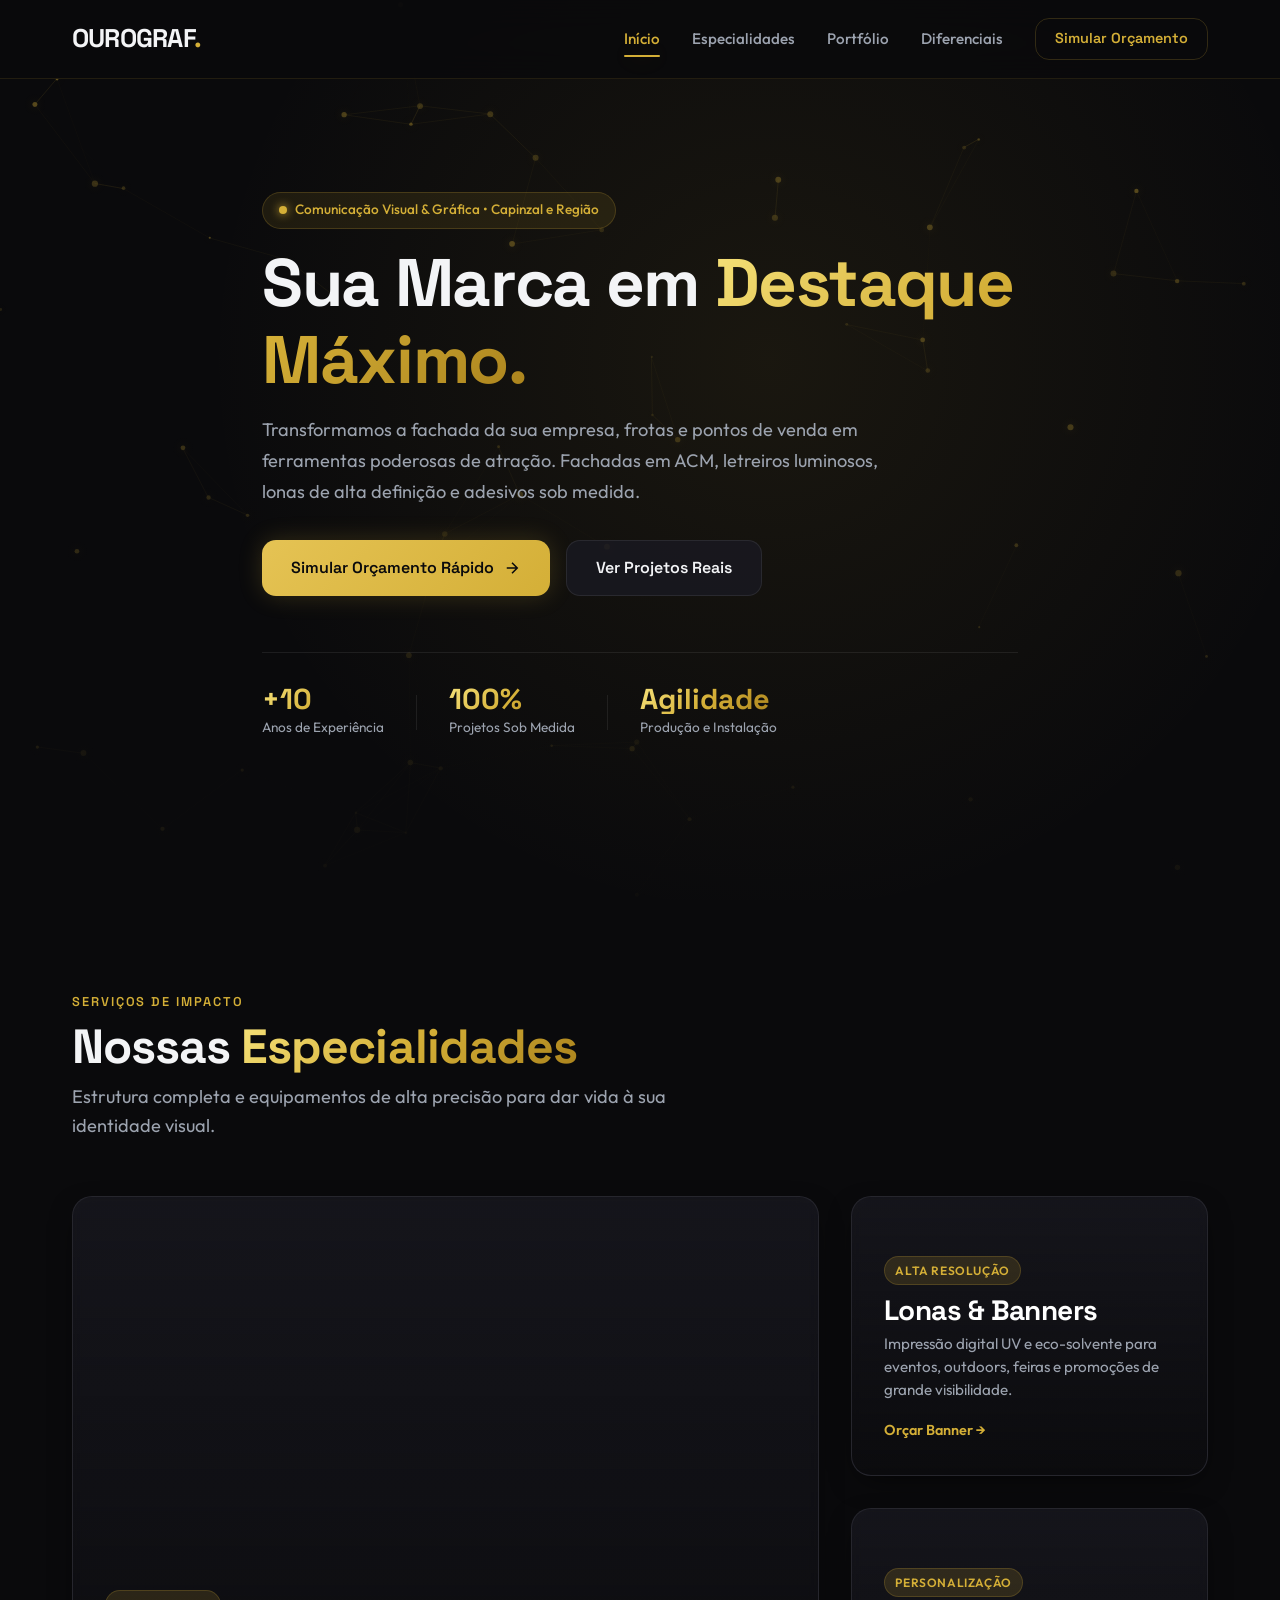
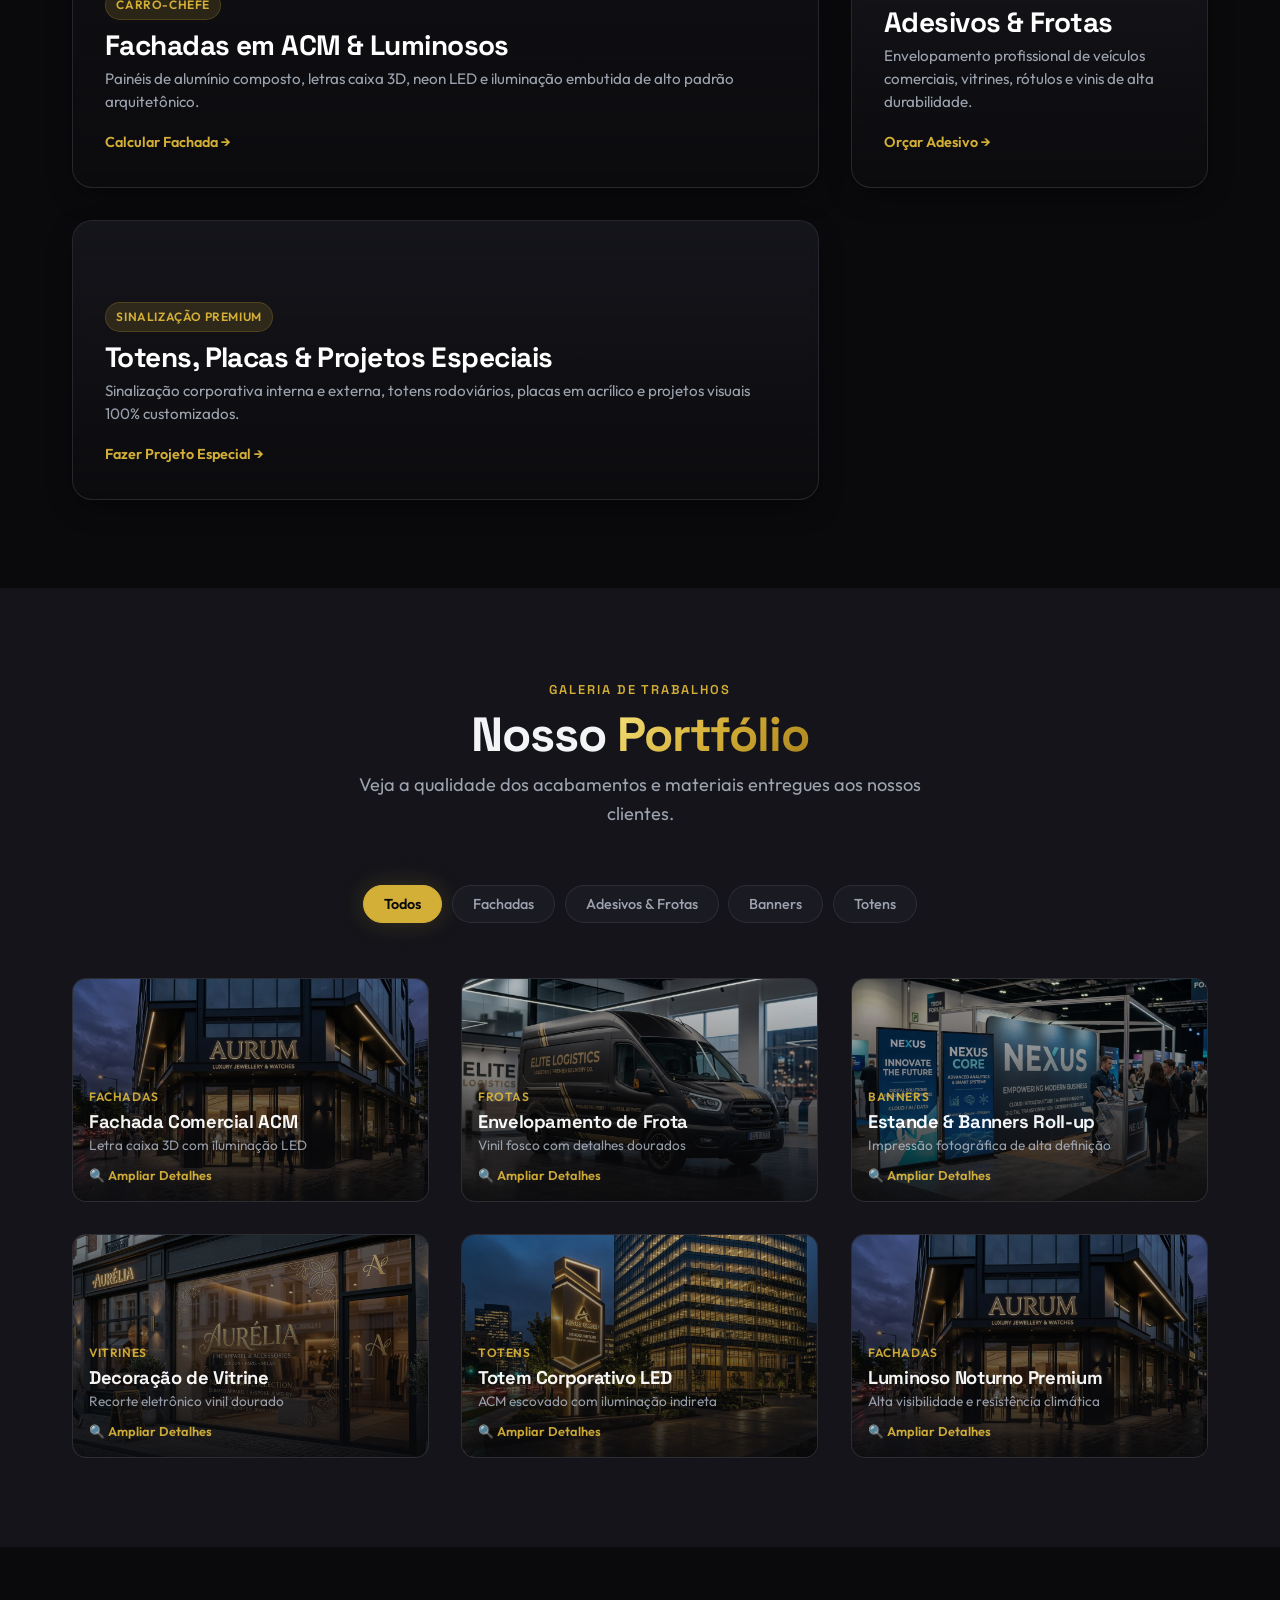
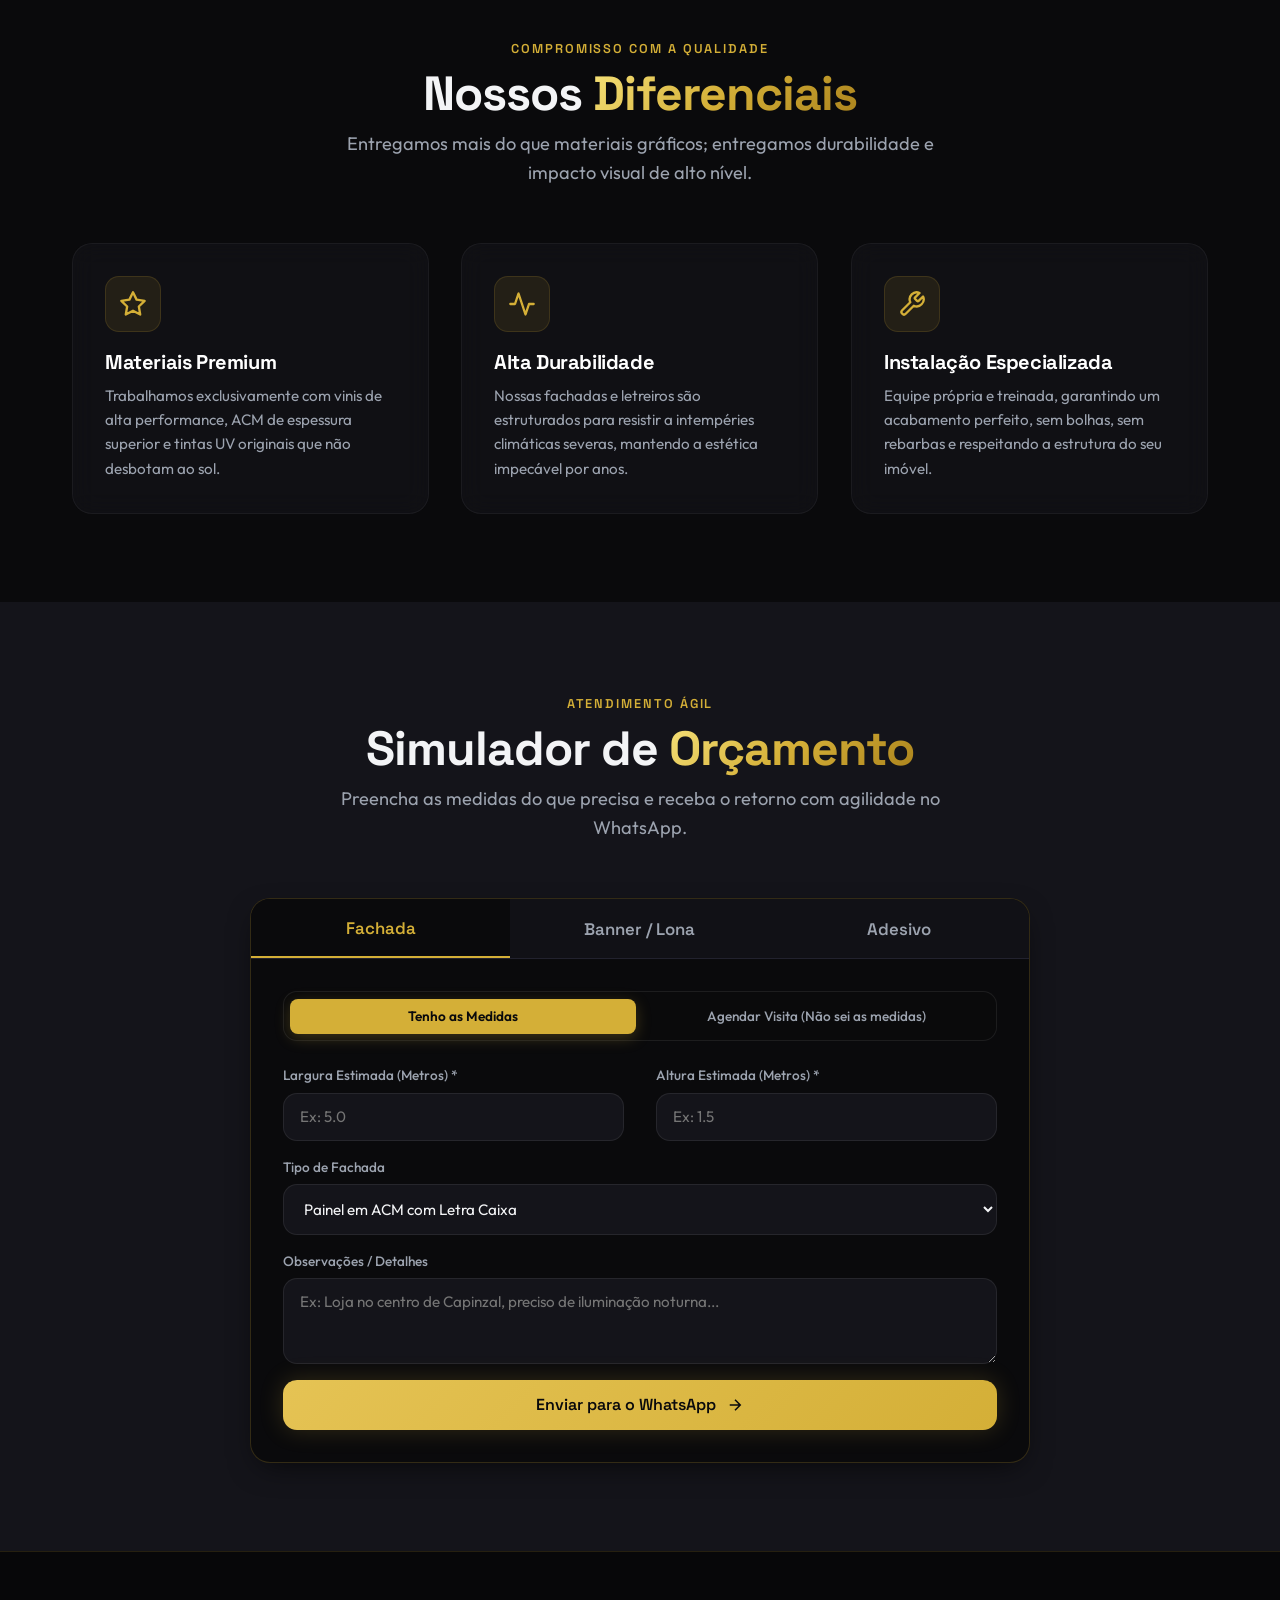
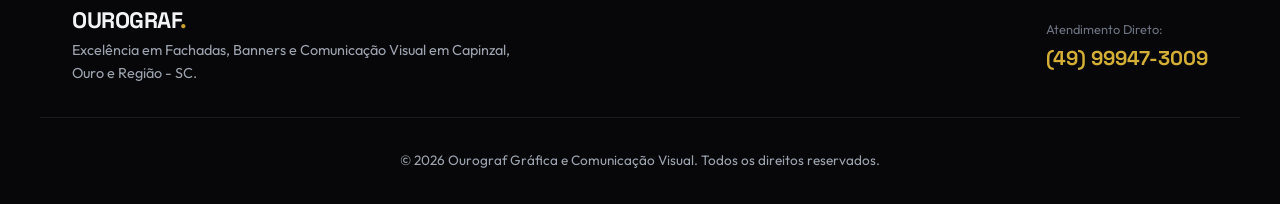
==== index.html @ f4211853 "Initial commit" ====
<!DOCTYPE html>
<html lang="pt-BR">
<head>
    <meta charset="UTF-8">
    <meta name="viewport" content="width=device-width, initial-scale=1.0">
    <meta name="description" content="Ourograf - Gráfica e Comunicação Visual Premium em Capinzal e região. Fachadas em ACM, luminosos, banners, adesivação de frotas e materiais gráficos de alto impacto.">
    <title>Ourograf | Gráfica & Comunicação Visual Premium</title>
    
    <!-- Tipografia: Space Grotesk (Display) e Outfit (Body) -->
    <link rel="preconnect" href="https://fonts.googleapis.com">
    <link rel="preconnect" href="https://fonts.gstatic.com" crossorigin>
    <link href="https://fonts.googleapis.com/css2?family=Outfit:wght@300;400;500;600;700&family=Space+Grotesk:wght@500;600;700&display=swap" rel="stylesheet">
    
    <link rel="stylesheet" href="css/style.css">
</head>
<body>

    <!-- Header / Navbar com ScrollSpy -->
    <header class="navbar" id="navbar">
        <div class="container nav-content">
            <a href="#hero" class="brand-logo">OUROGRAF<span class="gold-dot">.</span></a>
            
            <nav class="nav-links" id="nav-links">
                <a href="#hero" class="nav-link active">Início</a>
                <a href="#especialidades" class="nav-link">Especialidades</a>
                <a href="#portfolio" class="nav-link">Portfólio</a>
                <a href="#diferenciais" class="nav-link">Diferenciais</a>
                <a href="#orcamento" class="btn btn-outline nav-btn">Simular Orçamento</a>
            </nav>

            <button class="mobile-menu-toggle" id="mobile-toggle" aria-label="Abrir menu">
                <span></span>
                <span></span>
                <span></span>
            </button>
        </div>
    </header>

    <!-- Seção 1: Hero com Canvas Interativo de Fora a Fora -->
    <section class="hero" id="hero">
        <!-- Canvas Dinâmico de Partículas & Linhas Douradas -->
        <canvas id="hero-canvas" class="hero-canvas"></canvas>
        <div class="hero-overlay"></div>

        <div class="container hero-content reveal">
            <div class="hero-badge">
                <span class="badge-dot"></span>
                <span>Comunicação Visual & Gráfica • Capinzal e Região</span>
            </div>

            <h1>Sua Marca em <span class="text-gold">Destaque Máximo.</span></h1>
            
            <p class="hero-desc">
                Transformamos a fachada da sua empresa, frotas e pontos de venda em ferramentas poderosas de atração. Fachadas em ACM, letreiros luminosos, lonas de alta definição e adesivos sob medida.
            </p>

            <div class="hero-actions">
                <a href="#orcamento" class="btn btn-primary">
                    <span>Simular Orçamento Rápido</span>
                    <svg width="18" height="18" viewBox="0 0 24 24" fill="none" stroke="currentColor" stroke-width="2"><path d="M5 12h14M12 5l7 7-7 7"/></svg>
                </a>
                <a href="#portfolio" class="btn btn-secondary">Ver Projetos Reais</a>
            </div>

            <div class="hero-stats">
                <div class="stat-item">
                    <span class="stat-num text-gold">+10</span>
                    <span class="stat-label">Anos de Experiência</span>
                </div>
                <div class="stat-divider"></div>
                <div class="stat-item">
                    <span class="stat-num text-gold">100%</span>
                    <span class="stat-label">Projetos Sob Medida</span>
                </div>
                <div class="stat-divider"></div>
                <div class="stat-item">
                    <span class="stat-num text-gold">Agilidade</span>
                    <span class="stat-label">Produção e Instalação</span>
                </div>
            </div>
        </div>
    </section>

    <!-- Seção 2: Especialidades (Bento Box com Imagens Reais) -->
    <section id="especialidades" class="section">
        <div class="container">
            <div class="section-header reveal">
                <span class="section-tag">SERVIÇOS DE IMPACTO</span>
                <h2>Nossas <span class="text-gold">Especialidades</span></h2>
                <p>Estrutura completa e equipamentos de alta precisão para dar vida à sua identidade visual.</p>
            </div>
            
            <div class="bento-grid">
                <!-- Fachadas (Card Grande com Imagem) -->
                <div class="bento-card card-large reveal" style="--card-bg-img: url('img/hero-facade.jpg');">
                    <div class="card-overlay"></div>
                    <div class="card-content">
                        <span class="card-badge">Carro-Chefe</span>
                        <h3>Fachadas em ACM & Luminosos</h3>
                        <p>Painéis de alumínio composto, letras caixa 3D, neon LED e iluminação embutida de alto padrão arquitetônico.</p>
                        <a href="#orcamento" class="card-link" onclick="selectTab('fachada')">Calcular Fachada &rarr;</a>
                    </div>
                </div>
                
                <!-- Banners e Lonas -->
                <div class="bento-card reveal" style="--card-bg-img: url('img/banners.jpg');">
                    <div class="card-overlay"></div>
                    <div class="card-content">
                        <span class="card-badge">Alta Resolução</span>
                        <h3>Lonas & Banners</h3>
                        <p>Impressão digital UV e eco-solvente para eventos, outdoors, feiras e promoções de grande visibilidade.</p>
                        <a href="#orcamento" class="card-link" onclick="selectTab('banner')">Orçar Banner &rarr;</a>
                    </div>
                </div>

                <!-- Adesivos & Envelopamento -->
                <div class="bento-card reveal" style="--card-bg-img: url('img/envelopamento.jpg');">
                    <div class="card-overlay"></div>
                    <div class="card-content">
                        <span class="card-badge">Personalização</span>
                        <h3>Adesivos & Frotas</h3>
                        <p>Envelopamento profissional de veículos comerciais, vitrines, rótulos e vinis de alta durabilidade.</p>
                        <a href="#orcamento" class="card-link" onclick="selectTab('adesivo')">Orçar Adesivo &rarr;</a>
                    </div>
                </div>
                
                <!-- Totens e Sinalização -->
                <div class="bento-card card-wide reveal" style="--card-bg-img: url('img/totem-luminoso.jpg');">
                    <div class="card-overlay"></div>
                    <div class="card-content">
                        <span class="card-badge">Sinalização Premium</span>
                        <h3>Totens, Placas & Projetos Especiais</h3>
                        <p>Sinalização corporativa interna e externa, totens rodoviários, placas em acrílico e projetos visuais 100% customizados.</p>
                        <a href="#orcamento" class="card-link">Fazer Projeto Especial &rarr;</a>
                    </div>
                </div>
            </div>
        </div>
    </section>

    <!-- Seção 3: Portfólio com Filtro e Lightbox Dinâmico -->
    <section id="portfolio" class="section bg-darker">
        <div class="container">
            <div class="section-header text-center reveal">
                <span class="section-tag">GALERIA DE TRABALHOS</span>
                <h2>Nosso <span class="text-gold">Portfólio</span></h2>
                <p>Veja a qualidade dos acabamentos e materiais entregues aos nossos clientes.</p>
            </div>

            <!-- Filtros de Categoria -->
            <div class="portfolio-filters reveal">
                <button class="filter-btn active" data-filter="all">Todos</button>
                <button class="filter-btn" data-filter="fachada">Fachadas</button>
                <button class="filter-btn" data-filter="adesivo">Adesivos & Frotas</button>
                <button class="filter-btn" data-filter="banner">Banners</button>
                <button class="filter-btn" data-filter="totem">Totens</button>
            </div>

            <!-- Grid de Itens do Portfólio -->
            <div class="portfolio-grid">
                <!-- Item 1: Fachada Joalheria -->
                <div class="portfolio-item reveal" data-category="fachada" 
                     data-title="Fachada Comercial em ACM com Letra Caixa LED"
                     data-category-label="Fachadas & Luminosos"
                     data-desc="Estrutura frontal em ACM preto fosco com iluminação perimetral e letras em acrílico 3D retroiluminadas."
                     data-img="img/hero-facade.jpg">
                    <div class="portfolio-thumb">
                        <img src="img/hero-facade.jpg" alt="Fachada Comercial em ACM" loading="lazy">
                        <div class="portfolio-overlay">
                            <span class="portfolio-tag">Fachadas</span>
                            <h4>Fachada Comercial ACM</h4>
                            <p>Letra caixa 3D com iluminação LED</p>
                            <span class="portfolio-action">🔍 Ampliar Detalhes</span>
                        </div>
                    </div>
                </div>

                <!-- Item 2: Envelopamento Veicular -->
                <div class="portfolio-item reveal" data-category="adesivo"
                     data-title="Envelopamento Profissional de Frota Comercial"
                     data-category-label="Adesivos & Envelopamento"
                     data-desc="Adesivação total com vinil premium preto fosco e grafismos dourados em alta durabilidade para veículos de entrega."
                     data-img="img/envelopamento.jpg">
                    <div class="portfolio-thumb">
                        <img src="img/envelopamento.jpg" alt="Envelopamento de Frota Comercial" loading="lazy">
                        <div class="portfolio-overlay">
                            <span class="portfolio-tag">Frotas</span>
                            <h4>Envelopamento de Frota</h4>
                            <p>Vinil fosco com detalhes dourados</p>
                            <span class="portfolio-action">🔍 Ampliar Detalhes</span>
                        </div>
                    </div>
                </div>

                <!-- Item 3: Banners de Evento -->
                <div class="portfolio-item reveal" data-category="banner"
                     data-title="Banners Roll-Up & Painel para Estande Corporativo"
                     data-category-label="Lonas & Banners"
                     data-desc="Impressão digital em lona fosca anti-reflexo com acabamento estruturado para feiras e congressos empresariais."
                     data-img="img/banners.jpg">
                    <div class="portfolio-thumb">
                        <img src="img/banners.jpg" alt="Banners Roll-Up para Estande" loading="lazy">
                        <div class="portfolio-overlay">
                            <span class="portfolio-tag">Banners</span>
                            <h4>Estande & Banners Roll-up</h4>
                            <p>Impressão fotográfica de alta definição</p>
                            <span class="portfolio-action">🔍 Ampliar Detalhes</span>
                        </div>
                    </div>
                </div>

                <!-- Item 4: Adesivação de Vitrine -->
                <div class="portfolio-item reveal" data-category="adesivo"
                     data-title="Adesivação e Decoração de Vitrine Boutique"
                     data-category-label="Adesivos & Vitrines"
                     data-desc="Recorte eletrônico de vinil dourado metálico e jateado para vitrine de loja com máxima precisão e elegância."
                     data-img="img/adesivos-vitrine.jpg">
                    <div class="portfolio-thumb">
                        <img src="img/adesivos-vitrine.jpg" alt="Adesivação de Vitrine" loading="lazy">
                        <div class="portfolio-overlay">
                            <span class="portfolio-tag">Vitrines</span>
                            <h4>Decoração de Vitrine</h4>
                            <p>Recorte eletrônico vinil dourado</p>
                            <span class="portfolio-action">🔍 Ampliar Detalhes</span>
                        </div>
                    </div>
                </div>

                <!-- Item 5: Totem Corporativo -->
                <div class="portfolio-item reveal" data-category="totem"
                     data-title="Totem Monumental Iluminado para Sede Corporativa"
                     data-category-label="Totens & Sinalização"
                     data-desc="Totem vertical de 4 metros em ACM gold escovado com iluminação indireta e logo vazado com backlighting."
                     data-img="img/totem-luminoso.jpg">
                    <div class="portfolio-thumb">
                        <img src="img/totem-luminoso.jpg" alt="Totem Iluminado Corporativo" loading="lazy">
                        <div class="portfolio-overlay">
                            <span class="portfolio-tag">Totens</span>
                            <h4>Totem Corporativo LED</h4>
                            <p>ACM escovado com iluminação indireta</p>
                            <span class="portfolio-action">🔍 Ampliar Detalhes</span>
                        </div>
                    </div>
                </div>

                <!-- Item 6: Fachada Noturna Iluminada -->
                <div class="portfolio-item reveal" data-category="fachada"
                     data-title="Fachada Arquitetônica Noturna com Painel Luminoso"
                     data-category-label="Fachadas & Luminosos"
                     data-desc="Solução integrada de comunicação noturna com lâmpadas LED de alta eficiência e letras em relevo."
                     data-img="img/hero-facade.jpg">
                    <div class="portfolio-thumb">
                        <img src="img/hero-facade.jpg" alt="Fachada Noturna Iluminada" loading="lazy">
                        <div class="portfolio-overlay">
                            <span class="portfolio-tag">Fachadas</span>
                            <h4>Luminoso Noturno Premium</h4>
                            <p>Alta visibilidade e resistência climática</p>
                            <span class="portfolio-action">🔍 Ampliar Detalhes</span>
                        </div>
                    </div>
                </div>
            </div>
        </div>
    </section>

    <!-- Seção 4: Diferenciais Ourograf -->
    <section id="diferenciais" class="section">
        <div class="container">
            <div class="section-header text-center reveal">
                <span class="section-tag">COMPROMISSO COM A QUALIDADE</span>
                <h2>Nossos <span class="text-gold">Diferenciais</span></h2>
                <p>Entregamos mais do que materiais gráficos; entregamos durabilidade e impacto visual de alto nível.</p>
            </div>

            <div class="features-grid">
                <div class="feature-card reveal glass-panel">
                    <div class="feature-icon text-gold">
                        <svg width="28" height="28" viewBox="0 0 24 24" fill="none" stroke="currentColor" stroke-width="2" stroke-linecap="round" stroke-linejoin="round"><polygon points="12 2 15.09 8.26 22 9.27 17 14.14 18.18 21.02 12 17.77 5.82 21.02 7 14.14 2 9.27 8.91 8.26 12 2"></polygon></svg>
                    </div>
                    <h3>Materiais Premium</h3>
                    <p>Trabalhamos exclusivamente com vinis de alta performance, ACM de espessura superior e tintas UV originais que não desbotam ao sol.</p>
                </div>

                <div class="feature-card reveal glass-panel">
                    <div class="feature-icon text-gold">
                        <svg width="28" height="28" viewBox="0 0 24 24" fill="none" stroke="currentColor" stroke-width="2" stroke-linecap="round" stroke-linejoin="round"><polyline points="22 12 18 12 15 21 9 3 6 12 2 12"></polyline></svg>
                    </div>
                    <h3>Alta Durabilidade</h3>
                    <p>Nossas fachadas e letreiros são estruturados para resistir a intempéries climáticas severas, mantendo a estética impecável por anos.</p>
                </div>

                <div class="feature-card reveal glass-panel">
                    <div class="feature-icon text-gold">
                        <svg width="28" height="28" viewBox="0 0 24 24" fill="none" stroke="currentColor" stroke-width="2" stroke-linecap="round" stroke-linejoin="round"><path d="M14.7 6.3a1 1 0 0 0 0 1.4l1.6 1.6a1 1 0 0 0 1.4 0l3.77-3.77a6 6 0 0 1-7.94 7.94l-6.91 6.91a2.12 2.12 0 0 1-3-3l6.91-6.91a6 6 0 0 1 7.94-7.94l-3.76 3.76z"></path></svg>
                    </div>
                    <h3>Instalação Especializada</h3>
                    <p>Equipe própria e treinada, garantindo um acabamento perfeito, sem bolhas, sem rebarbas e respeitando a estrutura do seu imóvel.</p>
                </div>
            </div>
        </div>
    </section>

    <!-- Seção 5: Simulador de Orçamento (Aba Interativa) -->
    <section id="orcamento" class="section bg-darker">
        <div class="container">
            <div class="section-header text-center reveal">
                <span class="section-tag">ATENDIMENTO ÁGIL</span>
                <h2>Simulador de <span class="text-gold">Orçamento</span></h2>
                <p>Preencha as medidas do que precisa e receba o retorno com agilidade no WhatsApp.</p>
            </div>

            <div class="quote-builder reveal">
                <!-- Abas -->
                <div class="tabs">
                    <button class="tab-btn active" data-target="fachada">Fachada</button>
                    <button class="tab-btn" data-target="banner">Banner / Lona</button>
                    <button class="tab-btn" data-target="adesivo">Adesivo</button>
                </div>

                <!-- Formulários Dinâmicos -->
                <div class="tab-content active" id="fachada">
                    <form class="quote-form" data-type="Fachada">
                        <div class="quote-mode-selector">
                            <label class="mode-radio">
                                <input type="radio" name="fachada_modo" value="medidas" checked>
                                <span>Tenho as Medidas</span>
                            </label>
                            <label class="mode-radio">
                                <input type="radio" name="fachada_modo" value="visita">
                                <span>Agendar Visita (Não sei as medidas)</span>
                            </label>
                        </div>
                        <div class="form-section mode-medidas active">
                            <div class="form-row">
                                <div class="input-group">
                                    <label>Largura Estimada (Metros) *</label>
                                    <input type="number" step="0.1" name="largura" placeholder="Ex: 5.0" required>
                                </div>
                                <div class="input-group">
                                    <label>Altura Estimada (Metros) *</label>
                                    <input type="number" step="0.1" name="altura" placeholder="Ex: 1.5" required>
                                </div>
                            </div>
                        </div>
                        <div class="form-section mode-visita" style="display: none;">
                            <div class="input-group">
                                <label>Endereço / Local para Visita Técnica *</label>
                                <input type="text" name="endereco" placeholder="Ex: Rua Principal, 123 - Centro">
                            </div>
                        </div>
                        <div class="input-group">
                            <label>Tipo de Fachada</label>
                            <select name="tipo">
                                <option value="Painel em ACM com Letra Caixa">Painel em ACM com Letra Caixa</option>
                                <option value="Painel em ACM Simples">Painel em ACM Simples</option>
                                <option value="Lona com Estrutura Metálica">Lona com Estrutura Metálica</option>
                                <option value="Letreiro Iluminado LED">Letreiro Iluminado LED</option>
                                <option value="Não sei / Preciso de consultoria">Não sei / Preciso de consultoria</option>
                            </select>
                        </div>
                        <div class="input-group">
                            <label>Observações / Detalhes</label>
                            <textarea name="obs" rows="3" placeholder="Ex: Loja no centro de Capinzal, preciso de iluminação noturna..."></textarea>
                        </div>
                        <button type="button" class="btn btn-primary btn-full generate-wa">
                            <span>Enviar para o WhatsApp</span>
                            <svg width="18" height="18" viewBox="0 0 24 24" fill="none" stroke="currentColor" stroke-width="2"><path d="M5 12h14M12 5l7 7-7 7"/></svg>
                        </button>
                    </form>
                </div>

                <div class="tab-content" id="banner">
                    <form class="quote-form" data-type="Banner/Lona">
                        <div class="quote-mode-selector">
                            <label class="mode-radio">
                                <input type="radio" name="banner_modo" value="medidas" checked>
                                <span>Medidas Exatas</span>
                            </label>
                            <label class="mode-radio">
                                <input type="radio" name="banner_modo" value="padrao">
                                <span>Ver Tamanhos Padrão</span>
                            </label>
                        </div>
                        <div class="form-section mode-medidas active">
                            <div class="form-row">
                                <div class="input-group">
                                    <label>Largura (cm) *</label>
                                    <input type="number" name="largura" placeholder="Ex: 120" required>
                                </div>
                                <div class="input-group">
                                    <label>Altura (cm) *</label>
                                    <input type="number" name="altura" placeholder="Ex: 90" required>
                                </div>
                            </div>
                        </div>
                        <div class="form-section mode-padrao" style="display: none;">
                            <div class="input-group">
                                <label>Tamanho Estimado</label>
                                <select name="tamanho_padrao">
                                    <option value="Pequeno (aprox. 90x60cm)">Banner Pequeno (aprox. 90x60cm) - Sob Consulta</option>
                                    <option value="Médio (aprox. 120x90cm)">Banner Médio (aprox. 120x90cm) - Sob Consulta</option>
                                    <option value="Grande (aprox. 200x120cm)">Banner Grande (aprox. 200x120cm) - Sob Consulta</option>
                                </select>
                            </div>
                        </div>
                        <div class="input-group">
                            <label>Tipo de Acabamento</label>
                            <select name="acabamento">
                                <option value="Bainha e Ilhós metálicos">Bainha e Ilhós metálicos</option>
                                <option value="Bastão de madeira com cordinha">Bastão de madeira com cordinha</option>
                                <option value="Banner Roll-up com suporte">Banner Roll-up com suporte</option>
                                <option value="Apenas refilado (sem acabamento)">Apenas refilado (sem acabamento)</option>
                            </select>
                        </div>
                        <div class="input-group">
                            <label>Quantidade e Detalhes</label>
                            <textarea name="obs" rows="2" placeholder="Ex: 2 unidades para evento..."></textarea>
                        </div>
                        <button type="button" class="btn btn-primary btn-full generate-wa">
                            <span>Enviar para o WhatsApp</span>
                            <svg width="18" height="18" viewBox="0 0 24 24" fill="none" stroke="currentColor" stroke-width="2"><path d="M5 12h14M12 5l7 7-7 7"/></svg>
                        </button>
                    </form>
                </div>

                <div class="tab-content" id="adesivo">
                    <form class="quote-form" data-type="Adesivo">
                        <div class="quote-mode-selector">
                            <label class="mode-radio">
                                <input type="radio" name="adesivo_modo" value="medidas" checked>
                                <span>Medidas Exatas</span>
                            </label>
                            <label class="mode-radio">
                                <input type="radio" name="adesivo_modo" value="padrao">
                                <span>Estimativa por m²</span>
                            </label>
                        </div>
                        <div class="form-section mode-medidas active">
                            <div class="form-row">
                                <div class="input-group">
                                    <label>Largura (cm) *</label>
                                    <input type="number" name="largura" placeholder="Ex: 50" required>
                                </div>
                                <div class="input-group">
                                    <label>Altura (cm) *</label>
                                    <input type="number" name="altura" placeholder="Ex: 50" required>
                                </div>
                            </div>
                        </div>
                        <div class="form-section mode-padrao" style="display: none;">
                            <div class="input-group">
                                <label>Quantidade Estimada</label>
                                <select name="metro_quadrado">
                                    <option value="Menos de 1m²">Pequeno Formato (Menos de 1m²) - Sob Consulta</option>
                                    <option value="Até 5m²">Médio Formato (1 a 5m²) - Sob Consulta</option>
                                    <option value="Mais de 5m²">Grande Formato (Mais de 5m²) - Sob Consulta</option>
                                </select>
                            </div>
                        </div>
                        <div class="input-group">
                            <label>Finalidade da Aplicação</label>
                            <select name="aplicacao">
                                <option value="Vitrine de Loja / Vidro">Vitrine de Loja / Vidro</option>
                                <option value="Envelopamento de Veículo / Carro">Envelopamento de Veículo / Carro</option>
                                <option value="Rótulos / Etiquetas Personalizadas">Rótulos / Etiquetas Personalizadas</option>
                                <option value="Parede / Sinalização Interna">Parede / Sinalização Interna</option>
                                <option value="Outro">Outro</option>
                            </select>
                        </div>
                        <div class="input-group">
                            <label>Observações / Detalhes</label>
                            <textarea name="obs" rows="2" placeholder="Ex: Recorte eletrônico no formato do logo..."></textarea>
                        </div>
                        <button type="button" class="btn btn-primary btn-full generate-wa">
                            <span>Enviar para o WhatsApp</span>
                            <svg width="18" height="18" viewBox="0 0 24 24" fill="none" stroke="currentColor" stroke-width="2"><path d="M5 12h14M12 5l7 7-7 7"/></svg>
                        </button>
                    </form>
                </div>
            </div>
        </div>
    </section>

    <!-- Modal Dinâmico Lightbox do Portfólio -->
    <div class="lightbox-modal" id="lightbox-modal" aria-hidden="true">
        <div class="lightbox-backdrop" id="lightbox-backdrop"></div>
        <div class="lightbox-dialog">
            <button class="lightbox-close" id="lightbox-close" aria-label="Fechar janela">&times;</button>
            <div class="lightbox-media">
                <img src="" alt="" id="lightbox-img">
            </div>
            <div class="lightbox-info">
                <span class="lightbox-badge" id="lightbox-category">Fachadas</span>
                <h3 id="lightbox-title">Título do Projeto</h3>
                <p id="lightbox-desc">Descrição detalhada do projeto.</p>
                <div class="lightbox-actions">
                    <button type="button" class="btn btn-primary" id="lightbox-wa-btn">
                        <span>Pedir Projeto Similar no WhatsApp</span>
                        <svg width="18" height="18" viewBox="0 0 24 24" fill="none" stroke="currentColor" stroke-width="2"><path d="M5 12h14M12 5l7 7-7 7"/></svg>
                    </button>
                </div>
            </div>
        </div>
    </div>

    <!-- Rodapé -->
    <footer class="footer">
        <div class="container footer-content">
            <div class="footer-brand">
                <h3>OUROGRAF<span class="text-gold">.</span></h3>
                <p>Excelência em Fachadas, Banners e Comunicação Visual em Capinzal, Ouro e Região - SC.</p>
            </div>
            <div class="footer-contact">
                <p class="footer-label">Atendimento Direto:</p>
                <a href="https://wa.me/5549999473009" target="_blank" class="whatsapp-link">
                    <span>(49) 99947-3009</span>
                </a>
            </div>
        </div>
        <div class="container footer-bottom">
            <p>&copy; 2026 Ourograf Gráfica e Comunicação Visual. Todos os direitos reservados.</p>
        </div>
    </footer>

    <!-- Sticky CTA Mobile -->
    <div class="sticky-cta">
        <a href="#orcamento" class="btn btn-primary btn-full">
            <span>Fazer Orçamento no WhatsApp</span>
        </a>
    </div>

    <script src="js/main.js"></script>
</body>
</html>
---- css/style.css ----
/* =========================================
   DESIGN SYSTEM - OUROGRAF (DARK PREMIUM)
   ========================================= */

:root {
    /* Cores Principais */
    --color-bg: #0A0A0C;
    --color-surface: #14141A;
    --color-surface-card: #1A1A22;
    --color-surface-hover: #22222E;
    
    /* Dourado Ourograf (Harmonia Metálica) */
    --color-primary: #D4AF37;
    --color-primary-hover: #E8C14B;
    --color-primary-dark: #A8861E;
    --color-primary-glow: rgba(212, 175, 55, 0.25);
    
    /* Tipografia e Textos */
    --color-text-main: #F3F4F6;
    --color-text-muted: #9CA3AF;
    --color-text-dim: #6B7280;
    --color-border: rgba(212, 175, 55, 0.2);
    --color-border-subtle: rgba(255, 255, 255, 0.08);

    /* Fontes */
    --font-display: 'Space Grotesk', -apple-system, sans-serif;
    --font-body: 'Outfit', -apple-system, sans-serif;

    /* Escala Tipográfica Fluida */
    --text-h1: clamp(2.5rem, 5.5vw + 0.5rem, 4.2rem);
    --text-h2: clamp(2rem, 3.5vw + 0.5rem, 3rem);
    --text-h3: clamp(1.25rem, 1.8vw + 0.5rem, 1.75rem);
    --text-p: clamp(1rem, 0.8vw + 0.5rem, 1.15rem);

    /* Espaçamentos & Raio */
    --space-xs: 0.5rem;
    --space-sm: 1rem;
    --space-md: 2rem;
    --space-lg: 3.5rem;
    --space-xl: 5.5rem;
    --radius-sm: 8px;
    --radius-md: 14px;
    --radius-lg: 20px;
    --radius-full: 9999px;

    /* Sombras & Brilhos */
    --shadow-card: 0 10px 30px -10px rgba(0, 0, 0, 0.7);
    --shadow-glow: 0 0 25px rgba(212, 175, 55, 0.2);
    --shadow-glow-strong: 0 0 40px rgba(212, 175, 55, 0.45);
    
    /* Camadas Z-Index */
    --z-canvas: 1;
    --z-content: 2;
    --z-sticky: 90;
    --z-nav: 100;
    --z-modal: 1000;
}

/* =========================================
   RESET E BASE
   ========================================= */

* {
    margin: 0;
    padding: 0;
    box-sizing: border-box;
}

html {
    scroll-behavior: smooth;
    scroll-padding-top: 80px;
}

body {
    background-color: var(--color-bg);
    color: var(--color-text-main);
    font-family: var(--font-body);
    line-height: 1.6;
    overflow-x: hidden;
    -webkit-font-smoothing: antialiased;
}

h1, h2, h3, h4 {
    font-family: var(--font-display);
    line-height: 1.15;
    letter-spacing: -0.02em;
    font-weight: 700;
}

p {
    color: var(--color-text-muted);
}

a {
    color: inherit;
    text-decoration: none;
    transition: all 0.25s ease;
}

img {
    max-width: 100%;
    height: auto;
    display: block;
}

.container {
    max-width: 1200px;
    margin: 0 auto;
    padding: 0 var(--space-md);
}

.text-gold {
    color: var(--color-primary);
    background: linear-gradient(135deg, #F6E27A 0%, #D4AF37 50%, #AA821C 100%);
    -webkit-background-clip: text;
    -webkit-text-fill-color: transparent;
}

.text-center {
    text-align: center;
}

/* =========================================
   ANIMAÇÕES REVEAL NO SCROLL
   ========================================= */

.reveal {
    opacity: 0;
    transform: translateY(32px);
    transition: opacity 0.8s cubic-bezier(0.16, 1, 0.3, 1), transform 0.8s cubic-bezier(0.16, 1, 0.3, 1);
    will-change: opacity, transform;
}

.reveal.revealed {
    opacity: 1;
    transform: translateY(0);
}

/* =========================================
   BOTÕES E CTAs
   ========================================= */

.btn {
    display: inline-flex;
    align-items: center;
    justify-content: center;
    gap: 0.6rem;
    padding: 0.9rem 1.8rem;
    border-radius: var(--radius-md);
    font-family: var(--font-display);
    font-weight: 600;
    font-size: 1rem;
    cursor: pointer;
    transition: all 0.3s cubic-bezier(0.16, 1, 0.3, 1);
    border: none;
    position: relative;
    overflow: hidden;
}

.btn-primary {
    background: linear-gradient(135deg, #E5C354 0%, #D4AF37 100%);
    color: #0A0A0C;
    box-shadow: var(--shadow-glow);
}

.btn-primary:hover {
    background: linear-gradient(135deg, #F3D264 0%, #E0BC42 100%);
    box-shadow: var(--shadow-glow-strong);
    transform: translateY(-2px);
}

.btn-secondary {
    background-color: rgba(26, 26, 34, 0.8);
    color: var(--color-text-main);
    border: 1px solid var(--color-border-subtle);
    backdrop-filter: blur(8px);
}

.btn-secondary:hover {
    background-color: var(--color-surface-hover);
    border-color: var(--color-primary);
    transform: translateY(-2px);
}

.btn-outline {
    background-color: transparent;
    color: var(--color-primary);
    border: 1px solid var(--color-border);
}

.btn-outline:hover {
    background-color: var(--color-primary);
    color: #0A0A0C;
    border-color: var(--color-primary);
    box-shadow: var(--shadow-glow);
}

.btn-full {
    width: 100%;
}

/* =========================================
   NAVBAR (HEADER)
   ========================================= */

.navbar {
    position: fixed;
    top: 0;
    left: 0;
    width: 100%;
    z-index: var(--z-nav);
    background: rgba(10, 10, 12, 0.85);
    backdrop-filter: blur(16px);
    border-bottom: 1px solid rgba(212, 175, 55, 0.12);
    padding: 1.1rem 0;
    transition: all 0.3s ease;
}

.navbar.scrolled {
    padding: 0.8rem 0;
    background: rgba(10, 10, 12, 0.95);
    border-bottom-color: rgba(212, 175, 55, 0.25);
    box-shadow: 0 4px 20px rgba(0, 0, 0, 0.4);
}

.nav-content {
    display: flex;
    justify-content: space-between;
    align-items: center;
}

.brand-logo {
    font-family: var(--font-display);
    font-size: 1.6rem;
    font-weight: 700;
    letter-spacing: -0.03em;
    color: var(--color-text-main);
}

.gold-dot {
    color: var(--color-primary);
}

.nav-links {
    display: flex;
    gap: var(--space-md);
    align-items: center;
}

.nav-link {
    font-size: 0.95rem;
    font-weight: 500;
    color: var(--color-text-muted);
    position: relative;
    padding: 0.4rem 0;
}

.nav-link:hover,
.nav-link.active {
    color: var(--color-primary);
}

.nav-link.active::after {
    content: '';
    position: absolute;
    bottom: 0;
    left: 0;
    width: 100%;
    height: 2px;
    background-color: var(--color-primary);
    border-radius: 2px;
    box-shadow: var(--shadow-glow);
}

.nav-btn {
    padding: 0.55rem 1.2rem;
    font-size: 0.9rem;
}

.mobile-menu-toggle {
    display: none;
    background: none;
    border: none;
    cursor: pointer;
    flex-direction: column;
    gap: 5px;
    padding: 0.5rem;
}

.mobile-menu-toggle span {
    display: block;
    width: 24px;
    height: 2px;
    background-color: var(--color-text-main);
    transition: all 0.3s ease;
}

/* =========================================
   HERO COM CANVAS INTERATIVO
   ========================================= */

.hero {
    position: relative;
    min-height: 100vh;
    display: flex;
    align-items: center;
    padding-top: calc(var(--space-xl) + 2rem);
    padding-bottom: var(--space-xl);
    overflow: hidden;
}

.hero-canvas {
    position: absolute;
    top: 0;
    left: 0;
    width: 100%;
    height: 100%;
    z-index: var(--z-canvas);
    pointer-events: auto;
}

.hero-overlay {
    position: absolute;
    top: 0;
    left: 0;
    width: 100%;
    height: 100%;
    background: radial-gradient(circle at 60% 40%, rgba(212, 175, 55, 0.08) 0%, transparent 60%),
                linear-gradient(180deg, rgba(10, 10, 12, 0.4) 0%, rgba(10, 10, 12, 0.95) 100%);
    z-index: 1;
    pointer-events: none;
}

.hero-content {
    position: relative;
    z-index: var(--z-content);
    max-width: 820px;
}

.hero-badge {
    display: inline-flex;
    align-items: center;
    gap: 0.5rem;
    background: rgba(212, 175, 55, 0.1);
    border: 1px solid var(--color-border);
    padding: 0.4rem 1rem;
    border-radius: var(--radius-full);
    font-size: 0.85rem;
    font-weight: 500;
    color: var(--color-primary);
    margin-bottom: var(--space-sm);
    backdrop-filter: blur(8px);
}

.badge-dot {
    width: 8px;
    height: 8px;
    background-color: var(--color-primary);
    border-radius: 50%;
    box-shadow: 0 0 10px var(--color-primary);
    animation: pulseGlow 2s infinite ease-in-out;
}

@keyframes pulseGlow {
    0%, 100% { opacity: 0.6; transform: scale(1); }
    50% { opacity: 1; transform: scale(1.2); }
}

.hero h1 {
    font-size: var(--text-h1);
    margin-bottom: var(--space-sm);
}

.hero-desc {
    font-size: var(--text-p);
    color: var(--color-text-muted);
    margin-bottom: var(--space-md);
    max-width: 650px;
    line-height: 1.7;
}

.hero-actions {
    display: flex;
    gap: var(--space-sm);
    flex-wrap: wrap;
    margin-bottom: var(--space-lg);
}

.hero-stats {
    display: flex;
    align-items: center;
    gap: var(--space-md);
    padding-top: var(--space-md);
    border-top: 1px solid var(--color-border-subtle);
}

.stat-item {
    display: flex;
    flex-direction: column;
}

.stat-num {
    font-family: var(--font-display);
    font-size: 1.8rem;
    font-weight: 700;
    line-height: 1;
    margin-bottom: 0.2rem;
}

.stat-label {
    font-size: 0.85rem;
    color: var(--color-text-muted);
}

.stat-divider {
    width: 1px;
    height: 35px;
    background-color: var(--color-border-subtle);
}

/* =========================================
   SEÇÕES GERAIS
   ========================================= */

.section {
    padding: var(--space-xl) 0;
    position: relative;
}

.bg-darker {
    background-color: var(--color-surface);
}

.section-header {
    margin-bottom: var(--space-lg);
}

.section-tag {
    display: inline-block;
    font-size: 0.8rem;
    font-family: var(--font-display);
    letter-spacing: 0.15em;
    color: var(--color-primary);
    font-weight: 600;
    margin-bottom: 0.4rem;
}

.section-header h2 {
    font-size: var(--text-h2);
    margin-bottom: var(--space-xs);
}

.section-header p {
    font-size: var(--text-p);
    color: var(--color-text-muted);
    max-width: 600px;
}

.section-header.text-center p {
    margin: 0 auto;
}

/* =========================================
   BENTO BOX GRID (ESPECIALIDADES)
   ========================================= */

.bento-grid {
    display: grid;
    grid-template-columns: repeat(12, 1fr);
    grid-auto-rows: minmax(280px, auto);
    gap: var(--space-md);
}

.bento-card {
    background-color: var(--color-surface-card);
    background-image: var(--card-bg-img);
    background-size: cover;
    background-position: center;
    border: 1px solid rgba(255, 255, 255, 0.05);
    border-radius: var(--radius-lg);
    padding: var(--space-md);
    transition: all 0.5s cubic-bezier(0.16, 1, 0.3, 1);
    grid-column: span 4;
    display: flex;
    flex-direction: column;
    justify-content: flex-end;
    position: relative;
    overflow: hidden;
    box-shadow: var(--shadow-card);
}

.bento-card .card-overlay {
    position: absolute;
    inset: 0;
    background: linear-gradient(180deg, rgba(10, 10, 12, 0.3) 0%, rgba(10, 10, 12, 0.9) 100%);
    backdrop-filter: blur(4px);
    -webkit-backdrop-filter: blur(4px);
    transition: all 0.5s cubic-bezier(0.16, 1, 0.3, 1);
}

.bento-card:hover {
    transform: translateY(-6px) scale(1.01);
    border-color: rgba(212, 175, 55, 0.15);
    box-shadow: var(--shadow-glow);
}

.bento-card:hover .card-overlay {
    background: linear-gradient(180deg, rgba(10, 10, 12, 0.1) 0%, rgba(10, 10, 12, 0.85) 100%);
    backdrop-filter: blur(2px);
    -webkit-backdrop-filter: blur(2px);
}

.card-large {
    grid-column: span 8;
    grid-row: span 2;
    min-height: 480px;
}

.card-wide {
    grid-column: span 8;
}

.card-content {
    position: relative;
    z-index: 2;
}

.card-badge {
    display: inline-block;
    font-size: 0.75rem;
    font-weight: 600;
    text-transform: uppercase;
    letter-spacing: 0.05em;
    color: var(--color-primary);
    background: rgba(212, 175, 55, 0.15);
    border: 1px solid var(--color-border);
    padding: 0.25rem 0.65rem;
    border-radius: var(--radius-full);
    margin-bottom: 0.6rem;
}

.card-content h3 {
    font-size: var(--text-h3);
    margin-bottom: 0.4rem;
    color: #FFFFFF;
}

.card-content p {
    font-size: 0.95rem;
    color: var(--color-text-muted);
    margin-bottom: 1rem;
    line-height: 1.5;
}

.card-link {
    display: inline-flex;
    align-items: center;
    font-size: 0.9rem;
    font-weight: 600;
    color: var(--color-primary);
    transition: gap 0.2s ease;
}

.card-link:hover {
    color: var(--color-primary-hover);
    text-decoration: underline;
}

/* =========================================
   PORTFÓLIO & FILTROS
   ========================================= */

.portfolio-filters {
    display: flex;
    justify-content: center;
    gap: 0.6rem;
    margin-bottom: var(--space-lg);
    flex-wrap: wrap;
}

.filter-btn {
    background: var(--color-surface-card);
    border: 1px solid var(--color-border-subtle);
    color: var(--color-text-muted);
    padding: 0.55rem 1.25rem;
    border-radius: var(--radius-full);
    font-family: var(--font-body);
    font-size: 0.9rem;
    font-weight: 500;
    cursor: pointer;
    transition: all 0.3s ease;
}

.filter-btn:hover {
    color: var(--color-text-main);
    border-color: var(--color-border);
}

.filter-btn.active {
    background: var(--color-primary);
    color: #0A0A0C;
    border-color: var(--color-primary);
    font-weight: 600;
    box-shadow: var(--shadow-glow);
}

.portfolio-grid {
    display: grid;
    grid-template-columns: repeat(3, 1fr);
    gap: var(--space-md);
}

.portfolio-item {
    border-radius: var(--radius-md);
    overflow: hidden;
    background-color: var(--color-surface-card);
    border: 1px solid var(--color-border-subtle);
    cursor: pointer;
    transition: all 0.4s cubic-bezier(0.16, 1, 0.3, 1);
}

.portfolio-item:hover {
    transform: translateY(-6px);
    border-color: var(--color-border);
    box-shadow: var(--shadow-glow);
}

.portfolio-thumb {
    position: relative;
    aspect-ratio: 16 / 10;
    overflow: hidden;
}

.portfolio-thumb img {
    width: 100%;
    height: 100%;
    object-fit: cover;
    transition: transform 0.5s cubic-bezier(0.16, 1, 0.3, 1);
}

.portfolio-item:hover .portfolio-thumb img {
    transform: scale(1.06);
}

.portfolio-overlay {
    position: absolute;
    inset: 0;
    background: linear-gradient(180deg, rgba(10, 10, 12, 0.2) 0%, rgba(10, 10, 12, 0.95) 100%);
    padding: var(--space-sm);
    display: flex;
    flex-direction: column;
    justify-content: flex-end;
    opacity: 0.95;
    transition: all 0.3s ease;
}

.portfolio-tag {
    font-size: 0.75rem;
    font-weight: 600;
    color: var(--color-primary);
    text-transform: uppercase;
    letter-spacing: 0.05em;
    margin-bottom: 0.25rem;
}

.portfolio-overlay h4 {
    font-size: 1.15rem;
    color: #FFFFFF;
    margin-bottom: 0.2rem;
}

.portfolio-overlay p {
    font-size: 0.85rem;
    color: var(--color-text-muted);
    margin-bottom: 0.5rem;
}

.portfolio-action {
    font-size: 0.8rem;
    font-weight: 600;
    color: var(--color-primary);
}

/* =========================================
   DIFERENCIAIS (GLASSMORPHISM)
   ========================================= */

.features-grid {
    display: grid;
    grid-template-columns: repeat(3, 1fr);
    gap: var(--space-md);
}

.glass-panel {
    background: rgba(26, 26, 34, 0.4);
    backdrop-filter: blur(12px);
    -webkit-backdrop-filter: blur(12px);
    border: 1px solid rgba(255, 255, 255, 0.05);
    border-radius: var(--radius-lg);
    padding: var(--space-md);
    transition: all 0.4s cubic-bezier(0.16, 1, 0.3, 1);
    position: relative;
    overflow: hidden;
}

.glass-panel::before {
    content: '';
    position: absolute;
    top: 0;
    left: 0;
    width: 100%;
    height: 1px;
    background: linear-gradient(90deg, transparent, rgba(212, 175, 55, 0.3), transparent);
    opacity: 0;
    transition: opacity 0.4s ease;
}

.glass-panel:hover {
    transform: translateY(-4px);
    border-color: rgba(212, 175, 55, 0.15);
    box-shadow: 0 10px 40px -10px rgba(0, 0, 0, 0.8), var(--shadow-glow);
    background: rgba(26, 26, 34, 0.6);
}

.glass-panel:hover::before {
    opacity: 1;
}

.feature-icon {
    display: flex;
    align-items: center;
    justify-content: center;
    width: 56px;
    height: 56px;
    background: rgba(212, 175, 55, 0.1);
    border-radius: var(--radius-md);
    margin-bottom: 1.2rem;
    border: 1px solid rgba(212, 175, 55, 0.15);
}

.feature-card h3 {
    font-size: 1.25rem;
    margin-bottom: 0.6rem;
    color: #FFFFFF;
}

.feature-card p {
    font-size: 0.95rem;
    line-height: 1.6;
    color: var(--color-text-muted);
}

/* =========================================
   SIMULADOR DE ORÇAMENTO (QUOTE BUILDER)
   ========================================= */

.quote-builder {
    max-width: 780px;
    margin: 0 auto;
    background-color: var(--color-bg);
    border-radius: var(--radius-lg);
    border: 1px solid var(--color-border);
    overflow: hidden;
    box-shadow: var(--shadow-card);
}

.tabs {
    display: flex;
    border-bottom: 1px solid var(--color-surface-hover);
    background-color: rgba(20, 20, 26, 0.7);
}

.tab-btn {
    flex: 1;
    background: none;
    border: none;
    color: var(--color-text-muted);
    padding: 1.1rem var(--space-md);
    font-family: var(--font-display);
    font-size: 1.05rem;
    font-weight: 600;
    cursor: pointer;
    transition: all 0.3s ease;
}

.tab-btn:hover {
    color: var(--color-text-main);
    background-color: rgba(255, 255, 255, 0.02);
}

.tab-btn.active {
    color: var(--color-primary);
    background-color: var(--color-bg);
    border-bottom: 2px solid var(--color-primary);
}

.tab-content {
    display: none;
    padding: var(--space-md);
}

.tab-content.active {
    display: block;
    animation: fadeIn 0.35s ease;
}

@keyframes fadeIn {
    from { opacity: 0; transform: translateY(8px); }
    to { opacity: 1; transform: translateY(0); }
}

.quote-form {
    display: flex;
    flex-direction: column;
    gap: var(--space-sm);
}

.quote-mode-selector {
    display: flex;
    gap: var(--space-xs);
    background: rgba(10, 10, 12, 0.4);
    padding: 0.4rem;
    border-radius: var(--radius-md);
    margin-bottom: 0.5rem;
    border: 1px solid var(--color-border-subtle);
}

.mode-radio {
    flex: 1;
    position: relative;
    cursor: pointer;
}

.mode-radio input {
    position: absolute;
    opacity: 0;
    cursor: pointer;
    height: 0;
    width: 0;
}

.mode-radio span {
    display: flex;
    justify-content: center;
    align-items: center;
    padding: 0.6rem 0.5rem;
    background: transparent;
    border-radius: var(--radius-sm);
    color: var(--color-text-muted);
    font-size: 0.85rem;
    font-weight: 500;
    transition: all 0.3s cubic-bezier(0.16, 1, 0.3, 1);
    text-align: center;
    line-height: 1.2;
}

.mode-radio input:checked ~ span {
    background: var(--color-primary);
    color: #0A0A0C;
    font-weight: 600;
    box-shadow: 0 4px 15px rgba(212, 175, 55, 0.25);
}

.form-section {
    animation: fadeIn 0.4s cubic-bezier(0.16, 1, 0.3, 1);
}

.form-row {
    display: grid;
    grid-template-columns: 1fr 1fr;
    gap: var(--space-md);
}

.input-group {
    display: flex;
    flex-direction: column;
    gap: 0.35rem;
}

.input-group label {
    font-size: 0.85rem;
    font-weight: 500;
    color: var(--color-text-muted);
}

.input-group input,
.input-group select,
.input-group textarea {
    background-color: var(--color-surface);
    border: 1px solid var(--color-border-subtle);
    color: var(--color-text-main);
    padding: 0.85rem 1rem;
    border-radius: var(--radius-md);
    font-family: var(--font-body);
    font-size: 0.95rem;
    transition: border-color 0.25s, box-shadow 0.25s;
}

.input-group input:focus,
.input-group select:focus,
.input-group textarea:focus {
    outline: none;
    border-color: var(--color-primary);
    box-shadow: 0 0 0 3px rgba(212, 175, 55, 0.15);
}

/* =========================================
   LIGHTBOX MODAL DINÂMICO
   ========================================= */

.lightbox-modal {
    position: fixed;
    inset: 0;
    z-index: var(--z-modal);
    display: flex;
    align-items: center;
    justify-content: center;
    padding: var(--space-md);
    opacity: 0;
    pointer-events: none;
    transition: opacity 0.3s ease;
}

.lightbox-modal.active {
    opacity: 1;
    pointer-events: auto;
}

.lightbox-backdrop {
    position: absolute;
    inset: 0;
    background: rgba(10, 10, 12, 0.88);
    backdrop-filter: blur(12px);
}

.lightbox-dialog {
    position: relative;
    z-index: 2;
    background-color: var(--color-surface);
    border: 1px solid var(--color-border);
    border-radius: var(--radius-lg);
    max-width: 860px;
    width: 100%;
    overflow: hidden;
    box-shadow: 0 20px 50px rgba(0, 0, 0, 0.9), var(--shadow-glow);
    display: grid;
    grid-template-columns: 1.2fr 1fr;
    transform: scale(0.95);
    transition: transform 0.3s cubic-bezier(0.16, 1, 0.3, 1);
}

.lightbox-modal.active .lightbox-dialog {
    transform: scale(1);
}

.lightbox-close {
    position: absolute;
    top: 12px;
    right: 16px;
    background: rgba(0, 0, 0, 0.6);
    border: 1px solid var(--color-border-subtle);
    color: #FFFFFF;
    font-size: 1.5rem;
    width: 36px;
    height: 36px;
    border-radius: 50%;
    cursor: pointer;
    display: flex;
    align-items: center;
    justify-content: center;
    z-index: 3;
    transition: all 0.2s ease;
}

.lightbox-close:hover {
    background-color: var(--color-primary);
    color: #0A0A0C;
}

.lightbox-media {
    background-color: #000000;
    display: flex;
    align-items: center;
    justify-content: center;
}

.lightbox-media img {
    width: 100%;
    height: 100%;
    object-fit: cover;
}

.lightbox-info {
    padding: var(--space-md);
    display: flex;
    flex-direction: column;
    justify-content: center;
}

.lightbox-badge {
    align-self: flex-start;
    font-size: 0.75rem;
    font-weight: 600;
    text-transform: uppercase;
    letter-spacing: 0.05em;
    color: var(--color-primary);
    background: rgba(212, 175, 55, 0.12);
    border: 1px solid var(--color-border);
    padding: 0.25rem 0.65rem;
    border-radius: var(--radius-full);
    margin-bottom: 0.75rem;
}

.lightbox-info h3 {
    font-size: 1.4rem;
    margin-bottom: 0.6rem;
    color: #FFFFFF;
}

.lightbox-info p {
    font-size: 0.95rem;
    color: var(--color-text-muted);
    margin-bottom: var(--space-md);
    line-height: 1.6;
}

/* =========================================
   RODAPÉ E STICKY CTA
   ========================================= */

.footer {
    padding: var(--space-lg) 0 var(--space-md);
    border-top: 1px solid rgba(212, 175, 55, 0.15);
    background-color: #070709;
}

.footer-content {
    display: flex;
    justify-content: space-between;
    align-items: center;
    flex-wrap: wrap;
    gap: var(--space-md);
    margin-bottom: var(--space-md);
}

.footer-brand h3 {
    font-size: 1.4rem;
    margin-bottom: 0.3rem;
}

.footer-brand p {
    color: var(--color-text-muted);
    font-size: 0.9rem;
    max-width: 450px;
}

.footer-label {
    font-size: 0.8rem;
    color: var(--color-text-dim);
    margin-bottom: 0.2rem;
}

.whatsapp-link {
    font-family: var(--font-display);
    font-size: 1.25rem;
    color: var(--color-primary);
    font-weight: 700;
}

.whatsapp-link:hover {
    color: var(--color-primary-hover);
    text-decoration: underline;
}

.footer-bottom {
    padding-top: var(--space-md);
    border-top: 1px solid var(--color-border-subtle);
    text-align: center;
    font-size: 0.85rem;
    color: var(--color-text-dim);
}

.sticky-cta {
    display: none;
    position: fixed;
    bottom: var(--space-sm);
    left: 50%;
    transform: translateX(-50%);
    width: calc(100% - 2rem);
    max-width: 400px;
    z-index: var(--z-sticky);
}

/* =========================================
   RESPONSIVIDADE (MEDIA QUERIES)
   ========================================= */

@media (max-width: 992px) {
    .bento-card {
        grid-column: span 6;
    }
    .card-large {
        grid-column: span 12;
    }
    .card-wide {
        grid-column: span 12;
    }
    .portfolio-grid {
        grid-template-columns: repeat(2, 1fr);
    }
    .process-grid {
        grid-template-columns: 1fr;
    }
    .lightbox-dialog {
        grid-template-columns: 1fr;
        max-height: 90vh;
        overflow-y: auto;
    }
    .lightbox-media {
        max-height: 280px;
    }
}

@media (max-width: 768px) {
    .mobile-menu-toggle {
        display: flex;
    }

    .nav-links {
        position: fixed;
        top: 70px;
        left: 0;
        width: 100%;
        background: rgba(10, 10, 12, 0.98);
        border-bottom: 1px solid var(--color-border);
        flex-direction: column;
        padding: var(--space-md);
        gap: var(--space-sm);
        display: none;
    }

    .nav-links.open {
        display: flex;
    }

    .hero {
        text-align: center;
    }

    .hero-content {
        margin: 0 auto;
    }

    .hero-actions {
        justify-content: center;
    }

    .hero-stats {
        justify-content: center;
        flex-wrap: wrap;
        gap: var(--space-sm);
    }

    .stat-divider {
        display: none;
    }

    .bento-card {
        grid-column: span 12;
    }

    .portfolio-grid {
        grid-template-columns: 1fr;
    }

    .form-row {
        grid-template-columns: 1fr;
    }

    .sticky-cta {
        display: block;
    }
}
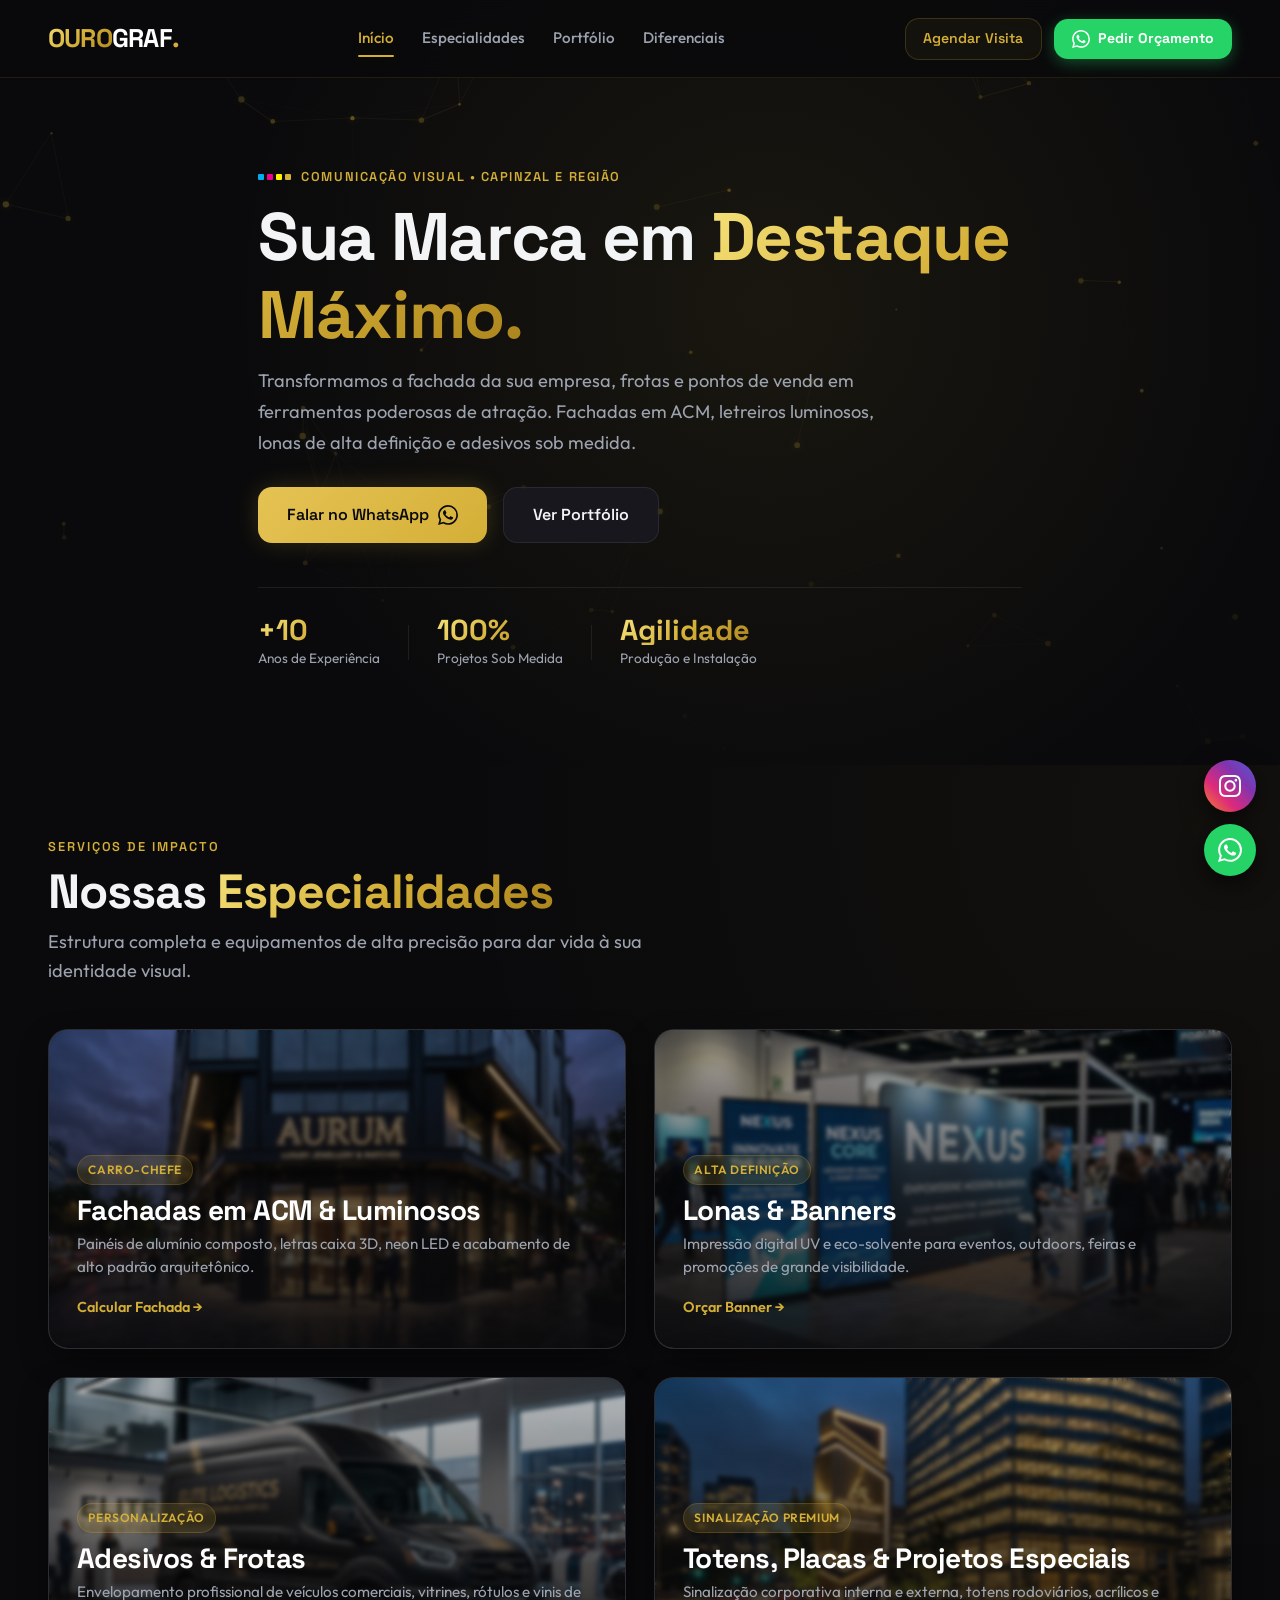
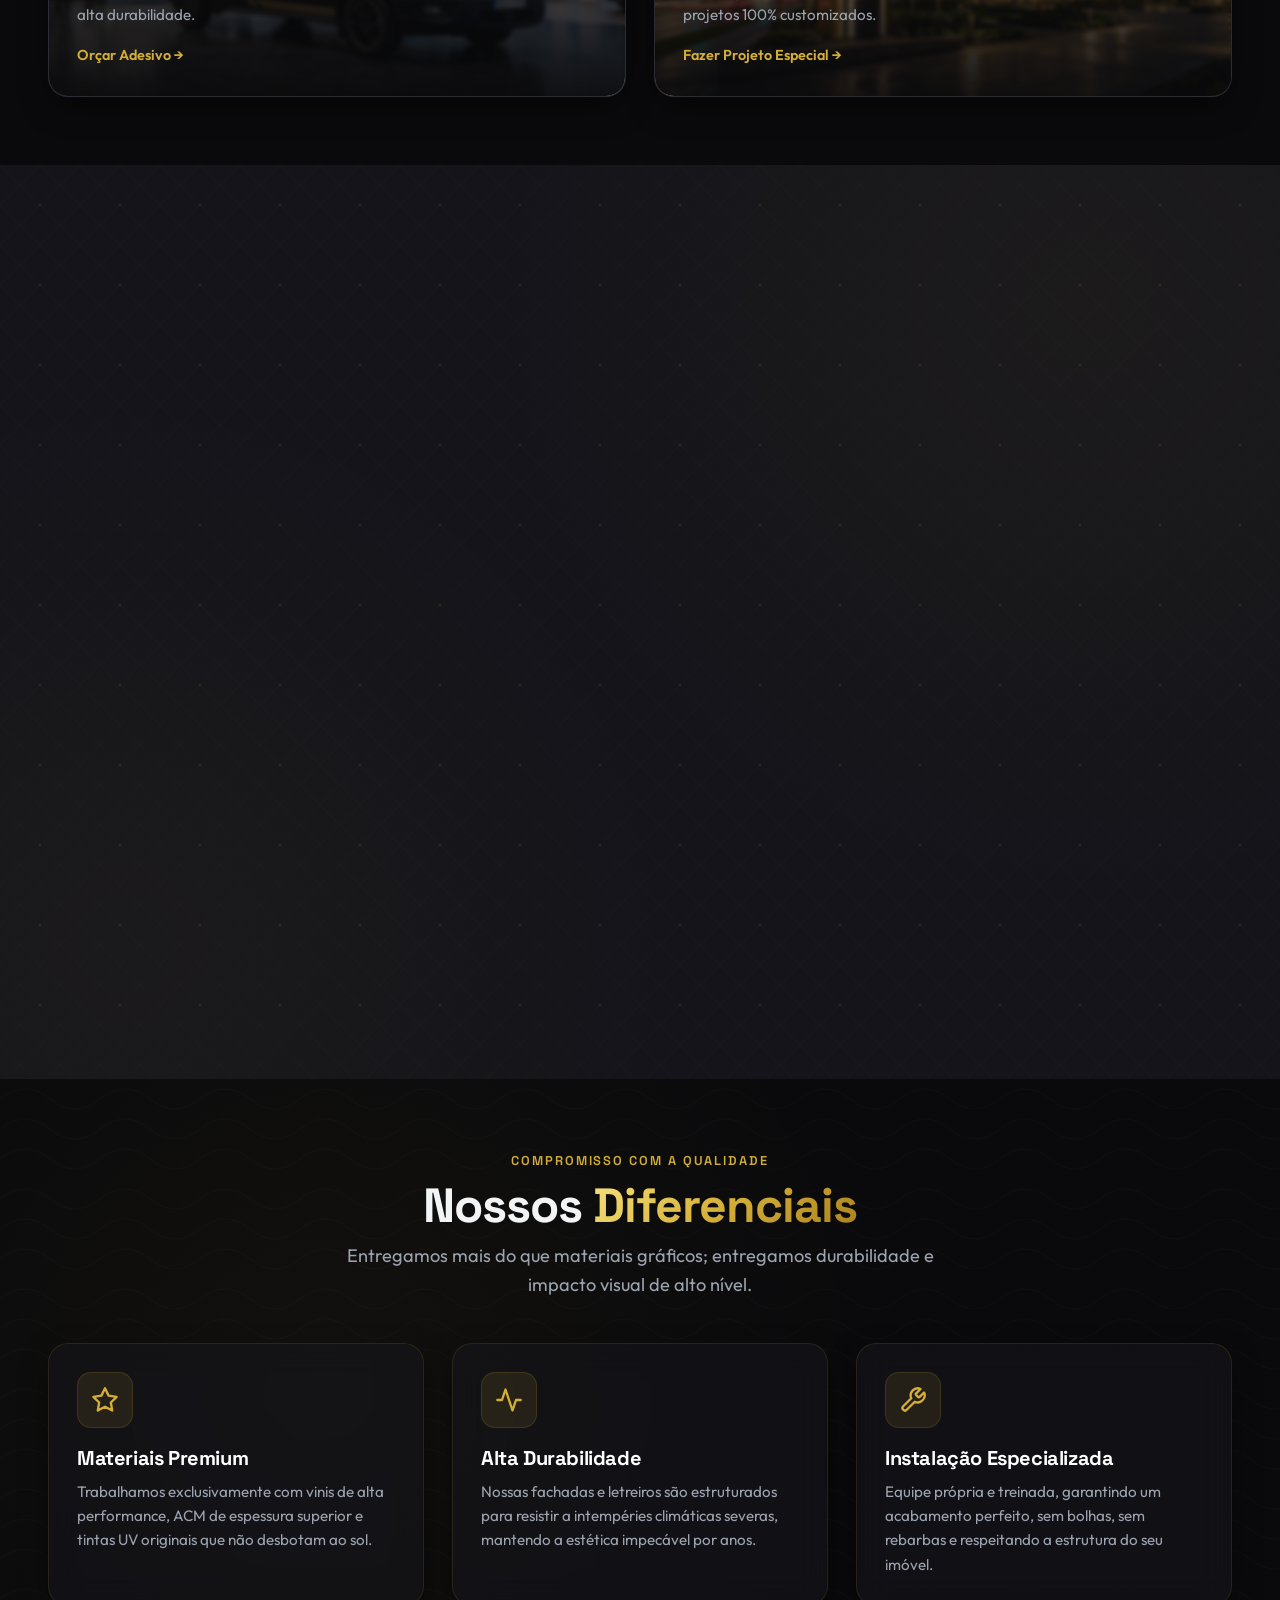
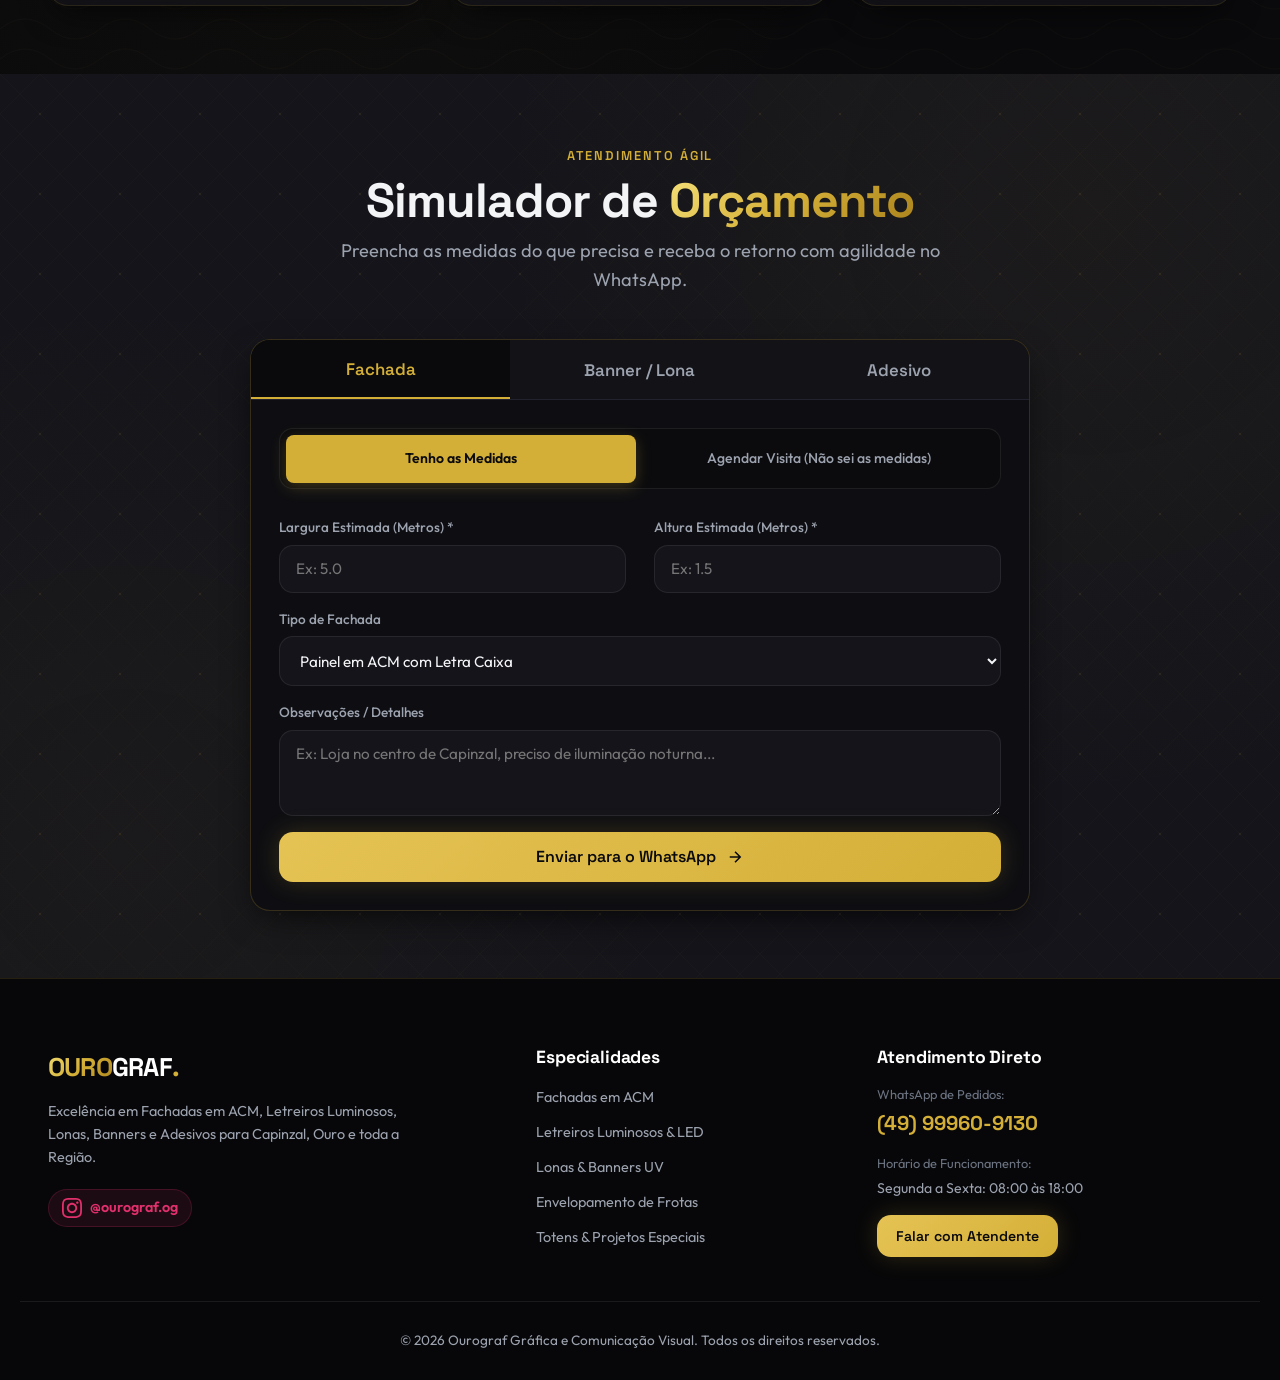
==== commit 75aa41ac: "feat: landing page de alta conversao Ourograf com gatilhos diretos de whatsapp, instagram, bento gri" ====
--- a/index.html
+++ b/index.html
@@ -15,24 +15,44 @@
 </head>
 <body>
 
-    <!-- Header / Navbar com ScrollSpy -->
+    <!-- Header / Navbar de Conversão Rápida -->
     <header class="navbar" id="navbar">
         <div class="container nav-content">
-            <a href="#hero" class="brand-logo">OUROGRAF<span class="gold-dot">.</span></a>
+            <a href="#hero" class="brand-logo">
+                <span class="logo-ouro">OURO</span><span class="logo-graf">GRAF</span><span class="gold-dot">.</span>
+            </a>
             
+            <!-- Menu de Navegação (Desktop / Gaveta Mobile) -->
             <nav class="nav-links" id="nav-links">
                 <a href="#hero" class="nav-link active">Início</a>
                 <a href="#especialidades" class="nav-link">Especialidades</a>
                 <a href="#portfolio" class="nav-link">Portfólio</a>
                 <a href="#diferenciais" class="nav-link">Diferenciais</a>
-                <a href="#orcamento" class="btn btn-outline nav-btn">Simular Orçamento</a>
+                <div class="nav-drawer-actions">
+                    <a href="#orcamento" class="btn btn-outline btn-full" onclick="selectTab('fachada'); document.getElementById('nav-links').classList.remove('open');">
+                        <span>Agendar Visita Técnica</span>
+                    </a>
+                    <a href="https://wa.me/5549999609130?text=Ol%C3%A1%2C%20Ourograf!%20Gostaria%20de%20um%20or%C3%A7amento." target="_blank" rel="noopener noreferrer" class="btn btn-primary btn-full">
+                        <span>Falar no WhatsApp (49) 99960-9130</span>
+                    </a>
+                </div>
             </nav>
 
-            <button class="mobile-menu-toggle" id="mobile-toggle" aria-label="Abrir menu">
-                <span></span>
-                <span></span>
-                <span></span>
-            </button>
+            <!-- Gatilhos de Ação Diretos (SEMPRE VISÍVEIS NO TOPO, MESMO NO MOBILE) -->
+            <div class="nav-direct-actions">
+                <a href="#orcamento" class="btn-direct-quote" onclick="selectTab('fachada')">
+                    <span>Agendar Visita</span>
+                </a>
+                <a href="https://wa.me/5549999609130?text=Ol%C3%A1%2C%20Ourograf!%20Gostaria%20de%20um%20or%C3%A7amento." target="_blank" rel="noopener noreferrer" class="btn-direct-wa pulse-animation" aria-label="Chamar no WhatsApp">
+                    <svg width="18" height="18" viewBox="0 0 24 24" fill="currentColor"><path d="M17.472 14.382c-.297-.149-1.758-.867-2.03-.967-.273-.099-.471-.148-.67.15-.197.297-.767.966-.94 1.164-.173.199-.347.223-.644.075-.297-.15-1.255-.463-2.39-1.475-.883-.788-1.48-1.761-1.653-2.059-.173-.297-.018-.458.13-.606.134-.133.298-.347.446-.52.149-.174.198-.298.298-.497.099-.198.05-.371-.025-.52-.075-.149-.669-1.612-.916-2.207-.242-.579-.487-.5-.669-.51a12.8 12.8 0 0 0-.57-.01c-.198 0-.52.074-.792.372-.272.297-1.04 1.016-1.04 2.479 0 1.462 1.065 2.875 1.213 3.074.149.198 2.096 3.2 5.077 4.487.709.306 1.262.489 1.694.625.712.227 1.36.195 1.871.118.571-.085 1.758-.719 2.006-1.413.248-.694.248-1.289.173-1.413-.074-.124-.272-.198-.57-.347m-5.421 7.403h-.004a9.87 9.87 0 0 1-5.031-1.378l-.361-.214-3.741.982.998-3.648-.235-.374a9.86 9.86 0 0 1-1.51-5.26c.001-5.45 4.436-9.884 9.888-9.884 2.64 0 5.122 1.03 6.988 2.898a9.825 9.825 0 0 1 2.893 6.994c-.003 5.45-4.437 9.884-9.885 9.884m8.413-18.297A11.815 11.815 0 0 0 12.05 0C5.495 0 .16 5.335.157 11.892c0 2.096.547 4.142 1.588 5.945L.057 24l6.305-1.654a11.882 11.882 0 0 0 5.683 1.448h.005c6.554 0 11.89-5.335 11.893-11.893a11.821 11.821 0 0 0-3.48-8.413Z"/></svg>
+                    <span>Pedir Orçamento</span>
+                </a>
+                <button class="mobile-menu-toggle" id="mobile-toggle" aria-label="Abrir menu de seções">
+                    <span></span>
+                    <span></span>
+                    <span></span>
+                </button>
+            </div>
         </div>
     </header>
 
@@ -43,9 +63,14 @@
         <div class="hero-overlay"></div>
 
         <div class="container hero-content reveal">
-            <div class="hero-badge">
-                <span class="badge-dot"></span>
-                <span>Comunicação Visual & Gráfica • Capinzal e Região</span>
+            <div class="hero-kicker">
+                <span class="cmyk-dots">
+                    <span class="cmyk-c"></span>
+                    <span class="cmyk-m"></span>
+                    <span class="cmyk-y"></span>
+                    <span class="cmyk-k"></span>
+                </span>
+                <span>COMUNICAÇÃO VISUAL • CAPINZAL E REGIÃO</span>
             </div>
 
             <h1>Sua Marca em <span class="text-gold">Destaque Máximo.</span></h1>
@@ -55,11 +80,11 @@
             </p>
 
             <div class="hero-actions">
-                <a href="#orcamento" class="btn btn-primary">
-                    <span>Simular Orçamento Rápido</span>
-                    <svg width="18" height="18" viewBox="0 0 24 24" fill="none" stroke="currentColor" stroke-width="2"><path d="M5 12h14M12 5l7 7-7 7"/></svg>
+                <a href="https://wa.me/5549999609130?text=Ol%C3%A1%2C%20Ourograf!%20Gostaria%20de%20fazer%20um%20or%C3%A7amento." target="_blank" rel="noopener noreferrer" class="btn btn-primary">
+                    <span>Falar no WhatsApp</span>
+                    <svg width="20" height="20" viewBox="0 0 24 24" fill="currentColor"><path d="M17.472 14.382c-.297-.149-1.758-.867-2.03-.967-.273-.099-.471-.148-.67.15-.197.297-.767.966-.94 1.164-.173.199-.347.223-.644.075-.297-.15-1.255-.463-2.39-1.475-.883-.788-1.48-1.761-1.653-2.059-.173-.297-.018-.458.13-.606.134-.133.298-.347.446-.52.149-.174.198-.298.298-.497.099-.198.05-.371-.025-.52-.075-.149-.669-1.612-.916-2.207-.242-.579-.487-.5-.669-.51a12.8 12.8 0 0 0-.57-.01c-.198 0-.52.074-.792.372-.272.297-1.04 1.016-1.04 2.479 0 1.462 1.065 2.875 1.213 3.074.149.198 2.096 3.2 5.077 4.487.709.306 1.262.489 1.694.625.712.227 1.36.195 1.871.118.571-.085 1.758-.719 2.006-1.413.248-.694.248-1.289.173-1.413-.074-.124-.272-.198-.57-.347m-5.421 7.403h-.004a9.87 9.87 0 0 1-5.031-1.378l-.361-.214-3.741.982.998-3.648-.235-.374a9.86 9.86 0 0 1-1.51-5.26c.001-5.45 4.436-9.884 9.888-9.884 2.64 0 5.122 1.03 6.988 2.898a9.825 9.825 0 0 1 2.893 6.994c-.003 5.45-4.437 9.884-9.885 9.884m8.413-18.297A11.815 11.815 0 0 0 12.05 0C5.495 0 .16 5.335.157 11.892c0 2.096.547 4.142 1.588 5.945L.057 24l6.305-1.654a11.882 11.882 0 0 0 5.683 1.448h.005c6.554 0 11.89-5.335 11.893-11.893a11.821 11.821 0 0 0-3.48-8.413Z"/></svg>
                 </a>
-                <a href="#portfolio" class="btn btn-secondary">Ver Projetos Reais</a>
+                <a href="#portfolio" class="btn btn-secondary">Ver Portfólio</a>
             </div>
 
             <div class="hero-stats">
@@ -91,30 +116,33 @@
             </div>
             
             <div class="bento-grid">
-                <!-- Fachadas (Card Grande com Imagem) -->
-                <div class="bento-card card-large reveal" style="--card-bg-img: url('img/hero-facade.jpg');">
+                <!-- 1. Fachadas ACM -->
+                <div class="bento-card reveal">
+                    <img src="img/hero-facade.jpg" alt="Fachadas em ACM e Luminosos" class="bento-card-bg" loading="lazy">
                     <div class="card-overlay"></div>
                     <div class="card-content">
                         <span class="card-badge">Carro-Chefe</span>
                         <h3>Fachadas em ACM & Luminosos</h3>
-                        <p>Painéis de alumínio composto, letras caixa 3D, neon LED e iluminação embutida de alto padrão arquitetônico.</p>
+                        <p>Painéis de alumínio composto, letras caixa 3D, neon LED e acabamento de alto padrão arquitetônico.</p>
                         <a href="#orcamento" class="card-link" onclick="selectTab('fachada')">Calcular Fachada &rarr;</a>
                     </div>
                 </div>
                 
-                <!-- Banners e Lonas -->
-                <div class="bento-card reveal" style="--card-bg-img: url('img/banners.jpg');">
+                <!-- 2. Banners e Lonas -->
+                <div class="bento-card reveal">
+                    <img src="img/banners.jpg" alt="Lonas e Banners em Alta Definição" class="bento-card-bg" loading="lazy">
                     <div class="card-overlay"></div>
                     <div class="card-content">
-                        <span class="card-badge">Alta Resolução</span>
+                        <span class="card-badge">Alta Definição</span>
                         <h3>Lonas & Banners</h3>
                         <p>Impressão digital UV e eco-solvente para eventos, outdoors, feiras e promoções de grande visibilidade.</p>
                         <a href="#orcamento" class="card-link" onclick="selectTab('banner')">Orçar Banner &rarr;</a>
                     </div>
                 </div>
 
-                <!-- Adesivos & Envelopamento -->
-                <div class="bento-card reveal" style="--card-bg-img: url('img/envelopamento.jpg');">
+                <!-- 3. Adesivos & Frotas -->
+                <div class="bento-card reveal">
+                    <img src="img/envelopamento.jpg" alt="Adesivos e Envelopamento de Frotas" class="bento-card-bg" loading="lazy">
                     <div class="card-overlay"></div>
                     <div class="card-content">
                         <span class="card-badge">Personalização</span>
@@ -124,14 +152,15 @@
                     </div>
                 </div>
                 
-                <!-- Totens e Sinalização -->
-                <div class="bento-card card-wide reveal" style="--card-bg-img: url('img/totem-luminoso.jpg');">
+                <!-- 4. Totens e Sinalização -->
+                <div class="bento-card reveal">
+                    <img src="img/totem-luminoso.jpg" alt="Totens e Sinalização Premium" class="bento-card-bg" loading="lazy">
                     <div class="card-overlay"></div>
                     <div class="card-content">
                         <span class="card-badge">Sinalização Premium</span>
                         <h3>Totens, Placas & Projetos Especiais</h3>
-                        <p>Sinalização corporativa interna e externa, totens rodoviários, placas em acrílico e projetos visuais 100% customizados.</p>
-                        <a href="#orcamento" class="card-link">Fazer Projeto Especial &rarr;</a>
+                        <p>Sinalização corporativa interna e externa, totens rodoviários, acrílicos e projetos 100% customizados.</p>
+                        <a href="#orcamento" class="card-link" onclick="selectTab('fachada')">Fazer Projeto Especial &rarr;</a>
                     </div>
                 </div>
             </div>
@@ -477,6 +506,7 @@
                         </button>
                     </form>
                 </div>
+                </div>
             </div>
         </div>
     </section>
@@ -503,28 +533,80 @@
         </div>
     </div>
 
-    <!-- Rodapé -->
+    <!-- Rodapé Completo -->
     <footer class="footer">
-        <div class="container footer-content">
-            <div class="footer-brand">
-                <h3>OUROGRAF<span class="text-gold">.</span></h3>
-                <p>Excelência em Fachadas, Banners e Comunicação Visual em Capinzal, Ouro e Região - SC.</p>
-            </div>
-            <div class="footer-contact">
-                <p class="footer-label">Atendimento Direto:</p>
-                <a href="https://wa.me/5549999473009" target="_blank" class="whatsapp-link">
-                    <span>(49) 99947-3009</span>
+        <div class="container footer-grid">
+            <div class="footer-col brand-col">
+                <a href="#hero" class="brand-logo">
+                    <span class="logo-ouro">OURO</span><span class="logo-graf">GRAF</span><span class="gold-dot">.</span>
                 </a>
-            </div>
-        </div>
+                <p class="footer-desc">
+                    Excelência em Fachadas em ACM, Letreiros Luminosos, Lonas, Banners e Adesivos para Capinzal, Ouro e toda a Região.
+                </p>
+                <div class="footer-social-links">
+                    <a href="https://www.instagram.com/ourograf.og/" target="_blank" rel="noopener noreferrer" class="social-link" aria-label="Instagram @ourograf.og">
+                        <svg width="20" height="20" viewBox="0 0 24 24" fill="currentColor">
+                            <path d="M12 2.163c3.204 0 3.584.012 4.85.07 3.252.148 4.771 1.691 4.919 4.919.058 1.265.069 1.645.069 4.849 0 3.205-.012 3.584-.069 4.849-.149 3.225-1.664 4.771-4.919 4.919-1.266.058-1.644.07-4.85.07-3.204 0-3.584-.012-4.849-.07-3.26-.149-4.771-1.699-4.919-4.92-.058-1.265-.07-1.644-.07-4.849 0-3.204.013-3.583.07-4.849.149-3.227 1.664-4.771 4.919-4.919 1.266-.057 1.645-.069 4.849-.069zm0-2.163c-3.259 0-3.667.014-4.947.072-4.358.2-6.78 2.618-6.98 6.98-.059 1.281-.073 1.689-.073 4.948 0 3.259.014 3.668.072 4.948.2 4.358 2.618 6.78 6.98 6.98 1.281.058 1.689.072 4.948.072 3.259 0 3.668-.014 4.948-.072 4.354-.2 6.782-2.618 6.979-6.98.059-1.28.073-1.689.073-4.948 0-3.259-.014-3.667-.072-4.947-.196-4.354-2.617-6.78-6.979-6.98-1.281-.059-1.69-.073-4.949-.073zm0 5.838c-3.403 0-6.162 2.759-6.162 6.162s2.759 6.163 6.162 6.163 6.162-2.759 6.162-6.163c0-3.403-2.759-6.162-6.162-6.162zm0 10.162c-2.209 0-4-1.79-4-4 0-2.209 1.791-4 4-4s4 1.791 4 4c0 2.21-1.791 4-4 4zm6.406-11.845c-.796 0-1.441.645-1.441 1.44s.645 1.44 1.441 1.44c.795 0 1.439-.645 1.439-1.44s-.644-1.44-1.439-1.44z"/>
+                        </svg>
+                        <span>@ourograf.og</span>
+                    </a>
+                </div>
+            </div>
+
+            <div class="footer-col">
+                <h4>Especialidades</h4>
+                <ul class="footer-links">
+                    <li><a href="#orcamento" onclick="selectTab('fachada')">Fachadas em ACM</a></li>
+                    <li><a href="#orcamento" onclick="selectTab('fachada')">Letreiros Luminosos & LED</a></li>
+                    <li><a href="#orcamento" onclick="selectTab('banner')">Lonas & Banners UV</a></li>
+                    <li><a href="#orcamento" onclick="selectTab('adesivo')">Envelopamento de Frotas</a></li>
+                    <li><a href="#orcamento" onclick="selectTab('fachada')">Totens & Projetos Especiais</a></li>
+                </ul>
+            </div>
+
+            <div class="footer-col contact-col">
+                <h4>Atendimento Direto</h4>
+                <div class="footer-contact-item">
+                    <span class="footer-label">WhatsApp de Pedidos:</span>
+                    <a href="https://wa.me/5549999609130" target="_blank" rel="noopener noreferrer" class="whatsapp-link">
+                        (49) 99960-9130
+                    </a>
+                </div>
+                <div class="footer-contact-item">
+                    <span class="footer-label">Horário de Funcionamento:</span>
+                    <p class="footer-text-small">Segunda a Sexta: 08:00 às 18:00</p>
+                </div>
+                <div class="footer-actions">
+                    <a href="https://wa.me/5549999609130?text=Ol%C3%A1%2C%20Ourograf!%20Gostaria%20de%20atendimento." target="_blank" rel="noopener noreferrer" class="btn btn-primary btn-sm">
+                        <span>Falar com Atendente</span>
+                    </a>
+                </div>
+            </div>
+        </div>
+
         <div class="container footer-bottom">
             <p>&copy; 2026 Ourograf Gráfica e Comunicação Visual. Todos os direitos reservados.</p>
         </div>
     </footer>
 
+    <!-- Widget Flutuante Canto Inferior Direito (WhatsApp & Instagram) -->
+    <div class="floating-social-widget" id="floating-widget">
+        <a href="https://www.instagram.com/ourograf.og/" target="_blank" rel="noopener noreferrer" class="floating-btn float-ig" aria-label="Seguir no Instagram" title="Siga @ourograf.og no Instagram">
+            <svg width="22" height="22" viewBox="0 0 24 24" fill="currentColor">
+                <path d="M12 2.163c3.204 0 3.584.012 4.85.07 3.252.148 4.771 1.691 4.919 4.919.058 1.265.069 1.645.069 4.849 0 3.205-.012 3.584-.069 4.849-.149 3.225-1.664 4.771-4.919 4.919-1.266.058-1.644.07-4.85.07-3.204 0-3.584-.012-4.849-.07-3.26-.149-4.771-1.699-4.919-4.92-.058-1.265-.07-1.644-.07-4.849 0-3.204.013-3.583.07-4.849.149-3.227 1.664-4.771 4.919-4.919 1.266-.057 1.645-.069 4.849-.069zm0-2.163c-3.259 0-3.667.014-4.947.072-4.358.2-6.78 2.618-6.98 6.98-.059 1.281-.073 1.689-.073 4.948 0 3.259.014 3.668.072 4.948.2 4.358 2.618 6.78 6.98 6.98 1.281.058 1.689.072 4.948.072 3.259 0 3.668-.014 4.948-.072 4.354-.2 6.782-2.618 6.979-6.98.059-1.28.073-1.689.073-4.948 0-3.259-.014-3.667-.072-4.947-.196-4.354-2.617-6.78-6.979-6.98-1.281-.059-1.69-.073-4.949-.073zm0 5.838c-3.403 0-6.162 2.759-6.162 6.162s2.759 6.163 6.162 6.163 6.162-2.759 6.162-6.163c0-3.403-2.759-6.162-6.162-6.162zm0 10.162c-2.209 0-4-1.79-4-4 0-2.209 1.791-4 4-4s4 1.791 4 4c0 2.21-1.791 4-4 4zm6.406-11.845c-.796 0-1.441.645-1.441 1.44s.645 1.44 1.441 1.44c.795 0 1.439-.645 1.439-1.44s-.644-1.44-1.439-1.44z"/>
+            </svg>
+        </a>
+        <a href="https://wa.me/5549999609130?text=Ol%C3%A1%2C%20Ourograf!%20Gostaria%20de%20um%20or%C3%A7amento." target="_blank" rel="noopener noreferrer" class="floating-btn float-wa pulse-animation" aria-label="Falar no WhatsApp" title="WhatsApp Ourograf (49) 99960-9130">
+            <svg width="24" height="24" viewBox="0 0 24 24" fill="currentColor">
+                <path d="M17.472 14.382c-.297-.149-1.758-.867-2.03-.967-.273-.099-.471-.148-.67.15-.197.297-.767.966-.94 1.164-.173.199-.347.223-.644.075-.297-.15-1.255-.463-2.39-1.475-.883-.788-1.48-1.761-1.653-2.059-.173-.297-.018-.458.13-.606.134-.133.298-.347.446-.52.149-.174.198-.298.298-.497.099-.198.05-.371-.025-.52-.075-.149-.669-1.612-.916-2.207-.242-.579-.487-.5-.669-.51a12.8 12.8 0 0 0-.57-.01c-.198 0-.52.074-.792.372-.272.297-1.04 1.016-1.04 2.479 0 1.462 1.065 2.875 1.213 3.074.149.198 2.096 3.2 5.077 4.487.709.306 1.262.489 1.694.625.712.227 1.36.195 1.871.118.571-.085 1.758-.719 2.006-1.413.248-.694.248-1.289.173-1.413-.074-.124-.272-.198-.57-.347m-5.421 7.403h-.004a9.87 9.87 0 0 1-5.031-1.378l-.361-.214-3.741.982.998-3.648-.235-.374a9.86 9.86 0 0 1-1.51-5.26c.001-5.45 4.436-9.884 9.888-9.884 2.64 0 5.122 1.03 6.988 2.898a9.825 9.825 0 0 1 2.893 6.994c-.003 5.45-4.437 9.884-9.885 9.884m8.413-18.297A11.815 11.815 0 0 0 12.05 0C5.495 0 .16 5.335.157 11.892c0 2.096.547 4.142 1.588 5.945L.057 24l6.305-1.654a11.882 11.882 0 0 0 5.683 1.448h.005c6.554 0 11.89-5.335 11.893-11.893a11.821 11.821 0 0 0-3.48-8.413Z"/>
+            </svg>
+        </a>
+    </div>
+
     <!-- Sticky CTA Mobile -->
     <div class="sticky-cta">
-        <a href="#orcamento" class="btn btn-primary btn-full">
+        <a href="https://wa.me/5549999609130?text=Ol%C3%A1%2C%20Ourograf!%20Estou%20no%20site%20e%20gostaria%20de%20um%20or%C3%A7amento." target="_blank" rel="noopener noreferrer" class="btn btn-primary btn-full pulse-animation">
+            <svg width="20" height="20" viewBox="0 0 24 24" fill="currentColor"><path d="M17.472 14.382c-.297-.149-1.758-.867-2.03-.967-.273-.099-.471-.148-.67.15-.197.297-.767.966-.94 1.164-.173.199-.347.223-.644.075-.297-.15-1.255-.463-2.39-1.475-.883-.788-1.48-1.761-1.653-2.059-.173-.297-.018-.458.13-.606.134-.133.298-.347.446-.52.149-.174.198-.298.298-.497.099-.198.05-.371-.025-.52-.075-.149-.669-1.612-.916-2.207-.242-.579-.487-.5-.669-.51a12.8 12.8 0 0 0-.57-.01c-.198 0-.52.074-.792.372-.272.297-1.04 1.016-1.04 2.479 0 1.462 1.065 2.875 1.213 3.074.149.198 2.096 3.2 5.077 4.487.709.306 1.262.489 1.694.625.712.227 1.36.195 1.871.118.571-.085 1.758-.719 2.006-1.413.248-.694.248-1.289.173-1.413-.074-.124-.272-.198-.57-.347m-5.421 7.403h-.004a9.87 9.87 0 0 1-5.031-1.378l-.361-.214-3.741.982.998-3.648-.235-.374a9.86 9.86 0 0 1-1.51-5.26c.001-5.45 4.436-9.884 9.888-9.884 2.64 0 5.122 1.03 6.988 2.898a9.825 9.825 0 0 1 2.893 6.994c-.003 5.45-4.437 9.884-9.885 9.884m8.413-18.297A11.815 11.815 0 0 0 12.05 0C5.495 0 .16 5.335.157 11.892c0 2.096.547 4.142 1.588 5.945L.057 24l6.305-1.654a11.882 11.882 0 0 0 5.683 1.448h.005c6.554 0 11.89-5.335 11.893-11.893a11.821 11.821 0 0 0-3.48-8.413Z"/></svg>
             <span>Fazer Orçamento no WhatsApp</span>
         </a>
     </div>
--- a/css/style.css
+++ b/css/style.css
@@ -35,18 +35,18 @@
     /* Espaçamentos & Raio */
     --space-xs: 0.5rem;
     --space-sm: 1rem;
-    --space-md: 2rem;
-    --space-lg: 3.5rem;
-    --space-xl: 5.5rem;
+    --space-md: 1.75rem;
+    --space-lg: 2.75rem;
+    --space-xl: 4.25rem;
     --radius-sm: 8px;
     --radius-md: 14px;
     --radius-lg: 20px;
     --radius-full: 9999px;
 
     /* Sombras & Brilhos */
-    --shadow-card: 0 10px 30px -10px rgba(0, 0, 0, 0.7);
+    --shadow-card: 0 12px 35px -10px rgba(0, 0, 0, 0.75);
     --shadow-glow: 0 0 25px rgba(212, 175, 55, 0.2);
-    --shadow-glow-strong: 0 0 40px rgba(212, 175, 55, 0.45);
+    --shadow-glow-strong: 0 0 45px rgba(212, 175, 55, 0.45);
     
     /* Camadas Z-Index */
     --z-canvas: 1;
@@ -104,7 +104,7 @@
 }
 
 .container {
-    max-width: 1200px;
+    max-width: 1240px;
     margin: 0 auto;
     padding: 0 var(--space-md);
 }
@@ -163,10 +163,26 @@
     box-shadow: var(--shadow-glow);
 }
 
+.btn-primary::after {
+    content: '';
+    position: absolute;
+    top: -50%;
+    left: -60%;
+    width: 35%;
+    height: 200%;
+    background: linear-gradient(90deg, transparent, rgba(255, 255, 255, 0.35), transparent);
+    transform: rotate(25deg);
+    transition: all 0.65s ease;
+}
+
 .btn-primary:hover {
     background: linear-gradient(135deg, #F3D264 0%, #E0BC42 100%);
     box-shadow: var(--shadow-glow-strong);
     transform: translateY(-2px);
+}
+
+.btn-primary:hover::after {
+    left: 130%;
 }
 
 .btn-secondary {
@@ -234,7 +250,19 @@
     font-size: 1.6rem;
     font-weight: 700;
     letter-spacing: -0.03em;
-    color: var(--color-text-main);
+    display: inline-flex;
+    align-items: center;
+}
+
+.logo-ouro {
+    color: var(--color-primary);
+    background: linear-gradient(135deg, #F6E27A 0%, #D4AF37 50%, #AA821C 100%);
+    -webkit-background-clip: text;
+    -webkit-text-fill-color: transparent;
+}
+
+.logo-graf {
+    color: #FFFFFF;
 }
 
 .gold-dot {
@@ -272,9 +300,64 @@
     box-shadow: var(--shadow-glow);
 }
 
-.nav-btn {
-    padding: 0.55rem 1.2rem;
-    font-size: 0.9rem;
+.nav-direct-actions {
+    display: flex;
+    align-items: center;
+    gap: 0.75rem;
+}
+
+.btn-direct-quote {
+    display: inline-flex;
+    align-items: center;
+    padding: 0.55rem 1.1rem;
+    border: 1px solid var(--color-border);
+    border-radius: var(--radius-md);
+    color: var(--color-primary);
+    font-size: 0.88rem;
+    font-weight: 600;
+    font-family: var(--font-display);
+    transition: all 0.25s ease;
+    white-space: nowrap;
+    background: rgba(212, 175, 55, 0.05);
+}
+
+.btn-direct-quote:hover {
+    background: var(--color-primary);
+    color: #0A0A0C;
+    box-shadow: var(--shadow-glow);
+}
+
+.btn-direct-wa {
+    display: inline-flex;
+    align-items: center;
+    gap: 0.45rem;
+    padding: 0.55rem 1.15rem;
+    background: #25D366;
+    color: #FFFFFF;
+    border-radius: var(--radius-md);
+    font-size: 0.88rem;
+    font-weight: 700;
+    font-family: var(--font-display);
+    box-shadow: 0 4px 15px rgba(37, 211, 102, 0.35);
+    transition: all 0.25s ease;
+    white-space: nowrap;
+}
+
+.btn-direct-wa:hover {
+    background: #20BA5A;
+    transform: translateY(-2px);
+    box-shadow: 0 6px 20px rgba(37, 211, 102, 0.5);
+    color: #FFFFFF;
+}
+
+.nav-drawer-actions {
+    display: none;
+    width: 100%;
+    flex-direction: column;
+    gap: var(--space-xs);
+    padding-top: var(--space-sm);
+    border-top: 1px solid var(--color-border-subtle);
+    margin-top: var(--space-xs);
 }
 
 .mobile-menu-toggle {
@@ -301,11 +384,11 @@
 
 .hero {
     position: relative;
-    min-height: 100vh;
-    display: flex;
-    align-items: center;
-    padding-top: calc(var(--space-xl) + 2rem);
-    padding-bottom: var(--space-xl);
+    min-height: 85vh;
+    display: flex;
+    align-items: center;
+    padding-top: 110px;
+    padding-bottom: var(--space-lg);
     overflow: hidden;
 }
 
@@ -337,38 +420,38 @@
     max-width: 820px;
 }
 
-.hero-badge {
+.hero-kicker {
     display: inline-flex;
     align-items: center;
-    gap: 0.5rem;
-    background: rgba(212, 175, 55, 0.1);
-    border: 1px solid var(--color-border);
-    padding: 0.4rem 1rem;
-    border-radius: var(--radius-full);
-    font-size: 0.85rem;
-    font-weight: 500;
-    color: var(--color-primary);
-    margin-bottom: var(--space-sm);
-    backdrop-filter: blur(8px);
-}
-
-.badge-dot {
-    width: 8px;
-    height: 8px;
-    background-color: var(--color-primary);
-    border-radius: 50%;
-    box-shadow: 0 0 10px var(--color-primary);
-    animation: pulseGlow 2s infinite ease-in-out;
-}
-
-@keyframes pulseGlow {
-    0%, 100% { opacity: 0.6; transform: scale(1); }
-    50% { opacity: 1; transform: scale(1.2); }
-}
+    gap: 0.65rem;
+    font-size: 0.8rem;
+    font-weight: 600;
+    font-family: var(--font-display);
+    letter-spacing: 0.12em;
+    color: var(--color-primary);
+    margin-bottom: 0.75rem;
+}
+
+.cmyk-dots {
+    display: inline-flex;
+    gap: 3px;
+    align-items: center;
+}
+
+.cmyk-dots span {
+    width: 6px;
+    height: 6px;
+    border-radius: 1px;
+}
+
+.cmyk-c { background-color: #00AEEF; } /* Cyan */
+.cmyk-m { background-color: #EC008C; } /* Magenta */
+.cmyk-y { background-color: #FFF200; } /* Yellow */
+.cmyk-k { background-color: #D4AF37; } /* Key / Gold */
 
 .hero h1 {
     font-size: var(--text-h1);
-    margin-bottom: var(--space-sm);
+    margin-bottom: 0.75rem;
 }
 
 .hero-desc {
@@ -429,6 +512,20 @@
 
 .bg-darker {
     background-color: var(--color-surface);
+    background-image: 
+        radial-gradient(circle at 85% 15%, rgba(212, 175, 55, 0.045) 0%, transparent 45%),
+        radial-gradient(circle at 10% 85%, rgba(212, 175, 55, 0.035) 0%, transparent 40%),
+        url("data:image/svg+xml,%3Csvg width='80' height='80' viewBox='0 0 80 80' xmlns='http://www.w3.org/2000/svg'%3E%3Cg fill='none' stroke='%23D4AF37' stroke-width='0.75' stroke-opacity='0.035'%3E%3Cpath d='M0 0l40 40M40 0L0 40M40 40l40 40M80 40L40 80M0 40l40 40M40 40L0 80M40 0l40 40M80 0L40 40'/%3E%3Ccircle cx='40' cy='40' r='1' fill='%23D4AF37' fill-opacity='0.08'/%3E%3C/g%3E%3C/svg%3E");
+}
+
+#especialidades {
+    background-image: radial-gradient(circle at 95% 5%, rgba(212, 175, 55, 0.04) 0%, transparent 50%);
+}
+
+#diferenciais {
+    background-image: 
+        radial-gradient(circle at 25% 50%, rgba(212, 175, 55, 0.04) 0%, transparent 55%),
+        url("data:image/svg+xml,%3Csvg width='100' height='100' viewBox='0 0 100 100' xmlns='http://www.w3.org/2000/svg'%3E%3Cpath d='M0 50 Q 25 30 50 50 T 100 50 M0 20 Q 25 0 50 20 T 100 20 M0 80 Q 25 60 50 80 T 100 80' stroke='%23D4AF37' stroke-opacity='0.03' stroke-width='0.8' fill='none'/%3E%3C/svg%3E");
 }
 
 .section-header {
@@ -466,21 +563,17 @@
 
 .bento-grid {
     display: grid;
-    grid-template-columns: repeat(12, 1fr);
-    grid-auto-rows: minmax(280px, auto);
+    grid-template-columns: repeat(2, 1fr);
     gap: var(--space-md);
 }
 
 .bento-card {
     background-color: var(--color-surface-card);
-    background-image: var(--card-bg-img);
-    background-size: cover;
-    background-position: center;
-    border: 1px solid rgba(255, 255, 255, 0.05);
+    border: 1px solid rgba(255, 255, 255, 0.08);
     border-radius: var(--radius-lg);
     padding: var(--space-md);
-    transition: all 0.5s cubic-bezier(0.16, 1, 0.3, 1);
-    grid-column: span 4;
+    min-height: 320px;
+    transition: all 0.4s cubic-bezier(0.16, 1, 0.3, 1);
     display: flex;
     flex-direction: column;
     justify-content: flex-end;
@@ -489,25 +582,43 @@
     box-shadow: var(--shadow-card);
 }
 
+.bento-card-bg {
+    position: absolute;
+    inset: 0;
+    width: 100%;
+    height: 100%;
+    object-fit: cover;
+    z-index: 1;
+    transition: transform 0.5s cubic-bezier(0.16, 1, 0.3, 1);
+}
+
+.bento-card:hover .bento-card-bg {
+    transform: scale(1.06);
+}
+
 .bento-card .card-overlay {
     position: absolute;
     inset: 0;
-    background: linear-gradient(180deg, rgba(10, 10, 12, 0.3) 0%, rgba(10, 10, 12, 0.9) 100%);
-    backdrop-filter: blur(4px);
-    -webkit-backdrop-filter: blur(4px);
-    transition: all 0.5s cubic-bezier(0.16, 1, 0.3, 1);
-}
-
-.bento-card:hover {
-    transform: translateY(-6px) scale(1.01);
-    border-color: rgba(212, 175, 55, 0.15);
-    box-shadow: var(--shadow-glow);
-}
-
-.bento-card:hover .card-overlay {
-    background: linear-gradient(180deg, rgba(10, 10, 12, 0.1) 0%, rgba(10, 10, 12, 0.85) 100%);
+    background: linear-gradient(180deg, rgba(10, 10, 12, 0.25) 0%, rgba(10, 10, 12, 0.94) 100%);
     backdrop-filter: blur(2px);
     -webkit-backdrop-filter: blur(2px);
+    z-index: 2;
+    transition: all 0.4s ease;
+}
+
+.bento-card:hover {
+    transform: translateY(-6px);
+    border-color: rgba(212, 175, 55, 0.3);
+    box-shadow: var(--shadow-glow);
+}
+
+.bento-card:hover .card-overlay {
+    background: linear-gradient(180deg, rgba(10, 10, 12, 0.1) 0%, rgba(10, 10, 12, 0.88) 100%);
+}
+
+.card-content {
+    position: relative;
+    z-index: 3;
 }
 
 .card-large {
@@ -692,15 +803,16 @@
 }
 
 .glass-panel {
-    background: rgba(26, 26, 34, 0.4);
-    backdrop-filter: blur(12px);
-    -webkit-backdrop-filter: blur(12px);
-    border: 1px solid rgba(255, 255, 255, 0.05);
+    background: rgba(22, 22, 30, 0.55);
+    backdrop-filter: blur(16px);
+    -webkit-backdrop-filter: blur(16px);
+    border: 1px solid rgba(212, 175, 55, 0.12);
     border-radius: var(--radius-lg);
     padding: var(--space-md);
     transition: all 0.4s cubic-bezier(0.16, 1, 0.3, 1);
     position: relative;
     overflow: hidden;
+    box-shadow: var(--shadow-card);
 }
 
 .glass-panel::before {
@@ -710,16 +822,16 @@
     left: 0;
     width: 100%;
     height: 1px;
-    background: linear-gradient(90deg, transparent, rgba(212, 175, 55, 0.3), transparent);
+    background: linear-gradient(90deg, transparent, rgba(212, 175, 55, 0.4), transparent);
     opacity: 0;
     transition: opacity 0.4s ease;
 }
 
 .glass-panel:hover {
-    transform: translateY(-4px);
-    border-color: rgba(212, 175, 55, 0.15);
-    box-shadow: 0 10px 40px -10px rgba(0, 0, 0, 0.8), var(--shadow-glow);
-    background: rgba(26, 26, 34, 0.6);
+    transform: translateY(-6px);
+    border-color: rgba(212, 175, 55, 0.3);
+    box-shadow: 0 15px 40px -10px rgba(0, 0, 0, 0.85), var(--shadow-glow);
+    background: rgba(26, 26, 36, 0.75);
 }
 
 .glass-panel:hover::before {
@@ -757,7 +869,9 @@
 .quote-builder {
     max-width: 780px;
     margin: 0 auto;
-    background-color: var(--color-bg);
+    background: rgba(14, 14, 18, 0.95);
+    backdrop-filter: blur(16px);
+    -webkit-backdrop-filter: blur(16px);
     border-radius: var(--radius-lg);
     border: 1px solid var(--color-border);
     overflow: hidden;
@@ -817,16 +931,18 @@
 
 .quote-mode-selector {
     display: flex;
+    align-items: stretch;
     gap: var(--space-xs);
-    background: rgba(10, 10, 12, 0.4);
-    padding: 0.4rem;
+    background: rgba(10, 10, 12, 0.5);
+    padding: 0.35rem;
     border-radius: var(--radius-md);
-    margin-bottom: 0.5rem;
+    margin-bottom: 0.75rem;
     border: 1px solid var(--color-border-subtle);
 }
 
 .mode-radio {
     flex: 1;
+    display: flex;
     position: relative;
     cursor: pointer;
 }
@@ -834,24 +950,26 @@
 .mode-radio input {
     position: absolute;
     opacity: 0;
-    cursor: pointer;
+    pointer-events: none;
     height: 0;
     width: 0;
 }
 
 .mode-radio span {
+    flex: 1;
     display: flex;
     justify-content: center;
     align-items: center;
-    padding: 0.6rem 0.5rem;
+    padding: 0.75rem 0.6rem;
+    min-height: 48px;
     background: transparent;
     border-radius: var(--radius-sm);
     color: var(--color-text-muted);
-    font-size: 0.85rem;
+    font-size: 0.88rem;
     font-weight: 500;
-    transition: all 0.3s cubic-bezier(0.16, 1, 0.3, 1);
+    transition: all 0.25s cubic-bezier(0.16, 1, 0.3, 1);
     text-align: center;
-    line-height: 1.2;
+    line-height: 1.25;
 }
 
 .mode-radio input:checked ~ span {
@@ -1025,39 +1143,90 @@
 }
 
 /* =========================================
-   RODAPÉ E STICKY CTA
+   RODAPÉ E FLOATING WIDGET
    ========================================= */
 
 .footer {
-    padding: var(--space-lg) 0 var(--space-md);
+    padding: var(--space-xl) 0 var(--space-md);
     border-top: 1px solid rgba(212, 175, 55, 0.15);
     background-color: #070709;
 }
 
-.footer-content {
-    display: flex;
-    justify-content: space-between;
-    align-items: center;
-    flex-wrap: wrap;
-    gap: var(--space-md);
-    margin-bottom: var(--space-md);
-}
-
-.footer-brand h3 {
-    font-size: 1.4rem;
-    margin-bottom: 0.3rem;
-}
-
-.footer-brand p {
+.footer-grid {
+    display: grid;
+    grid-template-columns: 1.5fr 1fr 1.2fr;
+    gap: var(--space-lg);
+    margin-bottom: var(--space-lg);
+}
+
+.footer-col h4 {
+    font-size: 1.1rem;
+    color: #FFFFFF;
+    margin-bottom: var(--space-sm);
+    letter-spacing: -0.01em;
+}
+
+.footer-desc {
     color: var(--color-text-muted);
     font-size: 0.9rem;
-    max-width: 450px;
+    line-height: 1.6;
+    margin: 0.75rem 0 1.2rem;
+    max-width: 380px;
+}
+
+.social-link {
+    display: inline-flex;
+    align-items: center;
+    gap: 0.5rem;
+    color: #E1306C;
+    font-weight: 600;
+    font-size: 0.9rem;
+    padding: 0.4rem 0.8rem;
+    background: rgba(225, 48, 108, 0.1);
+    border: 1px solid rgba(225, 48, 108, 0.2);
+    border-radius: var(--radius-full);
+    transition: all 0.3s ease;
+}
+
+.social-link:hover {
+    background: #E1306C;
+    color: #FFFFFF;
+    transform: translateY(-2px);
+    box-shadow: 0 4px 15px rgba(225, 48, 108, 0.3);
+}
+
+.footer-links {
+    list-style: none;
+    display: flex;
+    flex-direction: column;
+    gap: 0.6rem;
+}
+
+.footer-links a {
+    color: var(--color-text-muted);
+    font-size: 0.9rem;
+    transition: color 0.2s, padding-left 0.2s;
+}
+
+.footer-links a:hover {
+    color: var(--color-primary);
+    padding-left: 4px;
+}
+
+.footer-contact-item {
+    margin-bottom: 0.85rem;
 }
 
 .footer-label {
     font-size: 0.8rem;
     color: var(--color-text-dim);
+    display: block;
     margin-bottom: 0.2rem;
+}
+
+.footer-text-small {
+    font-size: 0.88rem;
+    color: var(--color-text-muted);
 }
 
 .whatsapp-link {
@@ -1070,6 +1239,15 @@
 .whatsapp-link:hover {
     color: var(--color-primary-hover);
     text-decoration: underline;
+}
+
+.footer-actions {
+    margin-top: 1rem;
+}
+
+.btn-sm {
+    padding: 0.6rem 1.2rem;
+    font-size: 0.88rem;
 }
 
 .footer-bottom {
@@ -1092,24 +1270,81 @@
 }
 
 /* =========================================
+   FLOATING SOCIAL WIDGET (CANTO INFERIOR DIREITO)
+   ========================================= */
+
+.floating-social-widget {
+    position: fixed;
+    bottom: 24px;
+    right: 24px;
+    z-index: var(--z-sticky);
+    display: flex;
+    flex-direction: column;
+    gap: 12px;
+    align-items: center;
+}
+
+.floating-btn {
+    width: 52px;
+    height: 52px;
+    border-radius: 50%;
+    display: flex;
+    align-items: center;
+    justify-content: center;
+    box-shadow: 0 8px 25px rgba(0, 0, 0, 0.6);
+    transition: all 0.3s cubic-bezier(0.16, 1, 0.3, 1);
+}
+
+.floating-btn:hover {
+    transform: scale(1.1) translateY(-3px);
+}
+
+.float-ig {
+    background: linear-gradient(45deg, #F58529, #DD2A7B, #8134AF, #515BD4);
+    color: #FFFFFF;
+}
+
+.float-ig:hover {
+    box-shadow: 0 10px 25px rgba(221, 42, 123, 0.5);
+}
+
+.float-wa {
+    background: #25D366;
+    color: #FFFFFF;
+}
+
+.float-wa:hover {
+    box-shadow: 0 10px 25px rgba(37, 211, 102, 0.6);
+}
+
+/* =========================================
+   ANIMAÇÕES DE PULSO (STICKY CTA & WHATSAPP)
+   ========================================= */
+
+.pulse-animation {
+    animation: pulse-wa-anim 2s infinite;
+}
+
+@keyframes pulse-wa-anim {
+    0% { box-shadow: 0 0 0 0 rgba(37, 211, 102, 0.5); }
+    70% { box-shadow: 0 0 0 15px rgba(37, 211, 102, 0); }
+    100% { box-shadow: 0 0 0 0 rgba(37, 211, 102, 0); }
+}
+
+/* =========================================
    RESPONSIVIDADE (MEDIA QUERIES)
    ========================================= */
 
 @media (max-width: 992px) {
-    .bento-card {
-        grid-column: span 6;
-    }
-    .card-large {
-        grid-column: span 12;
-    }
-    .card-wide {
-        grid-column: span 12;
+    .bento-grid {
+        grid-template-columns: 1fr;
     }
     .portfolio-grid {
         grid-template-columns: repeat(2, 1fr);
     }
-    .process-grid {
+    .footer-grid {
         grid-template-columns: 1fr;
+        gap: var(--space-md);
     }
     .lightbox-dialog {
         grid-template-columns: 1fr;
@@ -1123,6 +1358,20 @@
 
 @media (max-width: 768px) {
     .mobile-menu-toggle {
+        display: flex;
+    }
+
+    .btn-direct-quote {
+        display: none;
+    }
+
+    .btn-direct-wa {
+        padding: 0.45rem 0.85rem;
+        font-size: 0.82rem;
+        gap: 0.35rem;
+    }
+
+    .nav-drawer-actions {
         display: flex;
     }
 
@@ -1145,6 +1394,8 @@
 
     .hero {
         text-align: center;
+        padding-top: 90px;
+        min-height: auto;
     }
 
     .hero-content {
@@ -1165,8 +1416,8 @@
         display: none;
     }
 
-    .bento-card {
-        grid-column: span 12;
+    .bento-grid {
+        grid-template-columns: 1fr;
     }
 
     .portfolio-grid {
@@ -1177,7 +1428,26 @@
         grid-template-columns: 1fr;
     }
 
+    .section {
+        padding: 2.75rem 0;
+    }
+    
+    .features-grid {
+        grid-template-columns: 1fr;
+    }
+
     .sticky-cta {
         display: block;
     }
-}
+
+    .floating-social-widget {
+        bottom: 82px;
+        right: 16px;
+        gap: 10px;
+    }
+
+    .floating-btn {
+        width: 46px;
+        height: 46px;
+    }
+}
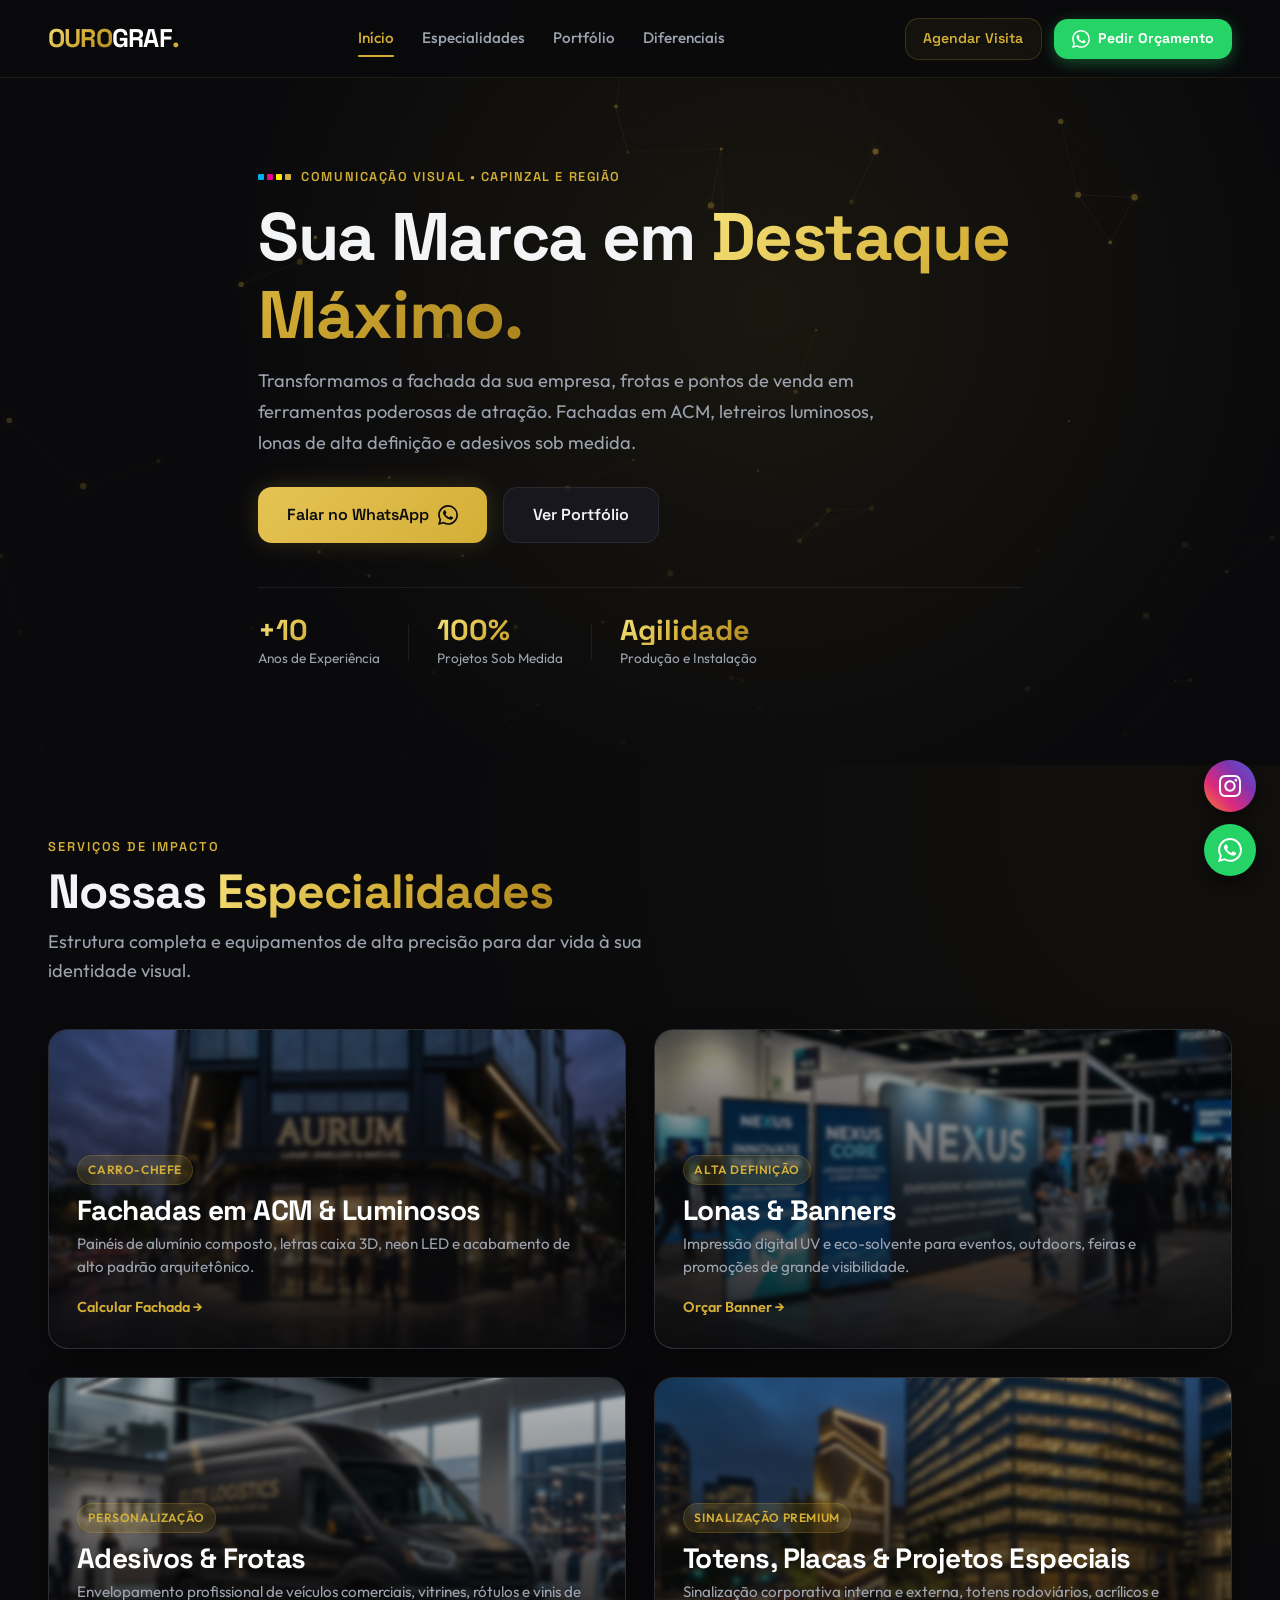
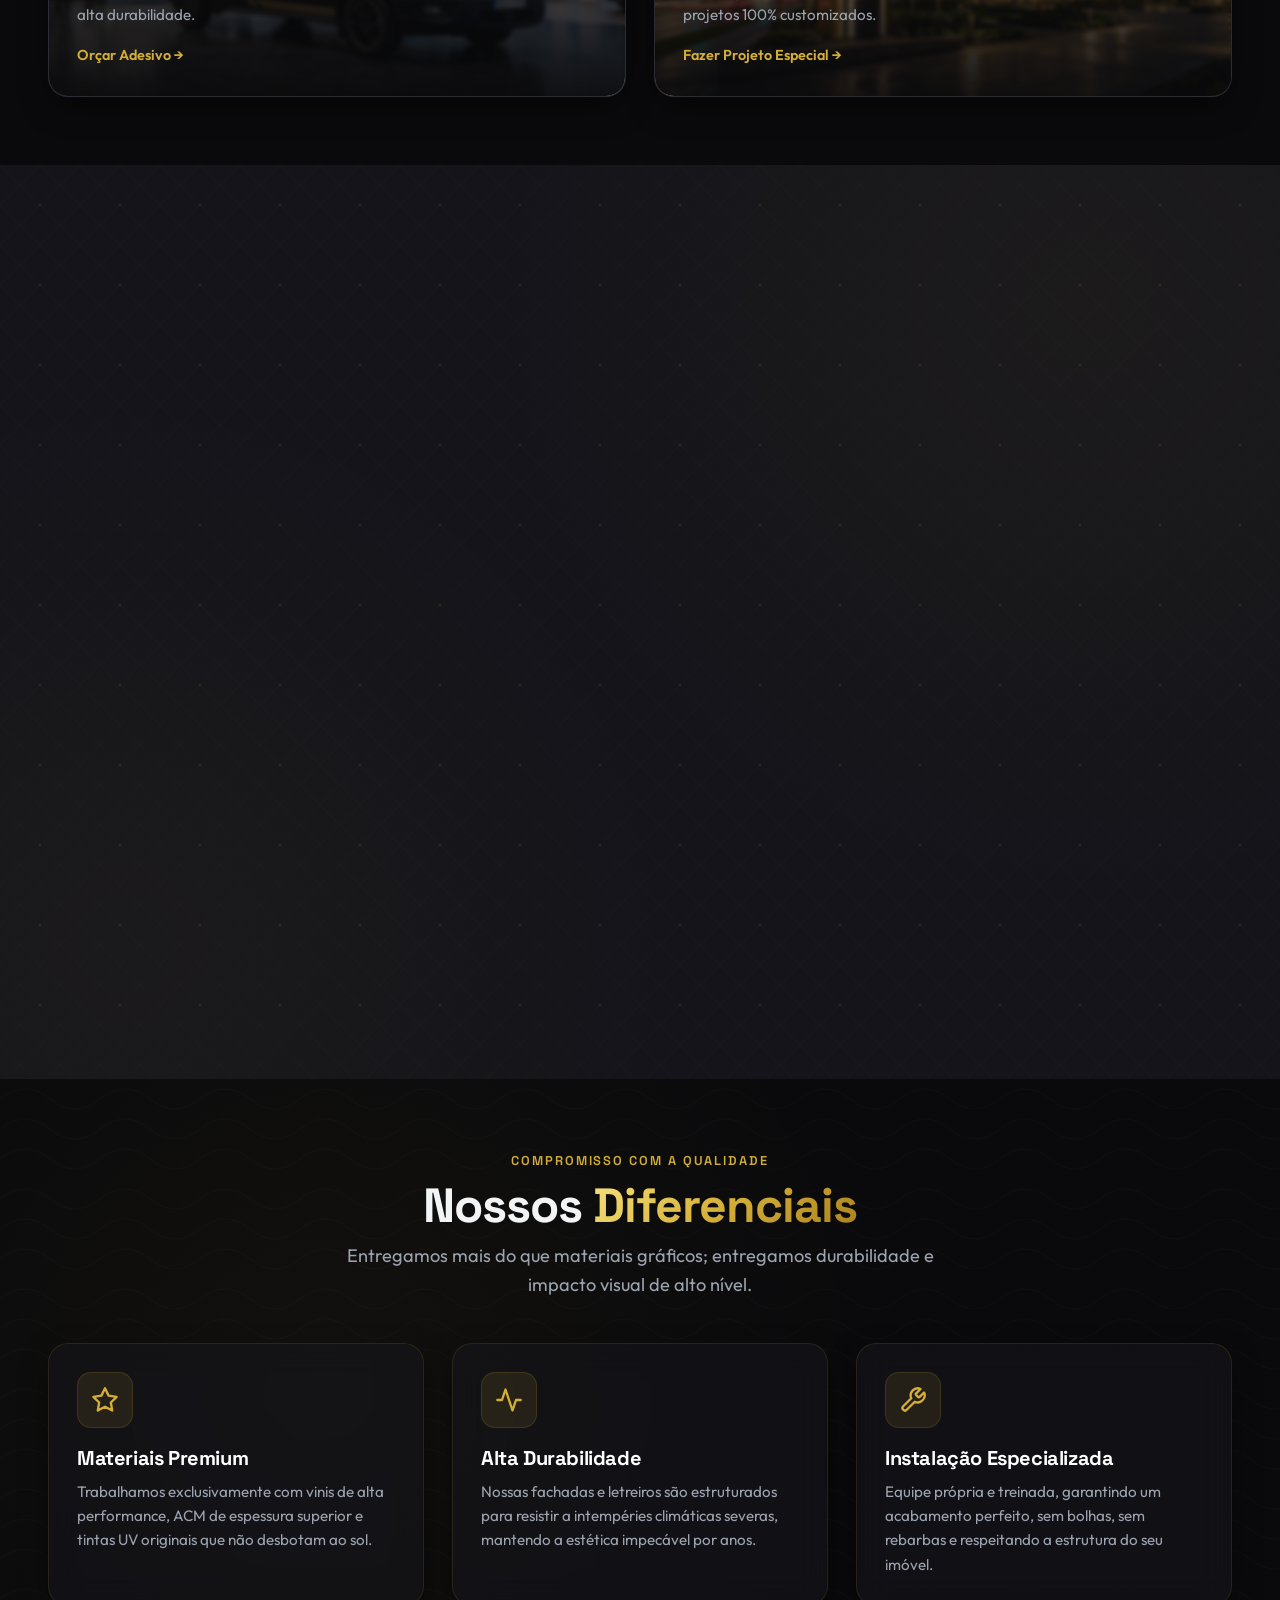
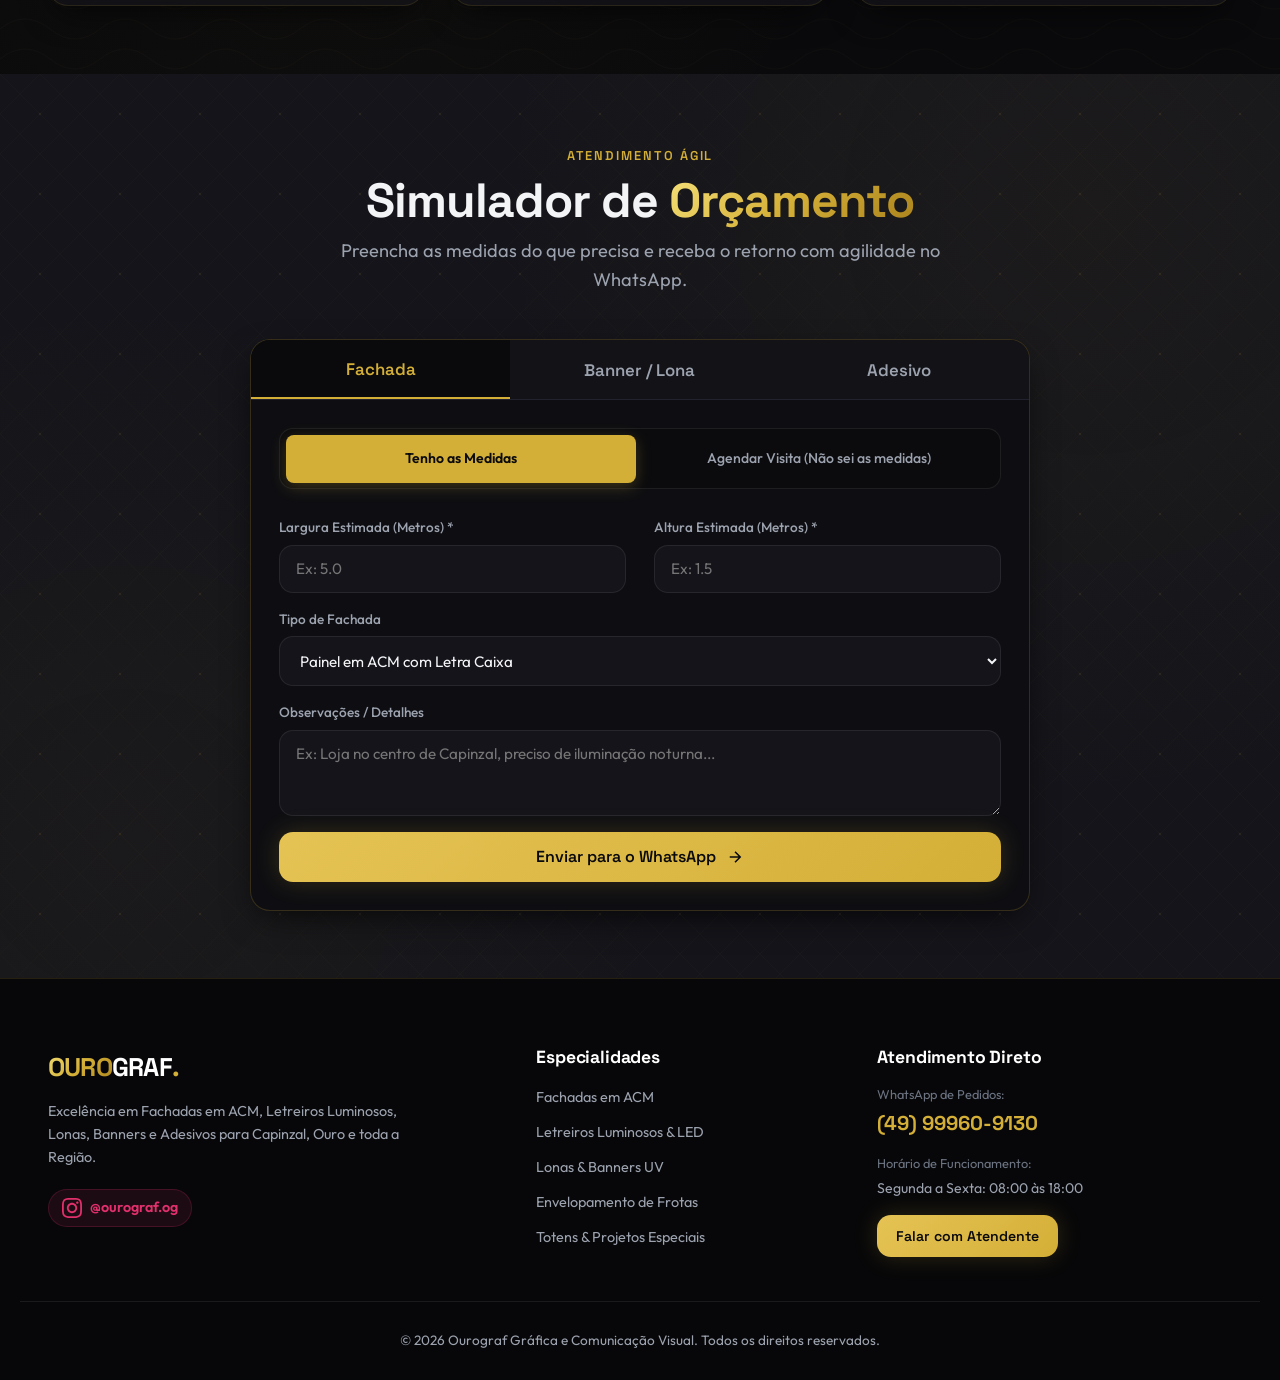
==== commit 4e2a2771: "fix(mobile): remocao do sticky-cta redundante e otimizacao de respiro do header e logo no celular" ====
--- a/index.html
+++ b/index.html
@@ -603,14 +603,6 @@
         </a>
     </div>
 
-    <!-- Sticky CTA Mobile -->
-    <div class="sticky-cta">
-        <a href="https://wa.me/5549999609130?text=Ol%C3%A1%2C%20Ourograf!%20Estou%20no%20site%20e%20gostaria%20de%20um%20or%C3%A7amento." target="_blank" rel="noopener noreferrer" class="btn btn-primary btn-full pulse-animation">
-            <svg width="20" height="20" viewBox="0 0 24 24" fill="currentColor"><path d="M17.472 14.382c-.297-.149-1.758-.867-2.03-.967-.273-.099-.471-.148-.67.15-.197.297-.767.966-.94 1.164-.173.199-.347.223-.644.075-.297-.15-1.255-.463-2.39-1.475-.883-.788-1.48-1.761-1.653-2.059-.173-.297-.018-.458.13-.606.134-.133.298-.347.446-.52.149-.174.198-.298.298-.497.099-.198.05-.371-.025-.52-.075-.149-.669-1.612-.916-2.207-.242-.579-.487-.5-.669-.51a12.8 12.8 0 0 0-.57-.01c-.198 0-.52.074-.792.372-.272.297-1.04 1.016-1.04 2.479 0 1.462 1.065 2.875 1.213 3.074.149.198 2.096 3.2 5.077 4.487.709.306 1.262.489 1.694.625.712.227 1.36.195 1.871.118.571-.085 1.758-.719 2.006-1.413.248-.694.248-1.289.173-1.413-.074-.124-.272-.198-.57-.347m-5.421 7.403h-.004a9.87 9.87 0 0 1-5.031-1.378l-.361-.214-3.741.982.998-3.648-.235-.374a9.86 9.86 0 0 1-1.51-5.26c.001-5.45 4.436-9.884 9.888-9.884 2.64 0 5.122 1.03 6.988 2.898a9.825 9.825 0 0 1 2.893 6.994c-.003 5.45-4.437 9.884-9.885 9.884m8.413-18.297A11.815 11.815 0 0 0 12.05 0C5.495 0 .16 5.335.157 11.892c0 2.096.547 4.142 1.588 5.945L.057 24l6.305-1.654a11.882 11.882 0 0 0 5.683 1.448h.005c6.554 0 11.89-5.335 11.893-11.893a11.821 11.821 0 0 0-3.48-8.413Z"/></svg>
-            <span>Fazer Orçamento no WhatsApp</span>
-        </a>
-    </div>
-
     <script src="js/main.js"></script>
 </body>
 </html>
--- a/css/style.css
+++ b/css/style.css
@@ -1258,16 +1258,7 @@
     color: var(--color-text-dim);
 }
 
-.sticky-cta {
-    display: none;
-    position: fixed;
-    bottom: var(--space-sm);
-    left: 50%;
-    transform: translateX(-50%);
-    width: calc(100% - 2rem);
-    max-width: 400px;
-    z-index: var(--z-sticky);
-}
+
 
 /* =========================================
    FLOATING SOCIAL WIDGET (CANTO INFERIOR DIREITO)
@@ -1357,18 +1348,47 @@
 }
 
 @media (max-width: 768px) {
+    .navbar {
+        padding: 0.65rem 0;
+    }
+
+    .nav-content {
+        padding: 0 0.75rem;
+    }
+
+    .brand-logo {
+        font-size: 1.25rem;
+        letter-spacing: -0.02em;
+    }
+
+    .nav-direct-actions {
+        gap: 0.45rem;
+    }
+
+    .btn-direct-quote {
+        display: none;
+    }
+
+    .btn-direct-wa {
+        padding: 0.38rem 0.68rem;
+        font-size: 0.76rem;
+        gap: 0.3rem;
+        border-radius: var(--radius-sm);
+    }
+
+    .btn-direct-wa svg {
+        width: 15px;
+        height: 15px;
+    }
+
     .mobile-menu-toggle {
         display: flex;
-    }
-
-    .btn-direct-quote {
-        display: none;
-    }
-
-    .btn-direct-wa {
-        padding: 0.45rem 0.85rem;
-        font-size: 0.82rem;
-        gap: 0.35rem;
+        padding: 0.25rem;
+        gap: 4px;
+    }
+
+    .mobile-menu-toggle span {
+        width: 20px;
     }
 
     .nav-drawer-actions {
@@ -1377,7 +1397,7 @@
 
     .nav-links {
         position: fixed;
-        top: 70px;
+        top: 60px;
         left: 0;
         width: 100%;
         background: rgba(10, 10, 12, 0.98);
@@ -1394,7 +1414,7 @@
 
     .hero {
         text-align: center;
-        padding-top: 90px;
+        padding-top: 85px;
         min-height: auto;
     }
 
@@ -1436,18 +1456,14 @@
         grid-template-columns: 1fr;
     }
 
-    .sticky-cta {
-        display: block;
-    }
-
     .floating-social-widget {
-        bottom: 82px;
+        bottom: 20px;
         right: 16px;
         gap: 10px;
     }
 
     .floating-btn {
-        width: 46px;
-        height: 46px;
-    }
-}
+        width: 48px;
+        height: 48px;
+    }
+}
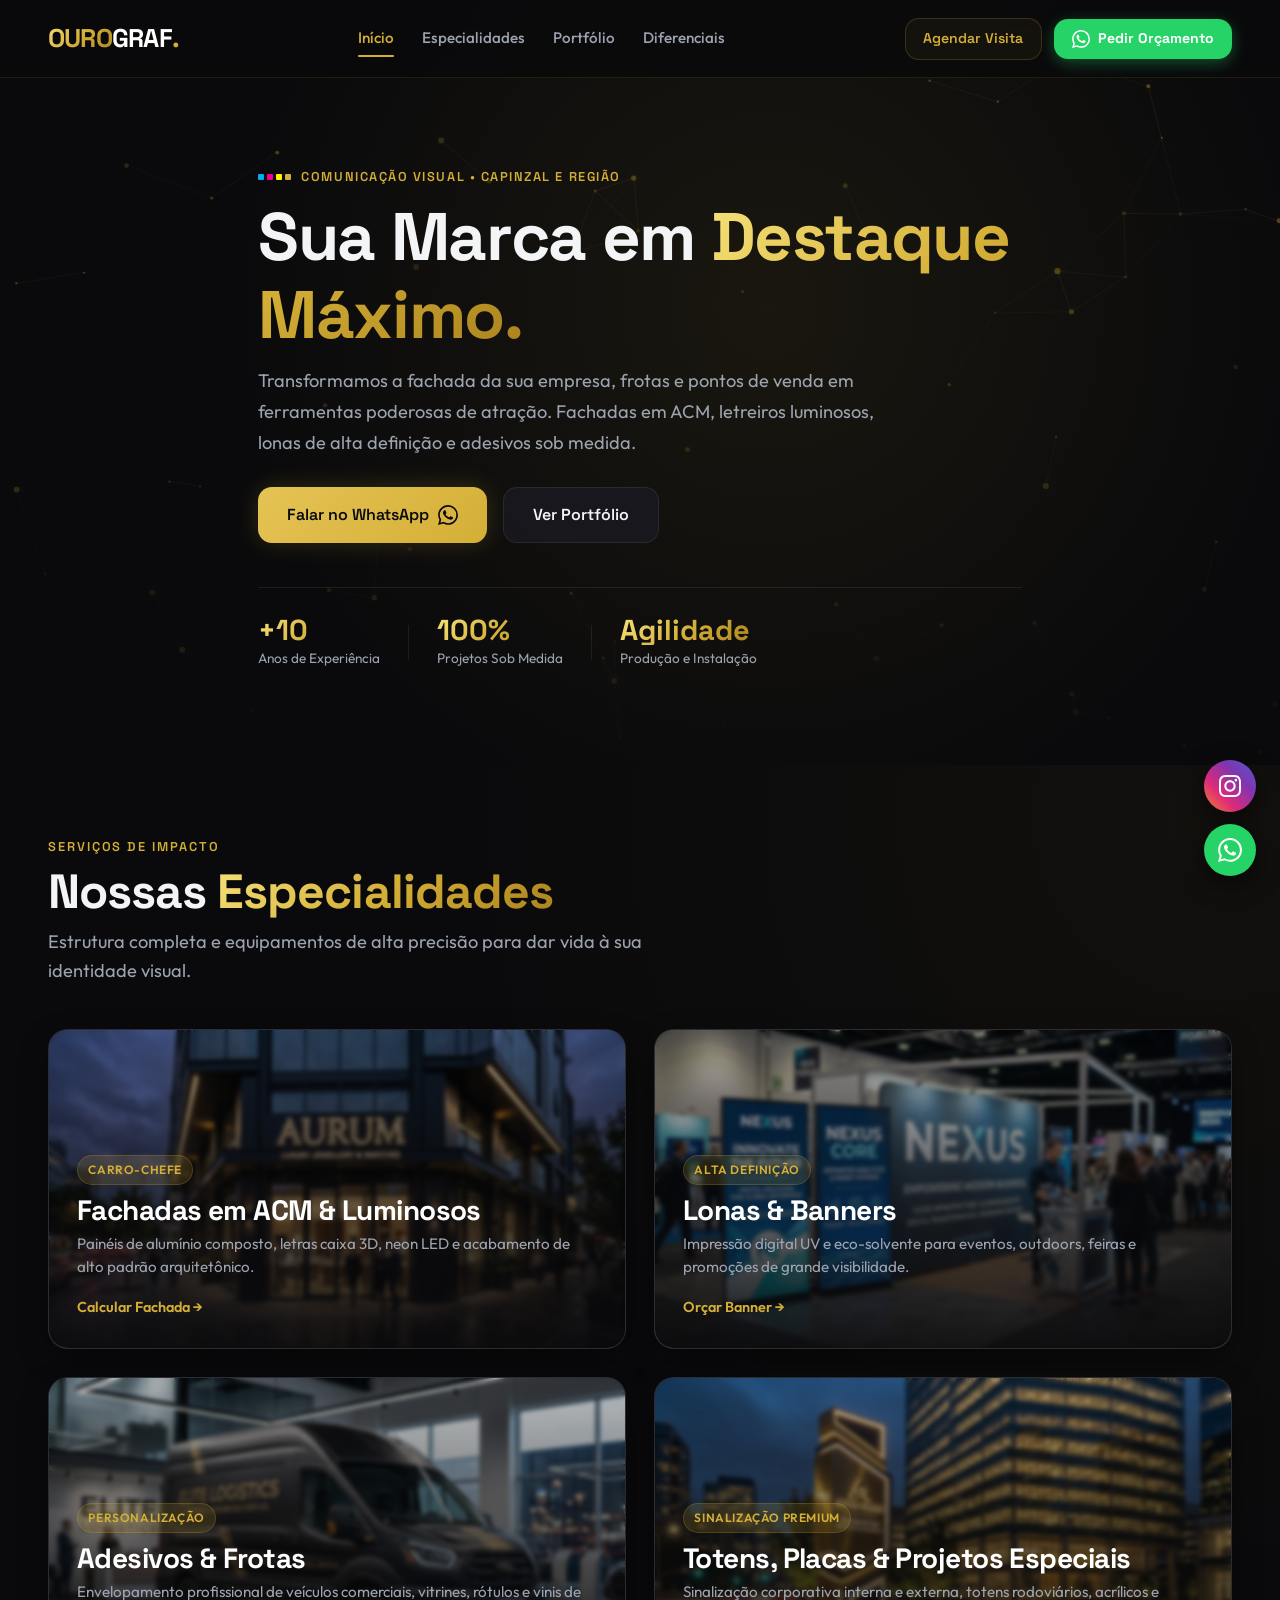
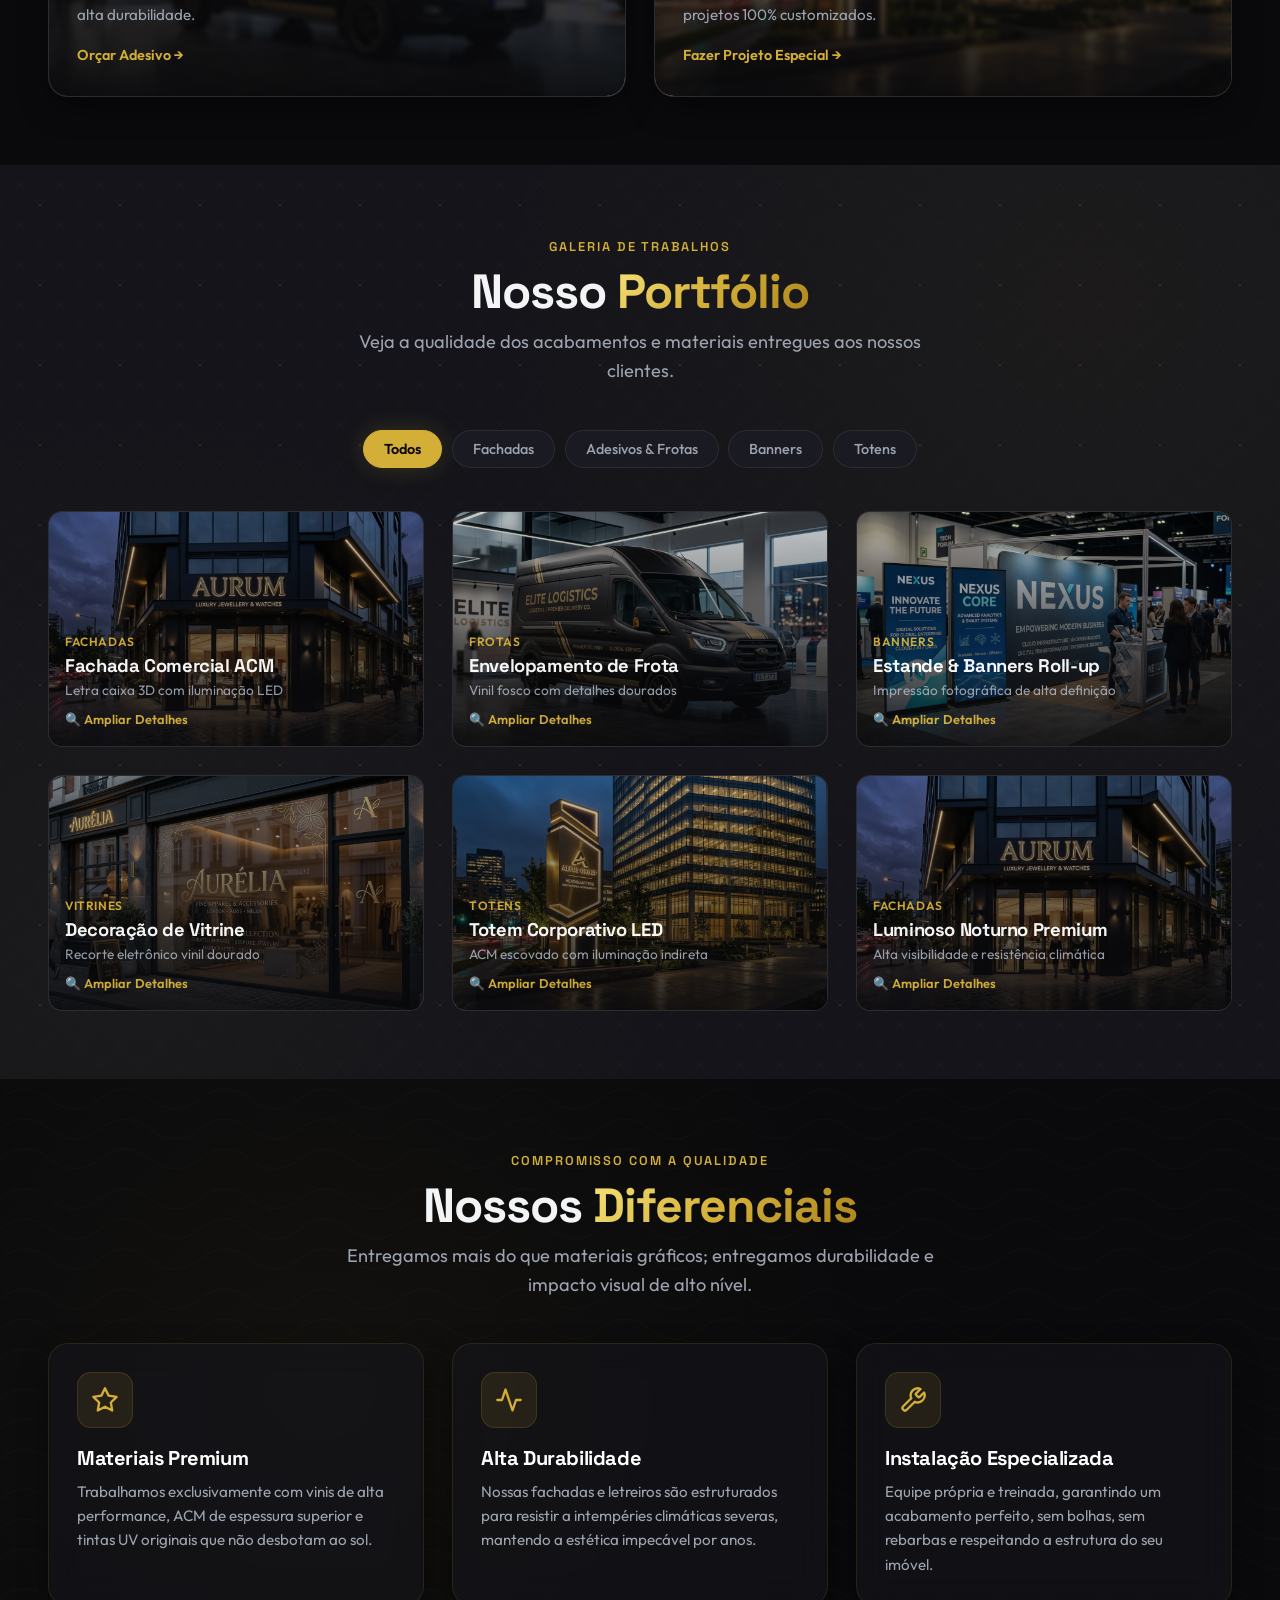
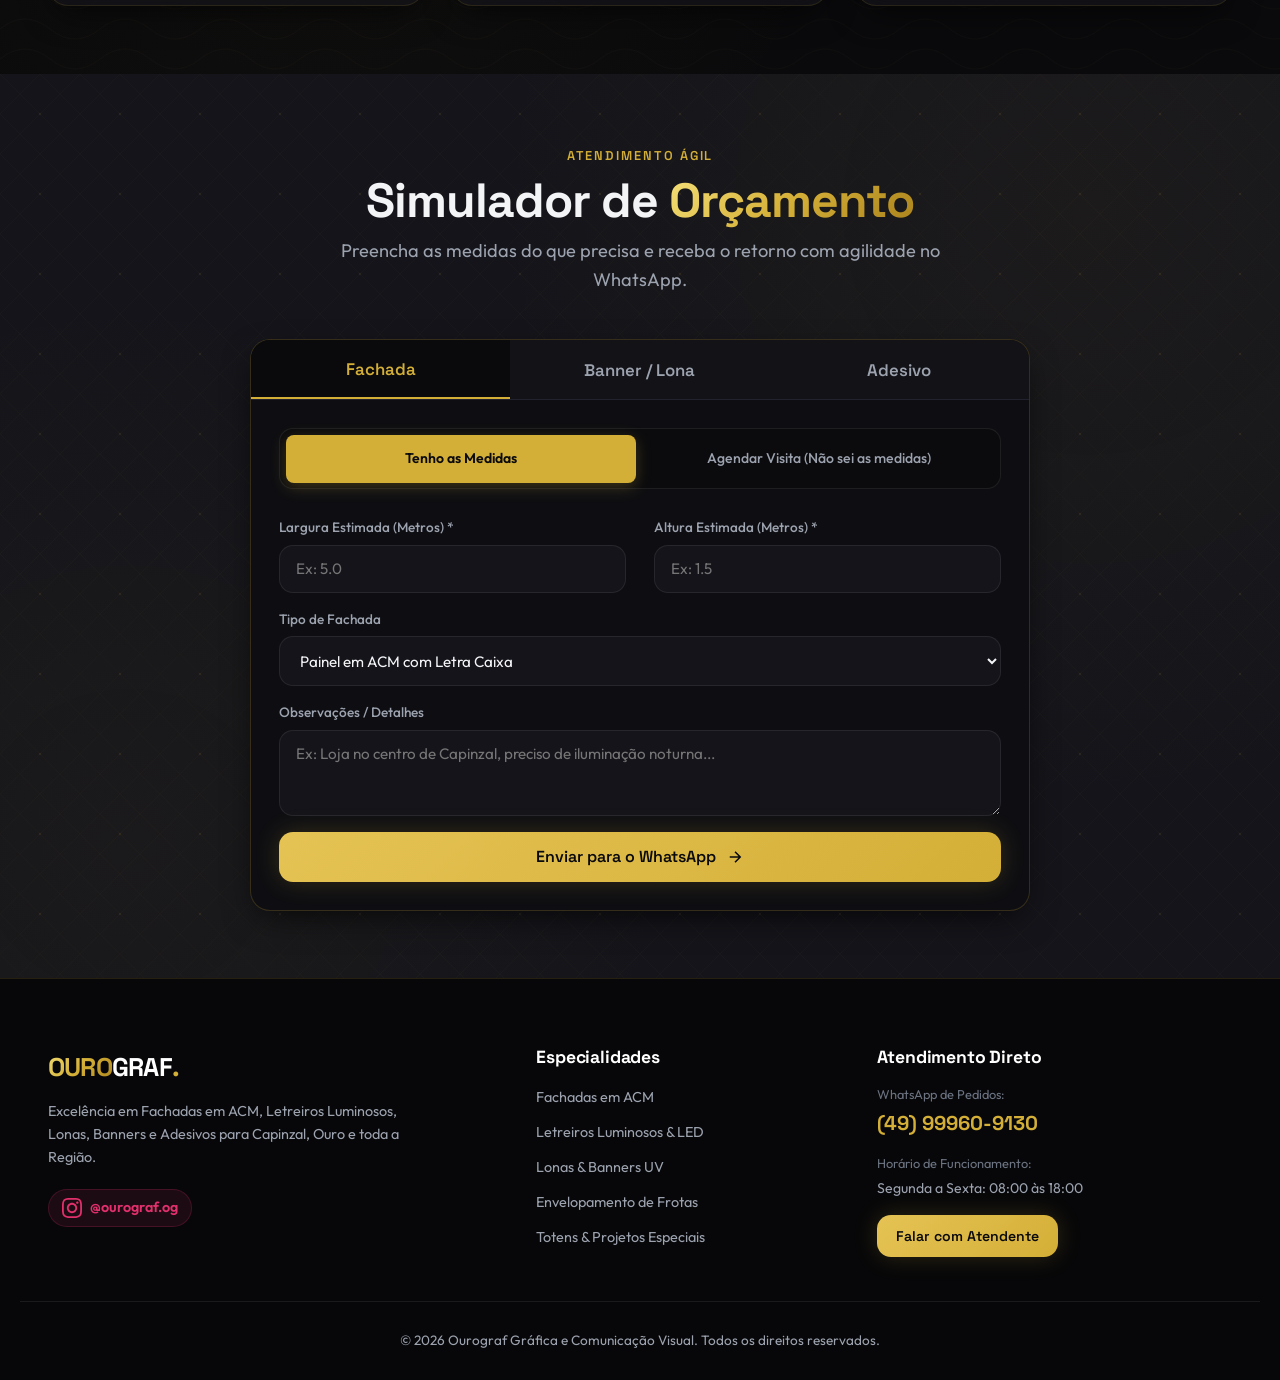
==== commit 23a7b4e6: "refactor(mobile): remocao do menu hamburguer para layout ultra-clean focado em conversao direta" ====
--- a/index.html
+++ b/index.html
@@ -22,23 +22,15 @@
                 <span class="logo-ouro">OURO</span><span class="logo-graf">GRAF</span><span class="gold-dot">.</span>
             </a>
             
-            <!-- Menu de Navegação (Desktop / Gaveta Mobile) -->
+            <!-- Menu de Navegação (Desktop) -->
             <nav class="nav-links" id="nav-links">
                 <a href="#hero" class="nav-link active">Início</a>
                 <a href="#especialidades" class="nav-link">Especialidades</a>
                 <a href="#portfolio" class="nav-link">Portfólio</a>
                 <a href="#diferenciais" class="nav-link">Diferenciais</a>
-                <div class="nav-drawer-actions">
-                    <a href="#orcamento" class="btn btn-outline btn-full" onclick="selectTab('fachada'); document.getElementById('nav-links').classList.remove('open');">
-                        <span>Agendar Visita Técnica</span>
-                    </a>
-                    <a href="https://wa.me/5549999609130?text=Ol%C3%A1%2C%20Ourograf!%20Gostaria%20de%20um%20or%C3%A7amento." target="_blank" rel="noopener noreferrer" class="btn btn-primary btn-full">
-                        <span>Falar no WhatsApp (49) 99960-9130</span>
-                    </a>
-                </div>
             </nav>
 
-            <!-- Gatilhos de Ação Diretos (SEMPRE VISÍVEIS NO TOPO, MESMO NO MOBILE) -->
+            <!-- Gatilhos de Ação Diretos (Desktop & Mobile) -->
             <div class="nav-direct-actions">
                 <a href="#orcamento" class="btn-direct-quote" onclick="selectTab('fachada')">
                     <span>Agendar Visita</span>
@@ -47,11 +39,6 @@
                     <svg width="18" height="18" viewBox="0 0 24 24" fill="currentColor"><path d="M17.472 14.382c-.297-.149-1.758-.867-2.03-.967-.273-.099-.471-.148-.67.15-.197.297-.767.966-.94 1.164-.173.199-.347.223-.644.075-.297-.15-1.255-.463-2.39-1.475-.883-.788-1.48-1.761-1.653-2.059-.173-.297-.018-.458.13-.606.134-.133.298-.347.446-.52.149-.174.198-.298.298-.497.099-.198.05-.371-.025-.52-.075-.149-.669-1.612-.916-2.207-.242-.579-.487-.5-.669-.51a12.8 12.8 0 0 0-.57-.01c-.198 0-.52.074-.792.372-.272.297-1.04 1.016-1.04 2.479 0 1.462 1.065 2.875 1.213 3.074.149.198 2.096 3.2 5.077 4.487.709.306 1.262.489 1.694.625.712.227 1.36.195 1.871.118.571-.085 1.758-.719 2.006-1.413.248-.694.248-1.289.173-1.413-.074-.124-.272-.198-.57-.347m-5.421 7.403h-.004a9.87 9.87 0 0 1-5.031-1.378l-.361-.214-3.741.982.998-3.648-.235-.374a9.86 9.86 0 0 1-1.51-5.26c.001-5.45 4.436-9.884 9.888-9.884 2.64 0 5.122 1.03 6.988 2.898a9.825 9.825 0 0 1 2.893 6.994c-.003 5.45-4.437 9.884-9.885 9.884m8.413-18.297A11.815 11.815 0 0 0 12.05 0C5.495 0 .16 5.335.157 11.892c0 2.096.547 4.142 1.588 5.945L.057 24l6.305-1.654a11.882 11.882 0 0 0 5.683 1.448h.005c6.554 0 11.89-5.335 11.893-11.893a11.821 11.821 0 0 0-3.48-8.413Z"/></svg>
                     <span>Pedir Orçamento</span>
                 </a>
-                <button class="mobile-menu-toggle" id="mobile-toggle" aria-label="Abrir menu de seções">
-                    <span></span>
-                    <span></span>
-                    <span></span>
-                </button>
             </div>
         </div>
     </header>
--- a/css/style.css
+++ b/css/style.css
@@ -350,33 +350,7 @@
     color: #FFFFFF;
 }
 
-.nav-drawer-actions {
-    display: none;
-    width: 100%;
-    flex-direction: column;
-    gap: var(--space-xs);
-    padding-top: var(--space-sm);
-    border-top: 1px solid var(--color-border-subtle);
-    margin-top: var(--space-xs);
-}
-
-.mobile-menu-toggle {
-    display: none;
-    background: none;
-    border: none;
-    cursor: pointer;
-    flex-direction: column;
-    gap: 5px;
-    padding: 0.5rem;
-}
-
-.mobile-menu-toggle span {
-    display: block;
-    width: 24px;
-    height: 2px;
-    background-color: var(--color-text-main);
-    transition: all 0.3s ease;
-}
+
 
 /* =========================================
    HERO COM CANVAS INTERATIVO
@@ -1370,46 +1344,19 @@
     }
 
     .btn-direct-wa {
-        padding: 0.38rem 0.68rem;
-        font-size: 0.76rem;
-        gap: 0.3rem;
+        padding: 0.45rem 0.85rem;
+        font-size: 0.82rem;
+        gap: 0.35rem;
         border-radius: var(--radius-sm);
     }
 
     .btn-direct-wa svg {
-        width: 15px;
-        height: 15px;
-    }
-
-    .mobile-menu-toggle {
-        display: flex;
-        padding: 0.25rem;
-        gap: 4px;
-    }
-
-    .mobile-menu-toggle span {
-        width: 20px;
-    }
-
-    .nav-drawer-actions {
-        display: flex;
+        width: 16px;
+        height: 16px;
     }
 
     .nav-links {
-        position: fixed;
-        top: 60px;
-        left: 0;
-        width: 100%;
-        background: rgba(10, 10, 12, 0.98);
-        border-bottom: 1px solid var(--color-border);
-        flex-direction: column;
-        padding: var(--space-md);
-        gap: var(--space-sm);
         display: none;
-    }
-
-    .nav-links.open {
-        display: flex;
     }
 
     .hero {
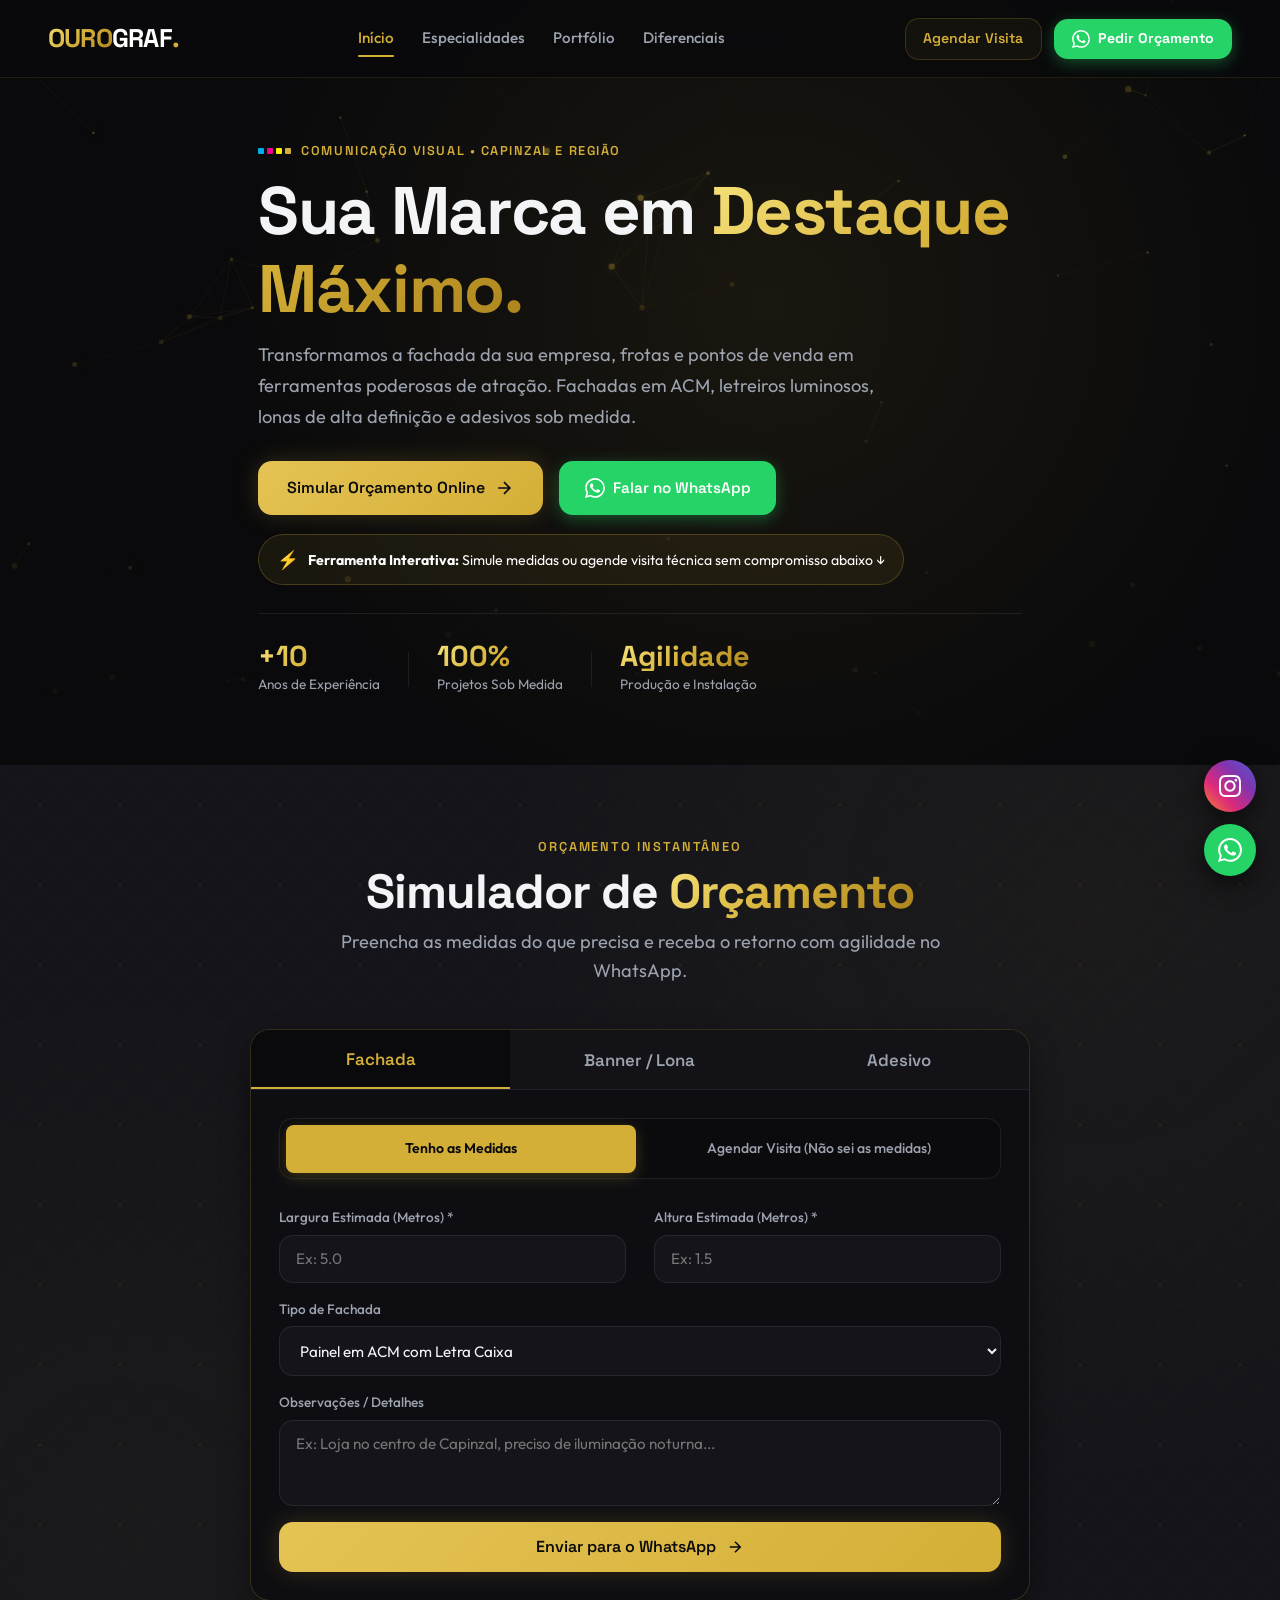
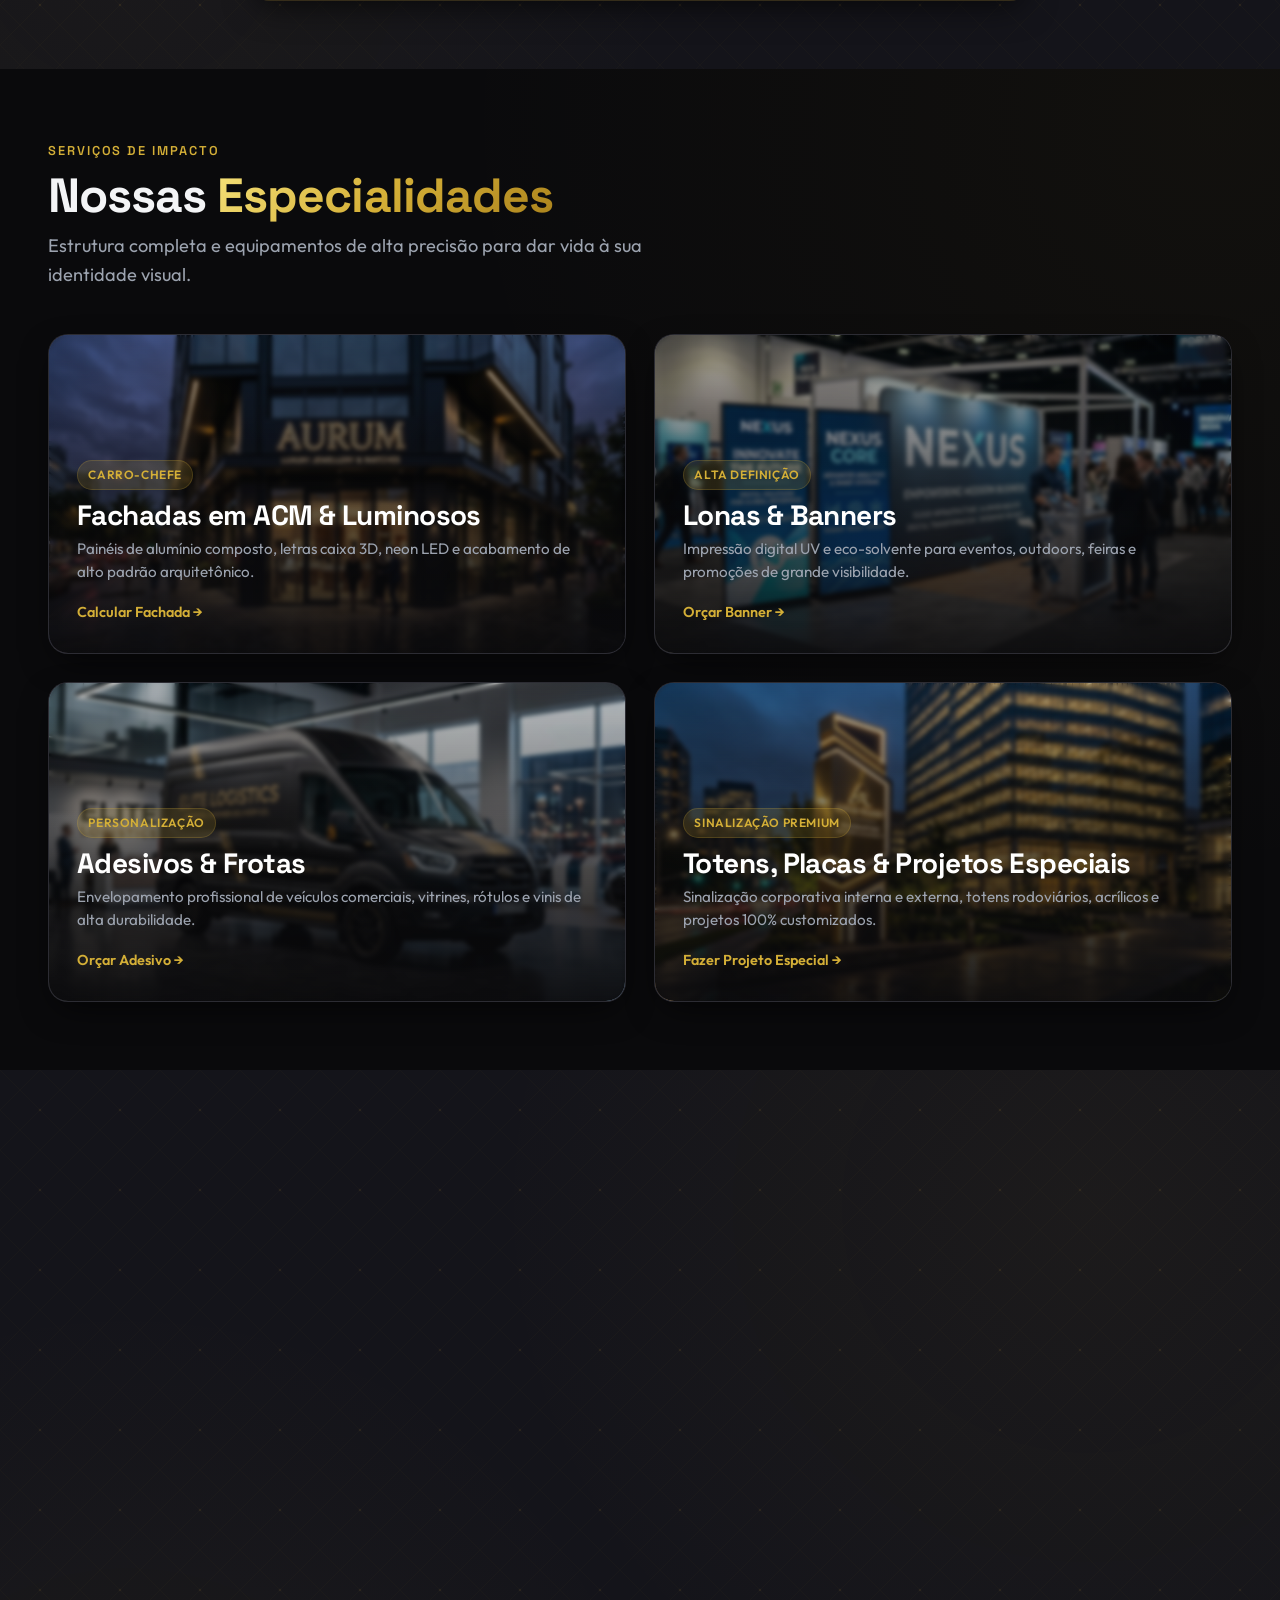
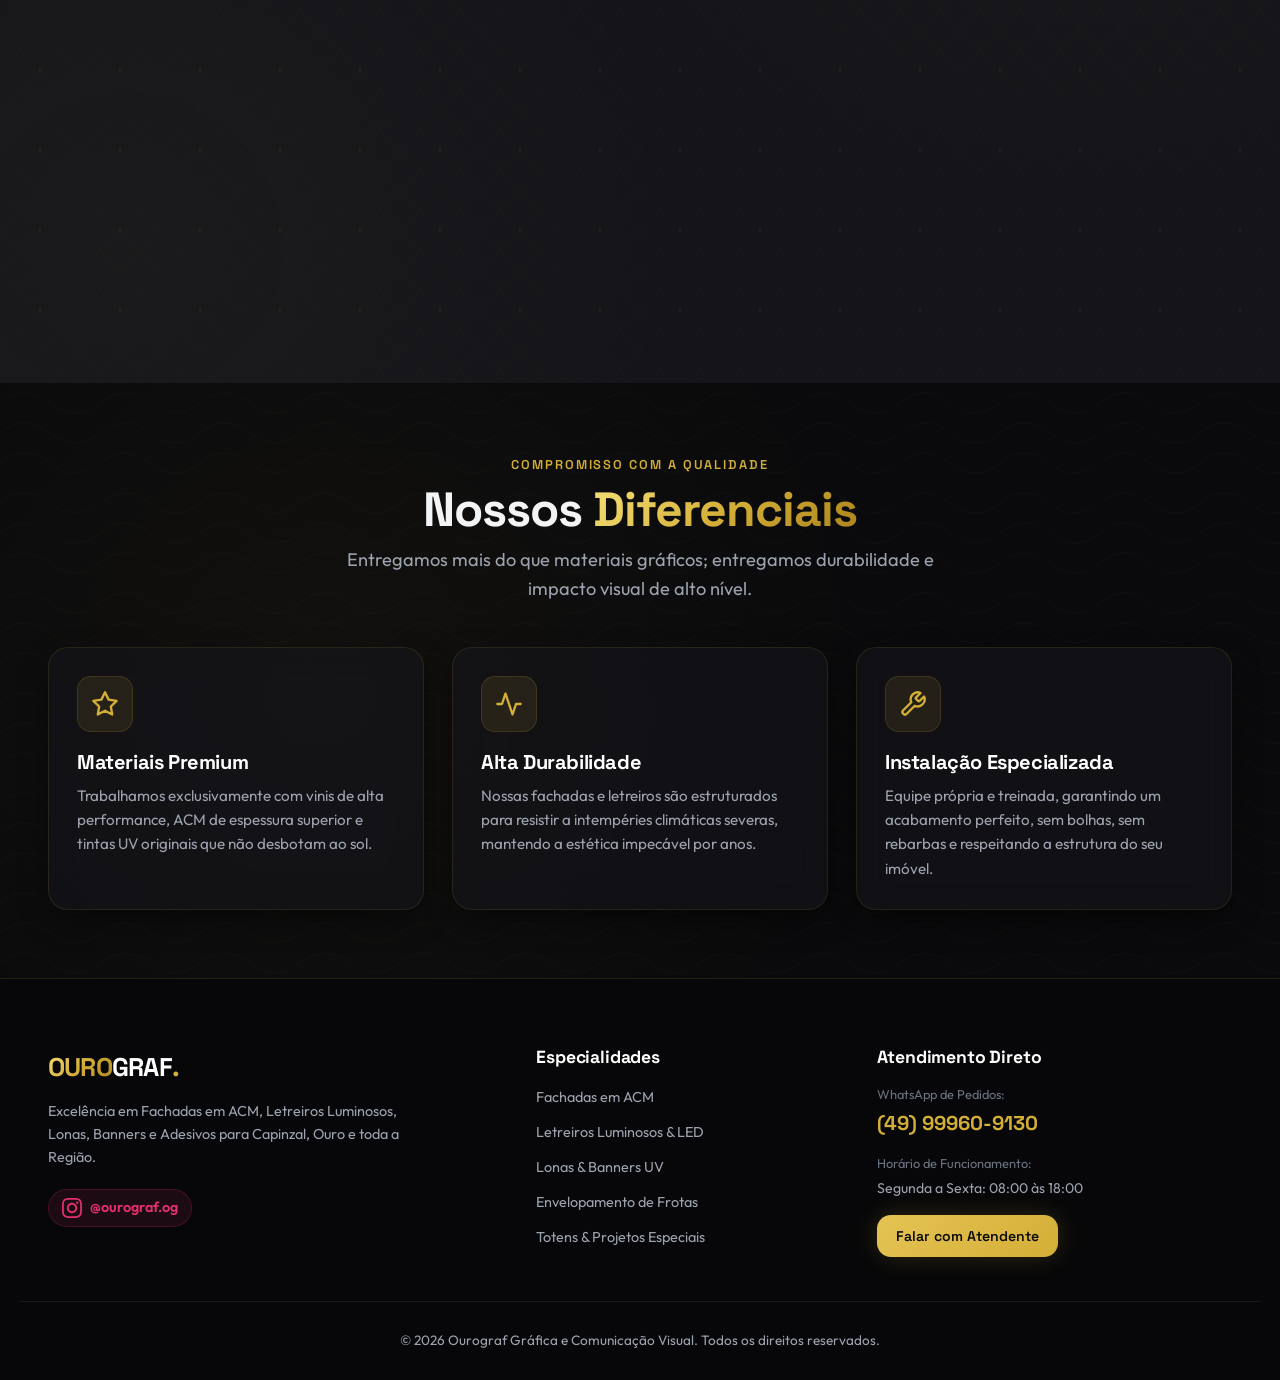
==== commit 8c7251c8: "feat: reposicionamento do simulador de orcamento para o 2 bloco e destaque de conversao no hero" ====
--- a/index.html
+++ b/index.html
@@ -67,12 +67,21 @@
             </p>
 
             <div class="hero-actions">
-                <a href="https://wa.me/5549999609130?text=Ol%C3%A1%2C%20Ourograf!%20Gostaria%20de%20fazer%20um%20or%C3%A7amento." target="_blank" rel="noopener noreferrer" class="btn btn-primary">
+                <a href="#orcamento" class="btn btn-primary" onclick="selectTab('fachada')">
+                    <span>Simular Orçamento Online</span>
+                    <svg width="20" height="20" viewBox="0 0 24 24" fill="none" stroke="currentColor" stroke-width="2"><path d="M5 12h14M12 5l7 7-7 7"/></svg>
+                </a>
+                <a href="https://wa.me/5549999609130?text=Ol%C3%A1%2C%20Ourograf!%20Gostaria%20de%20fazer%20um%20or%C3%A7amento." target="_blank" rel="noopener noreferrer" class="btn btn-whatsapp-hero">
+                    <svg width="20" height="20" viewBox="0 0 24 24" fill="currentColor"><path d="M17.472 14.382c-.297-.149-1.758-.867-2.03-.967-.273-.099-.471-.148-.67.15-.197.297-.767.966-.94 1.164-.173.199-.347.223-.644.075-.297-.15-1.255-.463-2.39-1.475-.883-.788-1.48-1.761-1.653-2.059-.173-.297-.018-.458.13-.606.134-.133.298-.347.446-.52.149-.174.198-.298.298-.497.099-.198.05-.371-.025-.52-.075-.149-.669-1.612-.916-2.207-.242-.579-.487-.5-.669-.51a12.8 12.8 0 0 0-.57-.01c-.198 0-.52.074-.792.372-.272.297-1.04 1.016-1.04 2.479 0 1.462 1.065 2.875 1.213 3.074.149.198 2.096 3.2 5.077 4.487.709.306 1.262.489 1.694.625.712.227 1.36.195 1.871.118.571-.085 1.758-.719 2.006-1.413.248-.694.248-1.289.173-1.413-.074-.124-.272-.198-.57-.347m-5.421 7.403h-.004a9.87 9.87 0 0 1-5.031-1.378l-.361-.214-3.741.982.998-3.648-.235-.374a9.86 9.86 0 0 1-1.51-5.26c.001-5.45 4.436-9.884 9.888-9.884 2.64 0 5.122 1.03 6.988 2.898a9.825 9.825 0 0 1 2.893 6.994c-.003 5.45-4.437 9.884-9.885 9.884m8.413-18.297A11.815 11.815 0 0 0 12.05 0C5.495 0 .16 5.335.157 11.892c0 2.096.547 4.142 1.588 5.945L.057 24l6.305-1.654a11.882 11.882 0 0 0 5.683 1.448h.005c6.554 0 11.89-5.335 11.893-11.893a11.821 11.821 0 0 0-3.48-8.413Z"/></svg>
                     <span>Falar no WhatsApp</span>
-                    <svg width="20" height="20" viewBox="0 0 24 24" fill="currentColor"><path d="M17.472 14.382c-.297-.149-1.758-.867-2.03-.967-.273-.099-.471-.148-.67.15-.197.297-.767.966-.94 1.164-.173.199-.347.223-.644.075-.297-.15-1.255-.463-2.39-1.475-.883-.788-1.48-1.761-1.653-2.059-.173-.297-.018-.458.13-.606.134-.133.298-.347.446-.52.149-.174.198-.298.298-.497.099-.198.05-.371-.025-.52-.075-.149-.669-1.612-.916-2.207-.242-.579-.487-.5-.669-.51a12.8 12.8 0 0 0-.57-.01c-.198 0-.52.074-.792.372-.272.297-1.04 1.016-1.04 2.479 0 1.462 1.065 2.875 1.213 3.074.149.198 2.096 3.2 5.077 4.487.709.306 1.262.489 1.694.625.712.227 1.36.195 1.871.118.571-.085 1.758-.719 2.006-1.413.248-.694.248-1.289.173-1.413-.074-.124-.272-.198-.57-.347m-5.421 7.403h-.004a9.87 9.87 0 0 1-5.031-1.378l-.361-.214-3.741.982.998-3.648-.235-.374a9.86 9.86 0 0 1-1.51-5.26c.001-5.45 4.436-9.884 9.888-9.884 2.64 0 5.122 1.03 6.988 2.898a9.825 9.825 0 0 1 2.893 6.994c-.003 5.45-4.437 9.884-9.885 9.884m8.413-18.297A11.815 11.815 0 0 0 12.05 0C5.495 0 .16 5.335.157 11.892c0 2.096.547 4.142 1.588 5.945L.057 24l6.305-1.654a11.882 11.882 0 0 0 5.683 1.448h.005c6.554 0 11.89-5.335 11.893-11.893a11.821 11.821 0 0 0-3.48-8.413Z"/></svg>
                 </a>
-                <a href="#portfolio" class="btn btn-secondary">Ver Portfólio</a>
-            </div>
+            </div>
+
+            <!-- Destaque / Teaser Interativo do Simulador -->
+            <a href="#orcamento" class="hero-tool-teaser" onclick="selectTab('fachada')">
+                <span class="tool-teaser-icon">⚡</span>
+                <span class="tool-teaser-text"><strong>Ferramenta Interativa:</strong> Simule medidas ou agende visita técnica sem compromisso abaixo ↓</span>
+            </a>
 
             <div class="hero-stats">
                 <div class="stat-item">
@@ -93,7 +102,188 @@
         </div>
     </section>
 
-    <!-- Seção 2: Especialidades (Bento Box com Imagens Reais) -->
+    <!-- Seção 2: Simulador de Orçamento (Aba Interativa Imediata) -->
+    <section id="orcamento" class="section bg-darker">
+        <div class="container">
+            <div class="section-header text-center reveal">
+                <span class="section-tag">ORÇAMENTO INSTANTÂNEO</span>
+                <h2>Simulador de <span class="text-gold">Orçamento</span></h2>
+                <p>Preencha as medidas do que precisa e receba o retorno com agilidade no WhatsApp.</p>
+            </div>
+
+            <div class="quote-builder reveal">
+                <!-- Abas -->
+                <div class="tabs">
+                    <button class="tab-btn active" data-target="fachada">Fachada</button>
+                    <button class="tab-btn" data-target="banner">Banner / Lona</button>
+                    <button class="tab-btn" data-target="adesivo">Adesivo</button>
+                </div>
+
+                <!-- Formulários Dinâmicos -->
+                <div class="tab-content active" id="fachada">
+                    <form class="quote-form" data-type="Fachada">
+                        <div class="quote-mode-selector">
+                            <label class="mode-radio">
+                                <input type="radio" name="fachada_modo" value="medidas" checked>
+                                <span>Tenho as Medidas</span>
+                            </label>
+                            <label class="mode-radio">
+                                <input type="radio" name="fachada_modo" value="visita">
+                                <span>Agendar Visita (Não sei as medidas)</span>
+                            </label>
+                        </div>
+                        <div class="form-section mode-medidas active">
+                            <div class="form-row">
+                                <div class="input-group">
+                                    <label>Largura Estimada (Metros) *</label>
+                                    <input type="number" step="0.1" name="largura" placeholder="Ex: 5.0" required>
+                                </div>
+                                <div class="input-group">
+                                    <label>Altura Estimada (Metros) *</label>
+                                    <input type="number" step="0.1" name="altura" placeholder="Ex: 1.5" required>
+                                </div>
+                            </div>
+                        </div>
+                        <div class="form-section mode-visita" style="display: none;">
+                            <div class="input-group">
+                                <label>Endereço / Local para Visita Técnica *</label>
+                                <input type="text" name="endereco" placeholder="Ex: Rua Principal, 123 - Centro">
+                            </div>
+                        </div>
+                        <div class="input-group">
+                            <label>Tipo de Fachada</label>
+                            <select name="tipo">
+                                <option value="Painel em ACM com Letra Caixa">Painel em ACM com Letra Caixa</option>
+                                <option value="Painel em ACM Simples">Painel em ACM Simples</option>
+                                <option value="Lona com Estrutura Metálica">Lona com Estrutura Metálica</option>
+                                <option value="Letreiro Iluminado LED">Letreiro Iluminado LED</option>
+                                <option value="Não sei / Preciso de consultoria">Não sei / Preciso de consultoria</option>
+                            </select>
+                        </div>
+                        <div class="input-group">
+                            <label>Observações / Detalhes</label>
+                            <textarea name="obs" rows="3" placeholder="Ex: Loja no centro de Capinzal, preciso de iluminação noturna..."></textarea>
+                        </div>
+                        <button type="button" class="btn btn-primary btn-full generate-wa">
+                            <span>Enviar para o WhatsApp</span>
+                            <svg width="18" height="18" viewBox="0 0 24 24" fill="none" stroke="currentColor" stroke-width="2"><path d="M5 12h14M12 5l7 7-7 7"/></svg>
+                        </button>
+                    </form>
+                </div>
+
+                <div class="tab-content" id="banner">
+                    <form class="quote-form" data-type="Banner/Lona">
+                        <div class="quote-mode-selector">
+                            <label class="mode-radio">
+                                <input type="radio" name="banner_modo" value="medidas" checked>
+                                <span>Medidas Exatas</span>
+                            </label>
+                            <label class="mode-radio">
+                                <input type="radio" name="banner_modo" value="padrao">
+                                <span>Ver Tamanhos Padrão</span>
+                            </label>
+                        </div>
+                        <div class="form-section mode-medidas active">
+                            <div class="form-row">
+                                <div class="input-group">
+                                    <label>Largura (cm) *</label>
+                                    <input type="number" name="largura" placeholder="Ex: 120" required>
+                                </div>
+                                <div class="input-group">
+                                    <label>Altura (cm) *</label>
+                                    <input type="number" name="altura" placeholder="Ex: 90" required>
+                                </div>
+                            </div>
+                        </div>
+                        <div class="form-section mode-padrao" style="display: none;">
+                            <div class="input-group">
+                                <label>Tamanho Estimado</label>
+                                <select name="tamanho_padrao">
+                                    <option value="Pequeno (aprox. 90x60cm)">Banner Pequeno (aprox. 90x60cm) - Sob Consulta</option>
+                                    <option value="Médio (aprox. 120x90cm)">Banner Médio (aprox. 120x90cm) - Sob Consulta</option>
+                                    <option value="Grande (aprox. 200x120cm)">Banner Grande (aprox. 200x120cm) - Sob Consulta</option>
+                                </select>
+                            </div>
+                        </div>
+                        <div class="input-group">
+                            <label>Tipo de Acabamento</label>
+                            <select name="acabamento">
+                                <option value="Bainha e Ilhós metálicos">Bainha e Ilhós metálicos</option>
+                                <option value="Bastão de madeira com cordinha">Bastão de madeira com cordinha</option>
+                                <option value="Banner Roll-up com suporte">Banner Roll-up com suporte</option>
+                                <option value="Apenas refilado (sem acabamento)">Apenas refilado (sem acabamento)</option>
+                            </select>
+                        </div>
+                        <div class="input-group">
+                            <label>Quantidade e Detalhes</label>
+                            <textarea name="obs" rows="2" placeholder="Ex: 2 unidades para evento..."></textarea>
+                        </div>
+                        <button type="button" class="btn btn-primary btn-full generate-wa">
+                            <span>Enviar para o WhatsApp</span>
+                            <svg width="18" height="18" viewBox="0 0 24 24" fill="none" stroke="currentColor" stroke-width="2"><path d="M5 12h14M12 5l7 7-7 7"/></svg>
+                        </button>
+                    </form>
+                </div>
+
+                <div class="tab-content" id="adesivo">
+                    <form class="quote-form" data-type="Adesivo">
+                        <div class="quote-mode-selector">
+                            <label class="mode-radio">
+                                <input type="radio" name="adesivo_modo" value="medidas" checked>
+                                <span>Medidas Exatas</span>
+                            </label>
+                            <label class="mode-radio">
+                                <input type="radio" name="adesivo_modo" value="padrao">
+                                <span>Estimativa por m²</span>
+                            </label>
+                        </div>
+                        <div class="form-section mode-medidas active">
+                            <div class="form-row">
+                                <div class="input-group">
+                                    <label>Largura (cm) *</label>
+                                    <input type="number" name="largura" placeholder="Ex: 50" required>
+                                </div>
+                                <div class="input-group">
+                                    <label>Altura (cm) *</label>
+                                    <input type="number" name="altura" placeholder="Ex: 50" required>
+                                </div>
+                            </div>
+                        </div>
+                        <div class="form-section mode-padrao" style="display: none;">
+                            <div class="input-group">
+                                <label>Quantidade Estimada</label>
+                                <select name="metro_quadrado">
+                                    <option value="Menos de 1m²">Pequeno Formato (Menos de 1m²) - Sob Consulta</option>
+                                    <option value="Até 5m²">Médio Formato (1 a 5m²) - Sob Consulta</option>
+                                    <option value="Mais de 5m²">Grande Formato (Mais de 5m²) - Sob Consulta</option>
+                                </select>
+                            </div>
+                        </div>
+                        <div class="input-group">
+                            <label>Finalidade da Aplicação</label>
+                            <select name="aplicacao">
+                                <option value="Vitrine de Loja / Vidro">Vitrine de Loja / Vidro</option>
+                                <option value="Envelopamento de Veículo / Carro">Envelopamento de Veículo / Carro</option>
+                                <option value="Rótulos / Etiquetas Personalizadas">Rótulos / Etiquetas Personalizadas</option>
+                                <option value="Parede / Sinalização Interna">Parede / Sinalização Interna</option>
+                                <option value="Outro">Outro</option>
+                            </select>
+                        </div>
+                        <div class="input-group">
+                            <label>Observações / Detalhes</label>
+                            <textarea name="obs" rows="2" placeholder="Ex: Recorte eletrônico no formato do logo..."></textarea>
+                        </div>
+                        <button type="button" class="btn btn-primary btn-full generate-wa">
+                            <span>Enviar para o WhatsApp</span>
+                            <svg width="18" height="18" viewBox="0 0 24 24" fill="none" stroke="currentColor" stroke-width="2"><path d="M5 12h14M12 5l7 7-7 7"/></svg>
+                        </button>
+                    </form>
+                </div>
+            </div>
+        </div>
+    </section>
+
+    <!-- Seção 3: Especialidades (Bento Box com Imagens Reais) -->
     <section id="especialidades" class="section">
         <div class="container">
             <div class="section-header reveal">
@@ -316,187 +506,7 @@
         </div>
     </section>
 
-    <!-- Seção 5: Simulador de Orçamento (Aba Interativa) -->
-    <section id="orcamento" class="section bg-darker">
-        <div class="container">
-            <div class="section-header text-center reveal">
-                <span class="section-tag">ATENDIMENTO ÁGIL</span>
-                <h2>Simulador de <span class="text-gold">Orçamento</span></h2>
-                <p>Preencha as medidas do que precisa e receba o retorno com agilidade no WhatsApp.</p>
-            </div>
-
-            <div class="quote-builder reveal">
-                <!-- Abas -->
-                <div class="tabs">
-                    <button class="tab-btn active" data-target="fachada">Fachada</button>
-                    <button class="tab-btn" data-target="banner">Banner / Lona</button>
-                    <button class="tab-btn" data-target="adesivo">Adesivo</button>
-                </div>
-
-                <!-- Formulários Dinâmicos -->
-                <div class="tab-content active" id="fachada">
-                    <form class="quote-form" data-type="Fachada">
-                        <div class="quote-mode-selector">
-                            <label class="mode-radio">
-                                <input type="radio" name="fachada_modo" value="medidas" checked>
-                                <span>Tenho as Medidas</span>
-                            </label>
-                            <label class="mode-radio">
-                                <input type="radio" name="fachada_modo" value="visita">
-                                <span>Agendar Visita (Não sei as medidas)</span>
-                            </label>
-                        </div>
-                        <div class="form-section mode-medidas active">
-                            <div class="form-row">
-                                <div class="input-group">
-                                    <label>Largura Estimada (Metros) *</label>
-                                    <input type="number" step="0.1" name="largura" placeholder="Ex: 5.0" required>
-                                </div>
-                                <div class="input-group">
-                                    <label>Altura Estimada (Metros) *</label>
-                                    <input type="number" step="0.1" name="altura" placeholder="Ex: 1.5" required>
-                                </div>
-                            </div>
-                        </div>
-                        <div class="form-section mode-visita" style="display: none;">
-                            <div class="input-group">
-                                <label>Endereço / Local para Visita Técnica *</label>
-                                <input type="text" name="endereco" placeholder="Ex: Rua Principal, 123 - Centro">
-                            </div>
-                        </div>
-                        <div class="input-group">
-                            <label>Tipo de Fachada</label>
-                            <select name="tipo">
-                                <option value="Painel em ACM com Letra Caixa">Painel em ACM com Letra Caixa</option>
-                                <option value="Painel em ACM Simples">Painel em ACM Simples</option>
-                                <option value="Lona com Estrutura Metálica">Lona com Estrutura Metálica</option>
-                                <option value="Letreiro Iluminado LED">Letreiro Iluminado LED</option>
-                                <option value="Não sei / Preciso de consultoria">Não sei / Preciso de consultoria</option>
-                            </select>
-                        </div>
-                        <div class="input-group">
-                            <label>Observações / Detalhes</label>
-                            <textarea name="obs" rows="3" placeholder="Ex: Loja no centro de Capinzal, preciso de iluminação noturna..."></textarea>
-                        </div>
-                        <button type="button" class="btn btn-primary btn-full generate-wa">
-                            <span>Enviar para o WhatsApp</span>
-                            <svg width="18" height="18" viewBox="0 0 24 24" fill="none" stroke="currentColor" stroke-width="2"><path d="M5 12h14M12 5l7 7-7 7"/></svg>
-                        </button>
-                    </form>
-                </div>
-
-                <div class="tab-content" id="banner">
-                    <form class="quote-form" data-type="Banner/Lona">
-                        <div class="quote-mode-selector">
-                            <label class="mode-radio">
-                                <input type="radio" name="banner_modo" value="medidas" checked>
-                                <span>Medidas Exatas</span>
-                            </label>
-                            <label class="mode-radio">
-                                <input type="radio" name="banner_modo" value="padrao">
-                                <span>Ver Tamanhos Padrão</span>
-                            </label>
-                        </div>
-                        <div class="form-section mode-medidas active">
-                            <div class="form-row">
-                                <div class="input-group">
-                                    <label>Largura (cm) *</label>
-                                    <input type="number" name="largura" placeholder="Ex: 120" required>
-                                </div>
-                                <div class="input-group">
-                                    <label>Altura (cm) *</label>
-                                    <input type="number" name="altura" placeholder="Ex: 90" required>
-                                </div>
-                            </div>
-                        </div>
-                        <div class="form-section mode-padrao" style="display: none;">
-                            <div class="input-group">
-                                <label>Tamanho Estimado</label>
-                                <select name="tamanho_padrao">
-                                    <option value="Pequeno (aprox. 90x60cm)">Banner Pequeno (aprox. 90x60cm) - Sob Consulta</option>
-                                    <option value="Médio (aprox. 120x90cm)">Banner Médio (aprox. 120x90cm) - Sob Consulta</option>
-                                    <option value="Grande (aprox. 200x120cm)">Banner Grande (aprox. 200x120cm) - Sob Consulta</option>
-                                </select>
-                            </div>
-                        </div>
-                        <div class="input-group">
-                            <label>Tipo de Acabamento</label>
-                            <select name="acabamento">
-                                <option value="Bainha e Ilhós metálicos">Bainha e Ilhós metálicos</option>
-                                <option value="Bastão de madeira com cordinha">Bastão de madeira com cordinha</option>
-                                <option value="Banner Roll-up com suporte">Banner Roll-up com suporte</option>
-                                <option value="Apenas refilado (sem acabamento)">Apenas refilado (sem acabamento)</option>
-                            </select>
-                        </div>
-                        <div class="input-group">
-                            <label>Quantidade e Detalhes</label>
-                            <textarea name="obs" rows="2" placeholder="Ex: 2 unidades para evento..."></textarea>
-                        </div>
-                        <button type="button" class="btn btn-primary btn-full generate-wa">
-                            <span>Enviar para o WhatsApp</span>
-                            <svg width="18" height="18" viewBox="0 0 24 24" fill="none" stroke="currentColor" stroke-width="2"><path d="M5 12h14M12 5l7 7-7 7"/></svg>
-                        </button>
-                    </form>
-                </div>
-
-                <div class="tab-content" id="adesivo">
-                    <form class="quote-form" data-type="Adesivo">
-                        <div class="quote-mode-selector">
-                            <label class="mode-radio">
-                                <input type="radio" name="adesivo_modo" value="medidas" checked>
-                                <span>Medidas Exatas</span>
-                            </label>
-                            <label class="mode-radio">
-                                <input type="radio" name="adesivo_modo" value="padrao">
-                                <span>Estimativa por m²</span>
-                            </label>
-                        </div>
-                        <div class="form-section mode-medidas active">
-                            <div class="form-row">
-                                <div class="input-group">
-                                    <label>Largura (cm) *</label>
-                                    <input type="number" name="largura" placeholder="Ex: 50" required>
-                                </div>
-                                <div class="input-group">
-                                    <label>Altura (cm) *</label>
-                                    <input type="number" name="altura" placeholder="Ex: 50" required>
-                                </div>
-                            </div>
-                        </div>
-                        <div class="form-section mode-padrao" style="display: none;">
-                            <div class="input-group">
-                                <label>Quantidade Estimada</label>
-                                <select name="metro_quadrado">
-                                    <option value="Menos de 1m²">Pequeno Formato (Menos de 1m²) - Sob Consulta</option>
-                                    <option value="Até 5m²">Médio Formato (1 a 5m²) - Sob Consulta</option>
-                                    <option value="Mais de 5m²">Grande Formato (Mais de 5m²) - Sob Consulta</option>
-                                </select>
-                            </div>
-                        </div>
-                        <div class="input-group">
-                            <label>Finalidade da Aplicação</label>
-                            <select name="aplicacao">
-                                <option value="Vitrine de Loja / Vidro">Vitrine de Loja / Vidro</option>
-                                <option value="Envelopamento de Veículo / Carro">Envelopamento de Veículo / Carro</option>
-                                <option value="Rótulos / Etiquetas Personalizadas">Rótulos / Etiquetas Personalizadas</option>
-                                <option value="Parede / Sinalização Interna">Parede / Sinalização Interna</option>
-                                <option value="Outro">Outro</option>
-                            </select>
-                        </div>
-                        <div class="input-group">
-                            <label>Observações / Detalhes</label>
-                            <textarea name="obs" rows="2" placeholder="Ex: Recorte eletrônico no formato do logo..."></textarea>
-                        </div>
-                        <button type="button" class="btn btn-primary btn-full generate-wa">
-                            <span>Enviar para o WhatsApp</span>
-                            <svg width="18" height="18" viewBox="0 0 24 24" fill="none" stroke="currentColor" stroke-width="2"><path d="M5 12h14M12 5l7 7-7 7"/></svg>
-                        </button>
-                    </form>
-                </div>
-                </div>
-            </div>
-        </div>
-    </section>
+
 
     <!-- Modal Dinâmico Lightbox do Portfólio -->
     <div class="lightbox-modal" id="lightbox-modal" aria-hidden="true">
--- a/css/style.css
+++ b/css/style.css
@@ -440,7 +440,63 @@
     display: flex;
     gap: var(--space-sm);
     flex-wrap: wrap;
-    margin-bottom: var(--space-lg);
+    margin-bottom: 1.2rem;
+}
+
+.btn-whatsapp-hero {
+    display: inline-flex;
+    align-items: center;
+    justify-content: center;
+    gap: 0.5rem;
+    padding: 0.85rem 1.6rem;
+    border-radius: var(--radius-md);
+    font-family: var(--font-display);
+    font-weight: 600;
+    font-size: 0.95rem;
+    background: #25D366;
+    color: #FFFFFF;
+    box-shadow: 0 4px 15px rgba(37, 211, 102, 0.35);
+    transition: all 0.25s ease;
+}
+
+.btn-whatsapp-hero:hover {
+    background: #20BA5A;
+    color: #FFFFFF;
+    transform: translateY(-2px);
+    box-shadow: 0 6px 20px rgba(37, 211, 102, 0.5);
+}
+
+.hero-tool-teaser {
+    display: inline-flex;
+    align-items: center;
+    gap: 0.6rem;
+    padding: 0.65rem 1.1rem;
+    background: rgba(212, 175, 55, 0.08);
+    border: 1px solid rgba(212, 175, 55, 0.25);
+    border-radius: var(--radius-full);
+    color: #FFFFFF;
+    font-size: 0.88rem;
+    margin-bottom: 1.75rem;
+    transition: all 0.3s ease;
+    backdrop-filter: blur(10px);
+}
+
+.hero-tool-teaser:hover {
+    background: rgba(212, 175, 55, 0.16);
+    border-color: var(--color-primary);
+    transform: translateY(-2px);
+    box-shadow: 0 4px 20px rgba(212, 175, 55, 0.25);
+}
+
+.tool-teaser-icon {
+    font-size: 1.1rem;
+    color: var(--color-primary);
+    animation: pulse-icon 1.8s infinite;
+}
+
+@keyframes pulse-icon {
+    0%, 100% { transform: scale(1); }
+    50% { transform: scale(1.25); }
 }
 
 .hero-stats {
@@ -1391,8 +1447,52 @@
         grid-template-columns: 1fr;
     }
 
+    .quote-builder {
+        border-radius: var(--radius-md);
+        margin: 0;
+        width: 100%;
+    }
+
+    .tab-btn {
+        padding: 0.85rem 0.2rem;
+        font-size: 0.85rem;
+        font-weight: 600;
+    }
+
+    .tab-content {
+        padding: 1.15rem 0.75rem;
+    }
+
+    .quote-mode-selector {
+        flex-direction: column;
+        gap: 0.35rem;
+        padding: 0.3rem;
+    }
+
+    .mode-radio span {
+        min-height: 40px;
+        padding: 0.55rem 0.75rem;
+        font-size: 0.84rem;
+    }
+
     .form-row {
         grid-template-columns: 1fr;
+        gap: 0.65rem;
+    }
+
+    .input-group {
+        gap: 0.25rem;
+    }
+
+    .input-group label {
+        font-size: 0.8rem;
+    }
+
+    .input-group input,
+    .input-group select,
+    .input-group textarea {
+        padding: 0.7rem 0.8rem;
+        font-size: 0.88rem;
     }
 
     .section {
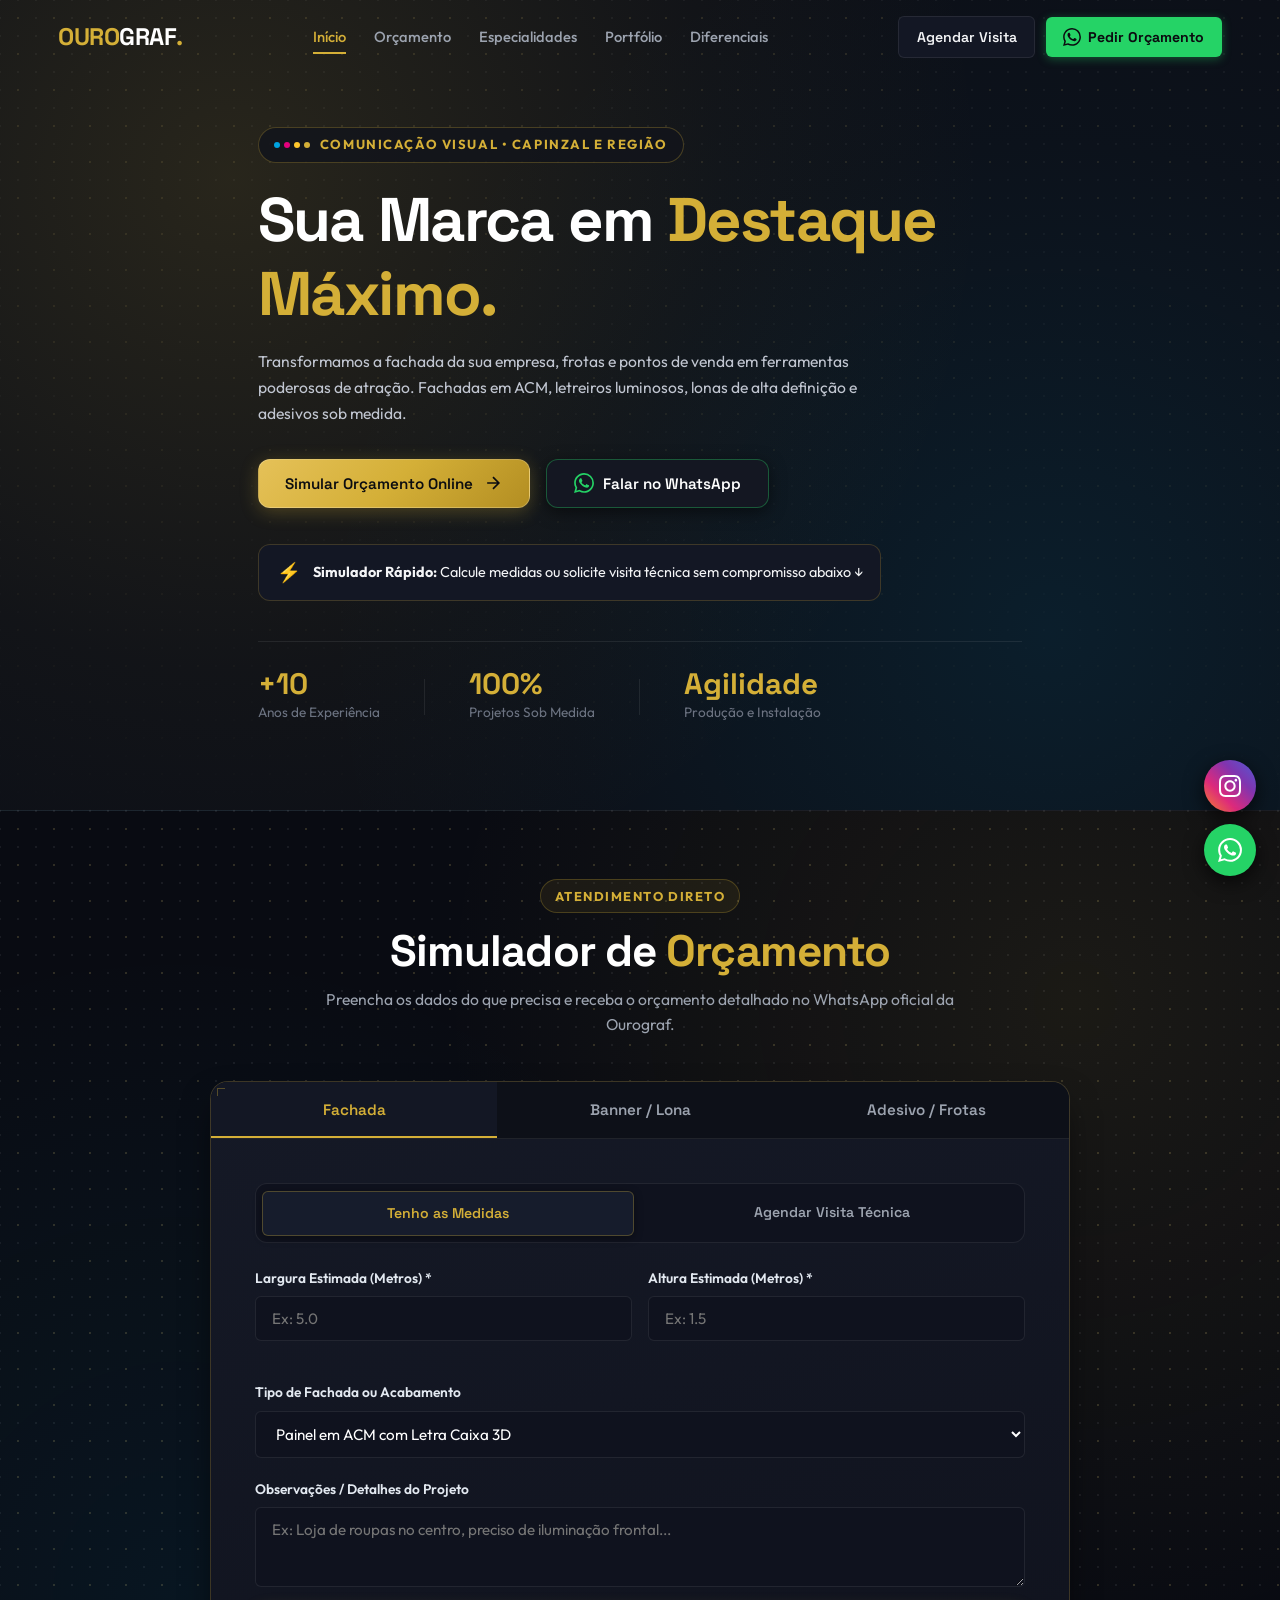
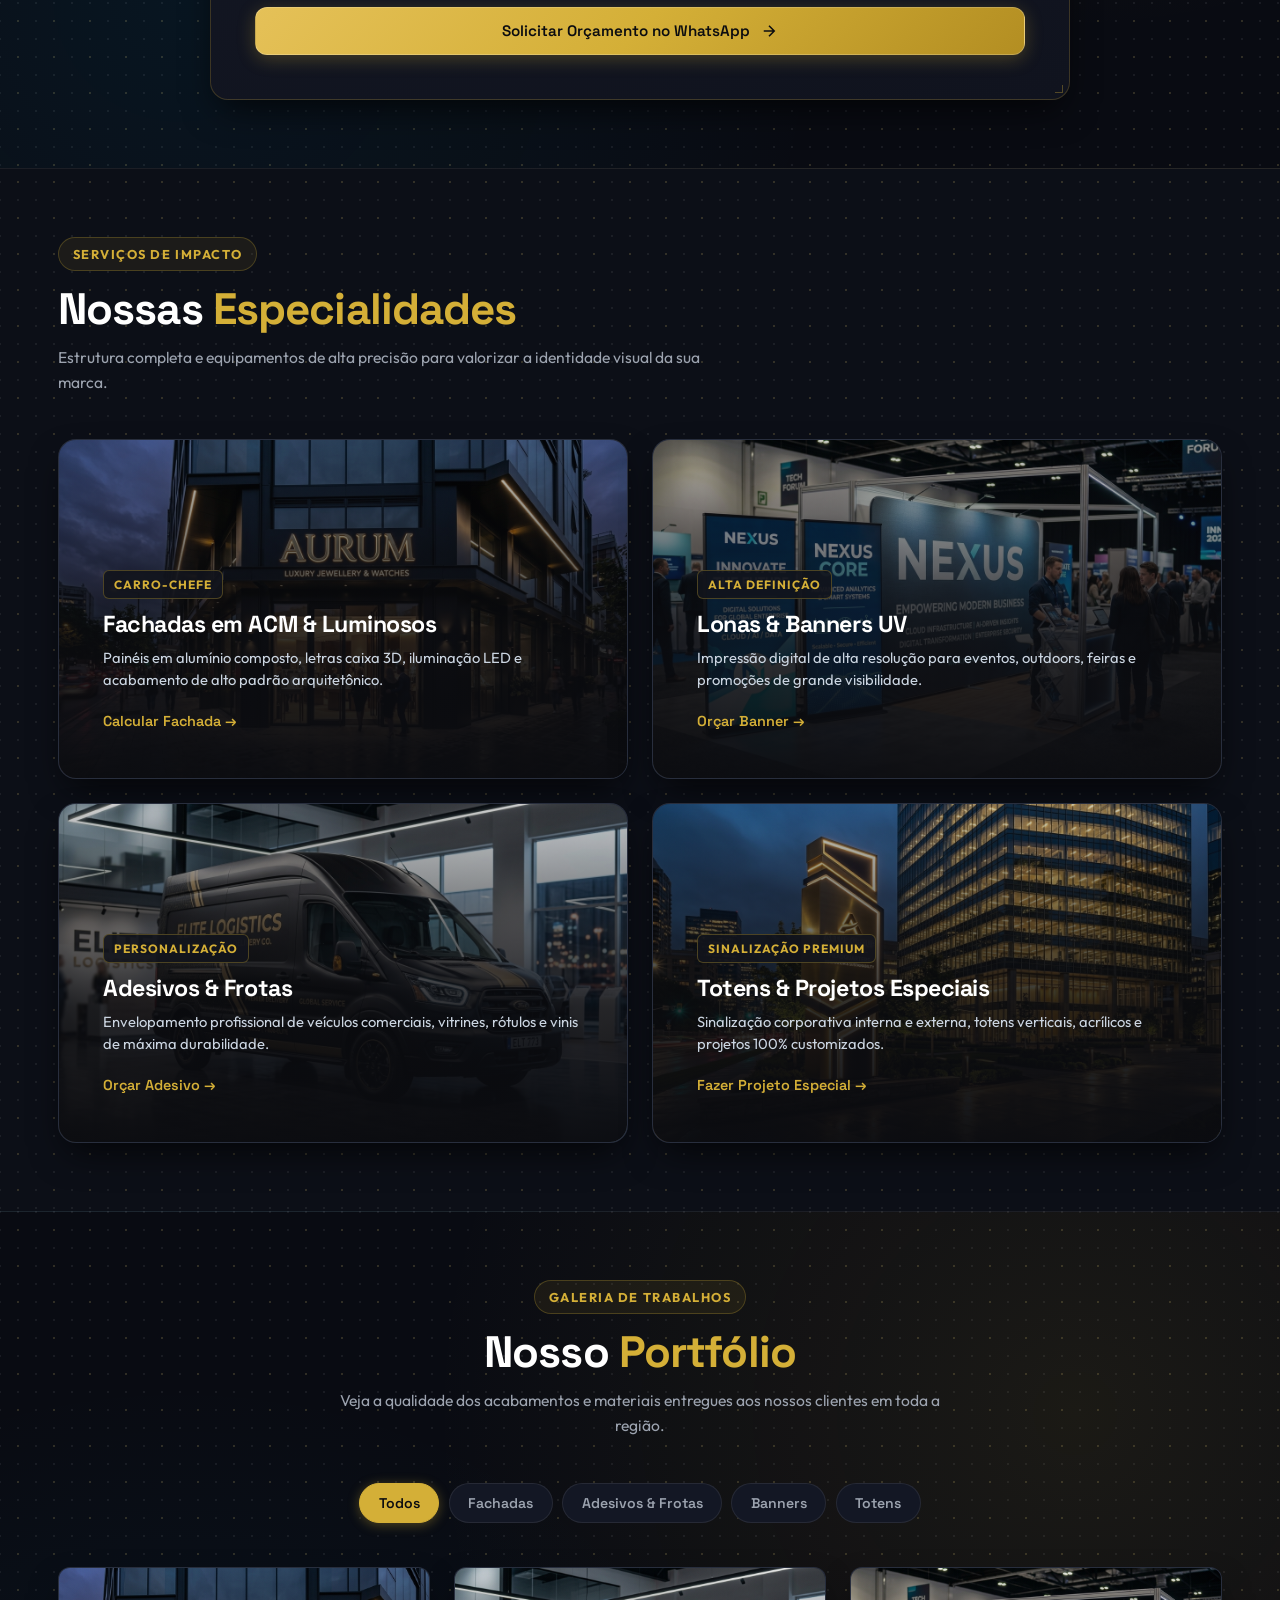
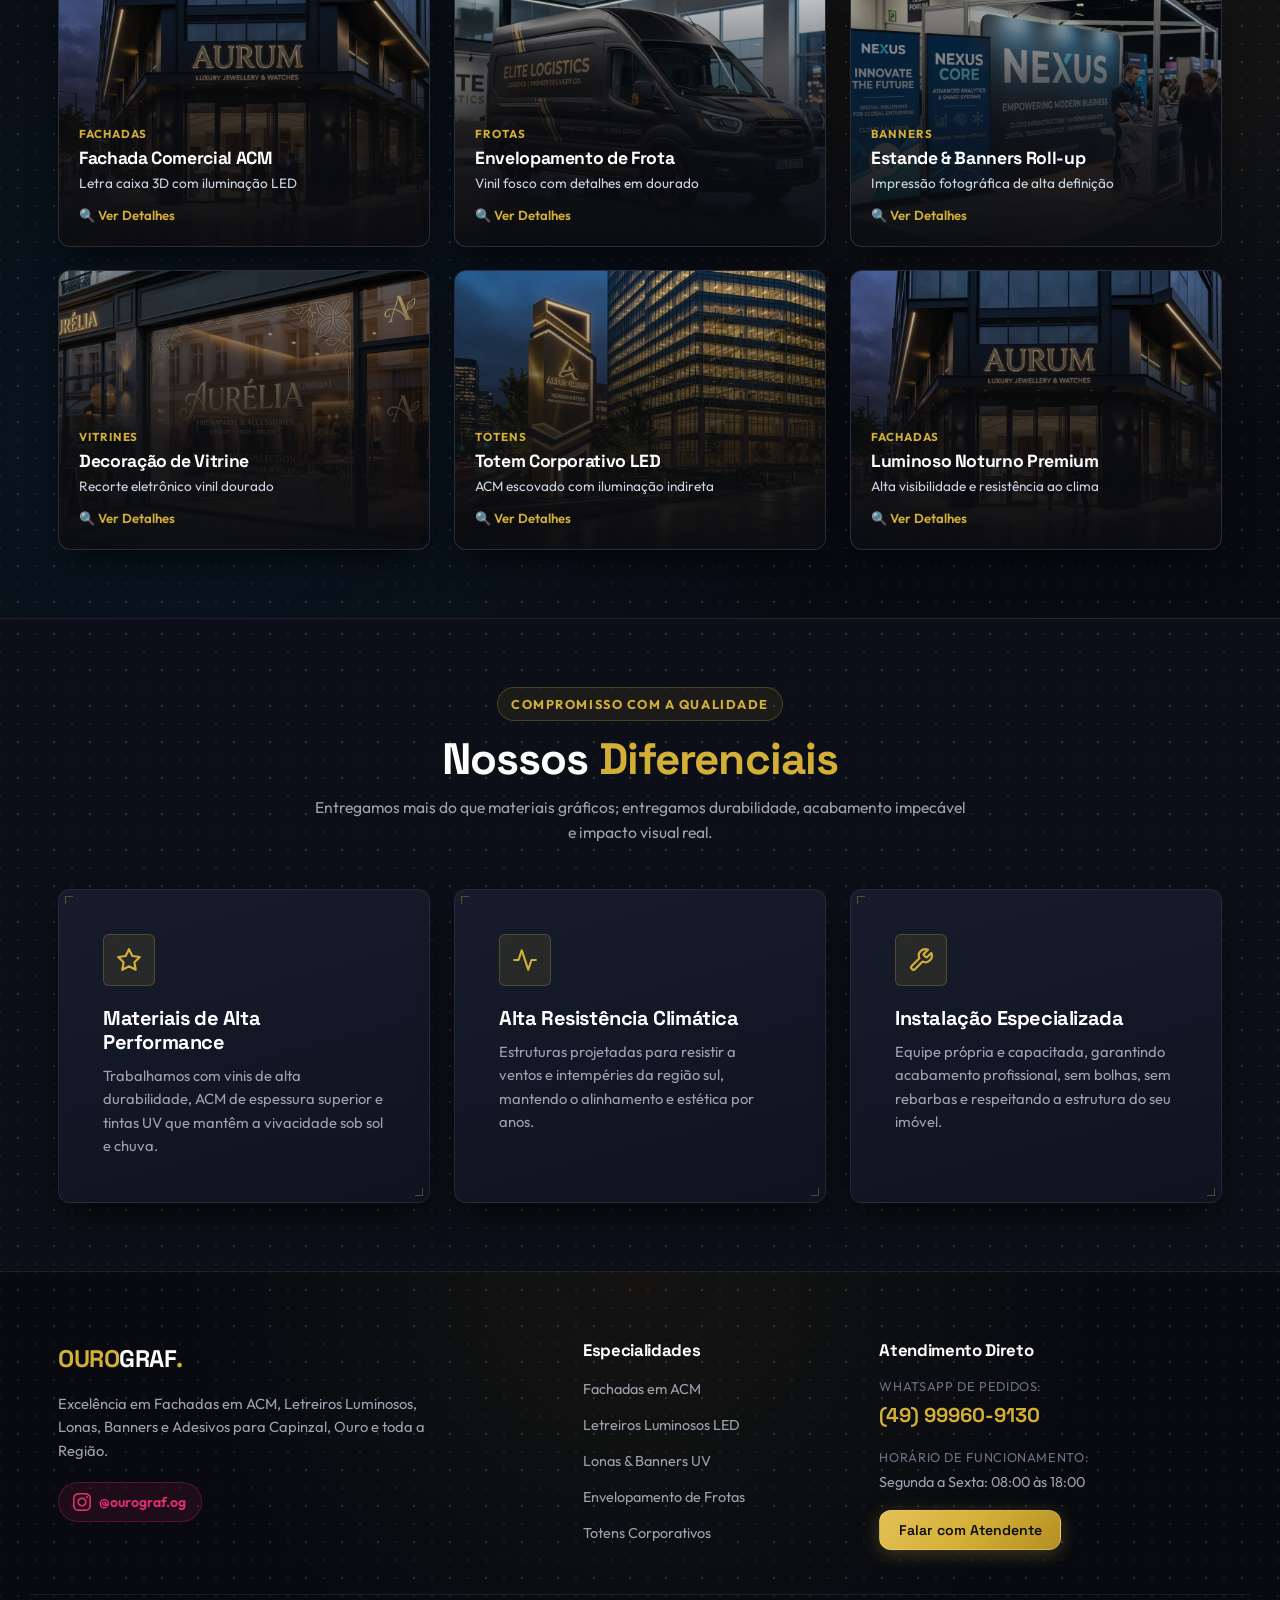
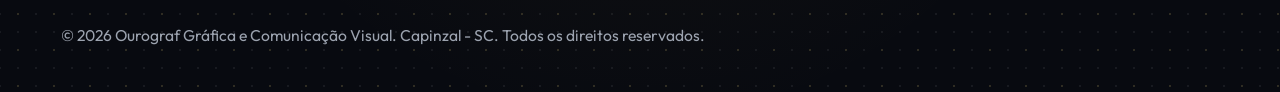
==== commit 52870aae: "refactor(ourograf): homologacao v1.7.0, remocao de _legacy, anti-slop AP-15/17, whatsapp direto e co" ====
--- a/index.html
+++ b/index.html
@@ -3,39 +3,97 @@
 <head>
     <meta charset="UTF-8">
     <meta name="viewport" content="width=device-width, initial-scale=1.0">
-    <meta name="description" content="Ourograf - Gráfica e Comunicação Visual Premium em Capinzal e região. Fachadas em ACM, luminosos, banners, adesivação de frotas e materiais gráficos de alto impacto.">
-    <title>Ourograf | Gráfica & Comunicação Visual Premium</title>
-    
+    <title>Ourograf | Gráfica & Comunicação Visual Premium em Capinzal</title>
+    <meta name="description" content="Ourograf - Gráfica e Comunicação Visual Premium em Capinzal e região. Fachadas em ACM, luminosos LED, banners, adesivação de frotas e materiais gráficos de alta precisão.">
+    <meta name="robots" content="index, follow">
+    <meta name="referrer" content="strict-origin-when-cross-origin">
+    <link rel="canonical" href="https://ourograf.com.br/">
+
+    <!-- Open Graph / Redes Sociais -->
+    <meta property="og:type" content="website">
+    <meta property="og:url" content="https://ourograf.com.br/">
+    <meta property="og:title" content="Ourograf | Gráfica & Comunicação Visual Premium">
+    <meta property="og:description" content="Fachadas em ACM, luminosos em LED, banners, adesivação de frotas e projetos gráficos de alto impacto para Capinzal e região.">
+    <meta property="og:image" content="https://ourograf.com.br/img/hero-facade.jpg">
+    <meta property="og:locale" content="pt_BR">
+    <meta property="og:site_name" content="Ourograf">
+
+    <!-- Twitter Card -->
+    <meta name="twitter:card" content="summary_large_image">
+    <meta name="twitter:title" content="Ourograf | Gráfica & Comunicação Visual Premium">
+    <meta name="twitter:description" content="Transforme a presença visual da sua empresa com fachadas em ACM, luminosos e impressão de alta precisão.">
+    <meta name="twitter:image" content="https://ourograf.com.br/img/hero-facade.jpg">
+
     <!-- Tipografia: Space Grotesk (Display) e Outfit (Body) -->
     <link rel="preconnect" href="https://fonts.googleapis.com">
     <link rel="preconnect" href="https://fonts.gstatic.com" crossorigin>
     <link href="https://fonts.googleapis.com/css2?family=Outfit:wght@300;400;500;600;700&family=Space+Grotesk:wght@500;600;700&display=swap" rel="stylesheet">
     
     <link rel="stylesheet" href="css/style.css">
+
+    <!-- Schema.org JSON-LD para SEO Local -->
+    <script type="application/ld+json">
+    {
+      "@context": "https://schema.org",
+      "@type": "LocalBusiness",
+      "name": "Ourograf - Gráfica e Comunicação Visual",
+      "image": "https://ourograf.com.br/img/hero-facade.jpg",
+      "telephone": "+5549999609130",
+      "url": "https://ourograf.com.br",
+      "address": {
+        "@type": "PostalAddress",
+        "addressLocality": "Capinzal",
+        "addressRegion": "SC",
+        "addressCountry": "BR"
+      },
+      "geo": {
+        "@type": "GeoCoordinates",
+        "latitude": "-27.3458",
+        "longitude": "-51.6119"
+      },
+      "openingHoursSpecification": [
+        {
+          "@type": "OpeningHoursSpecification",
+          "dayOfWeek": ["Monday", "Tuesday", "Wednesday", "Thursday", "Friday"],
+          "opens": "08:00",
+          "closes": "18:00"
+        }
+      ],
+      "areaServed": [
+        "Capinzal",
+        "Ouro",
+        "Joaçaba",
+        "Herval d'Oeste",
+        "Campos Novos",
+        "Lacerdópolis"
+      ],
+      "priceRange": "$$",
+      "description": "Comunicação visual premium, fachadas em ACM, luminosos LED, envelopamento de frotas comerciais, banners e adesivos sob medida."
+    }
+    </script>
 </head>
 <body>
 
-    <!-- Header / Navbar de Conversão Rápida -->
+    <!-- Header / Navbar -->
     <header class="navbar" id="navbar">
         <div class="container nav-content">
-            <a href="#hero" class="brand-logo">
+            <a href="#hero" class="brand-logo" aria-label="Ourograf Início">
                 <span class="logo-ouro">OURO</span><span class="logo-graf">GRAF</span><span class="gold-dot">.</span>
             </a>
             
-            <!-- Menu de Navegação (Desktop) -->
-            <nav class="nav-links" id="nav-links">
+            <nav class="nav-links" id="nav-links" aria-label="Navegação Principal">
                 <a href="#hero" class="nav-link active">Início</a>
+                <a href="#orcamento" class="nav-link">Orçamento</a>
                 <a href="#especialidades" class="nav-link">Especialidades</a>
                 <a href="#portfolio" class="nav-link">Portfólio</a>
                 <a href="#diferenciais" class="nav-link">Diferenciais</a>
             </nav>
 
-            <!-- Gatilhos de Ação Diretos (Desktop & Mobile) -->
             <div class="nav-direct-actions">
                 <a href="#orcamento" class="btn-direct-quote" onclick="selectTab('fachada')">
                     <span>Agendar Visita</span>
                 </a>
-                <a href="https://wa.me/5549999609130?text=Ol%C3%A1%2C%20Ourograf!%20Gostaria%20de%20um%20or%C3%A7amento." target="_blank" rel="noopener noreferrer" class="btn-direct-wa pulse-animation" aria-label="Chamar no WhatsApp">
+                <a href="https://api.whatsapp.com/send?phone=5549999609130&amp;text=Ol%C3%A1%2C%20Ourograf!%20Gostaria%20de%20solicitar%20um%20or%C3%A7amento." target="_blank" rel="noopener noreferrer" class="btn-direct-wa pulse-animation" aria-label="Pedir Orçamento no WhatsApp">
                     <svg width="18" height="18" viewBox="0 0 24 24" fill="currentColor"><path d="M17.472 14.382c-.297-.149-1.758-.867-2.03-.967-.273-.099-.471-.148-.67.15-.197.297-.767.966-.94 1.164-.173.199-.347.223-.644.075-.297-.15-1.255-.463-2.39-1.475-.883-.788-1.48-1.761-1.653-2.059-.173-.297-.018-.458.13-.606.134-.133.298-.347.446-.52.149-.174.198-.298.298-.497.099-.198.05-.371-.025-.52-.075-.149-.669-1.612-.916-2.207-.242-.579-.487-.5-.669-.51a12.8 12.8 0 0 0-.57-.01c-.198 0-.52.074-.792.372-.272.297-1.04 1.016-1.04 2.479 0 1.462 1.065 2.875 1.213 3.074.149.198 2.096 3.2 5.077 4.487.709.306 1.262.489 1.694.625.712.227 1.36.195 1.871.118.571-.085 1.758-.719 2.006-1.413.248-.694.248-1.289.173-1.413-.074-.124-.272-.198-.57-.347m-5.421 7.403h-.004a9.87 9.87 0 0 1-5.031-1.378l-.361-.214-3.741.982.998-3.648-.235-.374a9.86 9.86 0 0 1-1.51-5.26c.001-5.45 4.436-9.884 9.888-9.884 2.64 0 5.122 1.03 6.988 2.898a9.825 9.825 0 0 1 2.893 6.994c-.003 5.45-4.437 9.884-9.885 9.884m8.413-18.297A11.815 11.815 0 0 0 12.05 0C5.495 0 .16 5.335.157 11.892c0 2.096.547 4.142 1.588 5.945L.057 24l6.305-1.654a11.882 11.882 0 0 0 5.683 1.448h.005c6.554 0 11.89-5.335 11.893-11.893a11.821 11.821 0 0 0-3.48-8.413Z"/></svg>
                     <span>Pedir Orçamento</span>
                 </a>
@@ -43,15 +101,14 @@
         </div>
     </header>
 
-    <!-- Seção 1: Hero com Canvas Interativo de Fora a Fora -->
+    <!-- Seção 1: Hero -->
     <section class="hero" id="hero">
-        <!-- Canvas Dinâmico de Partículas & Linhas Douradas -->
         <canvas id="hero-canvas" class="hero-canvas"></canvas>
         <div class="hero-overlay"></div>
 
         <div class="container hero-content reveal">
             <div class="hero-kicker">
-                <span class="cmyk-dots">
+                <span class="cmyk-dots" aria-hidden="true">
                     <span class="cmyk-c"></span>
                     <span class="cmyk-m"></span>
                     <span class="cmyk-y"></span>
@@ -71,16 +128,15 @@
                     <span>Simular Orçamento Online</span>
                     <svg width="20" height="20" viewBox="0 0 24 24" fill="none" stroke="currentColor" stroke-width="2"><path d="M5 12h14M12 5l7 7-7 7"/></svg>
                 </a>
-                <a href="https://wa.me/5549999609130?text=Ol%C3%A1%2C%20Ourograf!%20Gostaria%20de%20fazer%20um%20or%C3%A7amento." target="_blank" rel="noopener noreferrer" class="btn btn-whatsapp-hero">
+                <a href="https://api.whatsapp.com/send?phone=5549999609130&amp;text=Ol%C3%A1%2C%20Ourograf!%20Gostaria%20de%20fazer%20um%20or%C3%A7amento." target="_blank" rel="noopener noreferrer" class="btn btn-whatsapp-hero">
                     <svg width="20" height="20" viewBox="0 0 24 24" fill="currentColor"><path d="M17.472 14.382c-.297-.149-1.758-.867-2.03-.967-.273-.099-.471-.148-.67.15-.197.297-.767.966-.94 1.164-.173.199-.347.223-.644.075-.297-.15-1.255-.463-2.39-1.475-.883-.788-1.48-1.761-1.653-2.059-.173-.297-.018-.458.13-.606.134-.133.298-.347.446-.52.149-.174.198-.298.298-.497.099-.198.05-.371-.025-.52-.075-.149-.669-1.612-.916-2.207-.242-.579-.487-.5-.669-.51a12.8 12.8 0 0 0-.57-.01c-.198 0-.52.074-.792.372-.272.297-1.04 1.016-1.04 2.479 0 1.462 1.065 2.875 1.213 3.074.149.198 2.096 3.2 5.077 4.487.709.306 1.262.489 1.694.625.712.227 1.36.195 1.871.118.571-.085 1.758-.719 2.006-1.413.248-.694.248-1.289.173-1.413-.074-.124-.272-.198-.57-.347m-5.421 7.403h-.004a9.87 9.87 0 0 1-5.031-1.378l-.361-.214-3.741.982.998-3.648-.235-.374a9.86 9.86 0 0 1-1.51-5.26c.001-5.45 4.436-9.884 9.888-9.884 2.64 0 5.122 1.03 6.988 2.898a9.825 9.825 0 0 1 2.893 6.994c-.003 5.45-4.437 9.884-9.885 9.884m8.413-18.297A11.815 11.815 0 0 0 12.05 0C5.495 0 .16 5.335.157 11.892c0 2.096.547 4.142 1.588 5.945L.057 24l6.305-1.654a11.882 11.882 0 0 0 5.683 1.448h.005c6.554 0 11.89-5.335 11.893-11.893a11.821 11.821 0 0 0-3.48-8.413Z"/></svg>
                     <span>Falar no WhatsApp</span>
                 </a>
             </div>
 
-            <!-- Destaque / Teaser Interativo do Simulador -->
             <a href="#orcamento" class="hero-tool-teaser" onclick="selectTab('fachada')">
-                <span class="tool-teaser-icon">⚡</span>
-                <span class="tool-teaser-text"><strong>Ferramenta Interativa:</strong> Simule medidas ou agende visita técnica sem compromisso abaixo ↓</span>
+                <span class="tool-teaser-icon" aria-hidden="true">⚡</span>
+                <span class="tool-teaser-text"><strong>Simulador Rápido:</strong> Calcule medidas ou solicite visita técnica sem compromisso abaixo ↓</span>
             </a>
 
             <div class="hero-stats">
@@ -102,25 +158,29 @@
         </div>
     </section>
 
-    <!-- Seção 2: Simulador de Orçamento (Aba Interativa Imediata) -->
+    <!-- Seção 2: Simulador de Orçamento -->
     <section id="orcamento" class="section bg-darker">
         <div class="container">
             <div class="section-header text-center reveal">
-                <span class="section-tag">ORÇAMENTO INSTANTÂNEO</span>
+                <span class="section-tag">ATENDIMENTO DIRETO</span>
                 <h2>Simulador de <span class="text-gold">Orçamento</span></h2>
-                <p>Preencha as medidas do que precisa e receba o retorno com agilidade no WhatsApp.</p>
-            </div>
-
-            <div class="quote-builder reveal">
+                <p>Preencha os dados do que precisa e receba o orçamento detalhado no WhatsApp oficial da Ourograf.</p>
+            </div>
+
+            <div class="quote-builder corner-marks reveal">
                 <!-- Abas -->
-                <div class="tabs">
-                    <button class="tab-btn active" data-target="fachada">Fachada</button>
-                    <button class="tab-btn" data-target="banner">Banner / Lona</button>
-                    <button class="tab-btn" data-target="adesivo">Adesivo</button>
-                </div>
-
-                <!-- Formulários Dinâmicos -->
-                <div class="tab-content active" id="fachada">
+                <div class="tabs" role="tablist">
+                    <button class="tab-btn active" role="tab" aria-selected="true" data-target="fachada">Fachada</button>
+                    <button class="tab-btn" role="tab" aria-selected="false" data-target="banner">Banner / Lona</button>
+                    <button class="tab-btn" role="tab" aria-selected="false" data-target="adesivo">Adesivo / Frotas</button>
+                </div>
+
+                <!-- Live Regions Acessíveis (WCAG 4.1.3 AA) -->
+                <div id="quote-error-region" role="alert" aria-live="assertive" aria-atomic="true" class="sr-only-accessible"></div>
+                <div id="quote-status-region" aria-live="polite" aria-atomic="true" class="sr-only-accessible"></div>
+
+                <!-- Formulário 1: Fachada -->
+                <div class="tab-content active" id="fachada" role="tabpanel">
                     <form class="quote-form" data-type="Fachada">
                         <div class="quote-mode-selector">
                             <label class="mode-radio">
@@ -129,50 +189,56 @@
                             </label>
                             <label class="mode-radio">
                                 <input type="radio" name="fachada_modo" value="visita">
-                                <span>Agendar Visita (Não sei as medidas)</span>
+                                <span>Agendar Visita Técnica</span>
                             </label>
                         </div>
+
                         <div class="form-section mode-medidas active">
                             <div class="form-row">
                                 <div class="input-group">
-                                    <label>Largura Estimada (Metros) *</label>
-                                    <input type="number" step="0.1" name="largura" placeholder="Ex: 5.0" required>
+                                    <label for="fachada-largura">Largura Estimada (Metros) *</label>
+                                    <input type="number" id="fachada-largura" step="0.1" min="0.1" name="largura" placeholder="Ex: 5.0" required>
                                 </div>
                                 <div class="input-group">
-                                    <label>Altura Estimada (Metros) *</label>
-                                    <input type="number" step="0.1" name="altura" placeholder="Ex: 1.5" required>
+                                    <label for="fachada-altura">Altura Estimada (Metros) *</label>
+                                    <input type="number" id="fachada-altura" step="0.1" min="0.1" name="altura" placeholder="Ex: 1.5" required>
                                 </div>
                             </div>
                         </div>
+
                         <div class="form-section mode-visita" style="display: none;">
                             <div class="input-group">
-                                <label>Endereço / Local para Visita Técnica *</label>
-                                <input type="text" name="endereco" placeholder="Ex: Rua Principal, 123 - Centro">
+                                <label for="fachada-endereco">Endereço / Cidade para Visita Técnica *</label>
+                                <input autocomplete="street-address" type="text" id="fachada-endereco" name="endereco" placeholder="Ex: Rua XV de Novembro, Centro - Capinzal">
                             </div>
                         </div>
+
                         <div class="input-group">
-                            <label>Tipo de Fachada</label>
-                            <select name="tipo">
-                                <option value="Painel em ACM com Letra Caixa">Painel em ACM com Letra Caixa</option>
+                            <label for="fachada-tipo">Tipo de Fachada ou Acabamento</label>
+                            <select id="fachada-tipo" name="tipo">
+                                <option value="Painel em ACM com Letra Caixa 3D">Painel em ACM com Letra Caixa 3D</option>
                                 <option value="Painel em ACM Simples">Painel em ACM Simples</option>
+                                <option value="Letreiro Iluminado LED / Neon">Letreiro Iluminado LED / Neon</option>
                                 <option value="Lona com Estrutura Metálica">Lona com Estrutura Metálica</option>
-                                <option value="Letreiro Iluminado LED">Letreiro Iluminado LED</option>
-                                <option value="Não sei / Preciso de consultoria">Não sei / Preciso de consultoria</option>
+                                <option value="Não sei / Preciso de recomendação">Não sei / Preciso de recomendação</option>
                             </select>
                         </div>
+
                         <div class="input-group">
-                            <label>Observações / Detalhes</label>
-                            <textarea name="obs" rows="3" placeholder="Ex: Loja no centro de Capinzal, preciso de iluminação noturna..."></textarea>
-                        </div>
-                        <button type="button" class="btn btn-primary btn-full generate-wa">
-                            <span>Enviar para o WhatsApp</span>
+                            <label for="fachada-obs">Observações / Detalhes do Projeto</label>
+                            <textarea id="fachada-obs" name="obs" rows="2" placeholder="Ex: Loja de roupas no centro, preciso de iluminação frontal..."></textarea>
+                        </div>
+
+                        <button type="submit" class="btn btn-primary btn-full generate-wa">
+                            <span>Solicitar Orçamento no WhatsApp</span>
                             <svg width="18" height="18" viewBox="0 0 24 24" fill="none" stroke="currentColor" stroke-width="2"><path d="M5 12h14M12 5l7 7-7 7"/></svg>
                         </button>
                     </form>
                 </div>
 
-                <div class="tab-content" id="banner">
-                    <form class="quote-form" data-type="Banner/Lona">
+                <!-- Formulário 2: Banner / Lona -->
+                <div class="tab-content" id="banner" role="tabpanel">
+                    <form class="quote-form" data-type="Banner / Lona">
                         <div class="quote-mode-selector">
                             <label class="mode-radio">
                                 <input type="radio" name="banner_modo" value="medidas" checked>
@@ -180,53 +246,60 @@
                             </label>
                             <label class="mode-radio">
                                 <input type="radio" name="banner_modo" value="padrao">
-                                <span>Ver Tamanhos Padrão</span>
+                                <span>Tamanhos Padrão</span>
                             </label>
                         </div>
+
                         <div class="form-section mode-medidas active">
                             <div class="form-row">
                                 <div class="input-group">
-                                    <label>Largura (cm) *</label>
-                                    <input type="number" name="largura" placeholder="Ex: 120" required>
+                                    <label for="banner-largura">Largura (cm) *</label>
+                                    <input type="number" id="banner-largura" name="largura" placeholder="Ex: 120" required>
                                 </div>
                                 <div class="input-group">
-                                    <label>Altura (cm) *</label>
-                                    <input type="number" name="altura" placeholder="Ex: 90" required>
+                                    <label for="banner-altura">Altura (cm) *</label>
+                                    <input type="number" id="banner-altura" name="altura" placeholder="Ex: 90" required>
                                 </div>
                             </div>
                         </div>
+
                         <div class="form-section mode-padrao" style="display: none;">
                             <div class="input-group">
-                                <label>Tamanho Estimado</label>
-                                <select name="tamanho_padrao">
-                                    <option value="Pequeno (aprox. 90x60cm)">Banner Pequeno (aprox. 90x60cm) - Sob Consulta</option>
-                                    <option value="Médio (aprox. 120x90cm)">Banner Médio (aprox. 120x90cm) - Sob Consulta</option>
-                                    <option value="Grande (aprox. 200x120cm)">Banner Grande (aprox. 200x120cm) - Sob Consulta</option>
+                                <label for="banner-padrao">Tamanho Padrão Sugerido</label>
+                                <select id="banner-padrao" name="tamanho_padrao">
+                                    <option value="Pequeno (90x60 cm)">Banner Pequeno (90x60 cm)</option>
+                                    <option value="Médio (120x90 cm)">Banner Médio (120x90 cm)</option>
+                                    <option value="Grande (200x120 cm)">Banner Grande (200x120 cm)</option>
+                                    <option value="Painel de Fundo (300x200 cm)">Painel de Fundo / Backdrop (300x200 cm)</option>
                                 </select>
                             </div>
                         </div>
+
                         <div class="input-group">
-                            <label>Tipo de Acabamento</label>
-                            <select name="acabamento">
-                                <option value="Bainha e Ilhós metálicos">Bainha e Ilhós metálicos</option>
-                                <option value="Bastão de madeira com cordinha">Bastão de madeira com cordinha</option>
-                                <option value="Banner Roll-up com suporte">Banner Roll-up com suporte</option>
+                            <label for="banner-acabamento">Tipo de Acabamento</label>
+                            <select id="banner-acabamento" name="acabamento">
+                                <option value="Bainha reforçada e Ilhós metálicos">Bainha reforçada e Ilhós metálicos</option>
+                                <option value="Bastão de madeira com cordinha superior">Bastão de madeira com cordinha superior</option>
+                                <option value="Banner Roll-Up com suporte retrátil">Banner Roll-Up com suporte retrátil</option>
                                 <option value="Apenas refilado (sem acabamento)">Apenas refilado (sem acabamento)</option>
                             </select>
                         </div>
+
                         <div class="input-group">
-                            <label>Quantidade e Detalhes</label>
-                            <textarea name="obs" rows="2" placeholder="Ex: 2 unidades para evento..."></textarea>
-                        </div>
-                        <button type="button" class="btn btn-primary btn-full generate-wa">
-                            <span>Enviar para o WhatsApp</span>
+                            <label for="banner-obs">Quantidade e Observações</label>
+                            <textarea id="banner-obs" name="obs" rows="2" placeholder="Ex: 2 unidades para inauguração de evento..."></textarea>
+                        </div>
+
+                        <button type="submit" class="btn btn-primary btn-full generate-wa">
+                            <span>Solicitar Orçamento no WhatsApp</span>
                             <svg width="18" height="18" viewBox="0 0 24 24" fill="none" stroke="currentColor" stroke-width="2"><path d="M5 12h14M12 5l7 7-7 7"/></svg>
                         </button>
                     </form>
                 </div>
 
-                <div class="tab-content" id="adesivo">
-                    <form class="quote-form" data-type="Adesivo">
+                <!-- Formulário 3: Adesivo -->
+                <div class="tab-content" id="adesivo" role="tabpanel">
+                    <form class="quote-form" data-type="Adesivo / Frotas">
                         <div class="quote-mode-selector">
                             <label class="mode-radio">
                                 <input type="radio" name="adesivo_modo" value="medidas" checked>
@@ -234,47 +307,52 @@
                             </label>
                             <label class="mode-radio">
                                 <input type="radio" name="adesivo_modo" value="padrao">
-                                <span>Estimativa por m²</span>
+                                <span>Estimativa por Área</span>
                             </label>
                         </div>
+
                         <div class="form-section mode-medidas active">
                             <div class="form-row">
                                 <div class="input-group">
-                                    <label>Largura (cm) *</label>
-                                    <input type="number" name="largura" placeholder="Ex: 50" required>
+                                    <label for="adesivo-largura">Largura (cm) *</label>
+                                    <input type="number" id="adesivo-largura" name="largura" placeholder="Ex: 50" required>
                                 </div>
                                 <div class="input-group">
-                                    <label>Altura (cm) *</label>
-                                    <input type="number" name="altura" placeholder="Ex: 50" required>
+                                    <label for="adesivo-altura">Altura (cm) *</label>
+                                    <input type="number" id="adesivo-altura" name="altura" placeholder="Ex: 50" required>
                                 </div>
                             </div>
                         </div>
+
                         <div class="form-section mode-padrao" style="display: none;">
                             <div class="input-group">
-                                <label>Quantidade Estimada</label>
-                                <select name="metro_quadrado">
-                                    <option value="Menos de 1m²">Pequeno Formato (Menos de 1m²) - Sob Consulta</option>
-                                    <option value="Até 5m²">Médio Formato (1 a 5m²) - Sob Consulta</option>
-                                    <option value="Mais de 5m²">Grande Formato (Mais de 5m²) - Sob Consulta</option>
+                                <label for="adesivo-area">Área Estimada</label>
+                                <select id="adesivo-area" name="metro_quadrado">
+                                    <option value="Pequeno Formato (Menos de 1m²)">Pequeno Formato (Menos de 1m²)</option>
+                                    <option value="Médio Formato (1 a 5m²)">Médio Formato (1 a 5m²)</option>
+                                    <option value="Grande Formato (Mais de 5m²)">Grande Formato (Mais de 5m²)</option>
                                 </select>
                             </div>
                         </div>
+
                         <div class="input-group">
-                            <label>Finalidade da Aplicação</label>
-                            <select name="aplicacao">
-                                <option value="Vitrine de Loja / Vidro">Vitrine de Loja / Vidro</option>
-                                <option value="Envelopamento de Veículo / Carro">Envelopamento de Veículo / Carro</option>
-                                <option value="Rótulos / Etiquetas Personalizadas">Rótulos / Etiquetas Personalizadas</option>
+                            <label for="adesivo-aplicacao">Finalidade da Aplicação</label>
+                            <select id="adesivo-aplicacao" name="aplicacao">
+                                <option value="Envelopamento de Veículo / Frota Comercial">Envelopamento de Veículo / Frota Comercial</option>
+                                <option value="Vitrine de Loja / Vidro Comercial">Vitrine de Loja / Vidro Comercial</option>
+                                <option value="Rótulos e Etiquetas Personalizadas">Rótulos e Etiquetas Personalizadas</option>
                                 <option value="Parede / Sinalização Interna">Parede / Sinalização Interna</option>
                                 <option value="Outro">Outro</option>
                             </select>
                         </div>
+
                         <div class="input-group">
-                            <label>Observações / Detalhes</label>
-                            <textarea name="obs" rows="2" placeholder="Ex: Recorte eletrônico no formato do logo..."></textarea>
-                        </div>
-                        <button type="button" class="btn btn-primary btn-full generate-wa">
-                            <span>Enviar para o WhatsApp</span>
+                            <label for="adesivo-obs">Detalhes e Acabamento</label>
+                            <textarea id="adesivo-obs" name="obs" rows="2" placeholder="Ex: Recorte eletrônico no formato do logotipo..."></textarea>
+                        </div>
+
+                        <button type="submit" class="btn btn-primary btn-full generate-wa">
+                            <span>Solicitar Orçamento no WhatsApp</span>
                             <svg width="18" height="18" viewBox="0 0 24 24" fill="none" stroke="currentColor" stroke-width="2"><path d="M5 12h14M12 5l7 7-7 7"/></svg>
                         </button>
                     </form>
@@ -283,60 +361,60 @@
         </div>
     </section>
 
-    <!-- Seção 3: Especialidades (Bento Box com Imagens Reais) -->
+    <!-- Seção 3: Especialidades -->
     <section id="especialidades" class="section">
         <div class="container">
             <div class="section-header reveal">
                 <span class="section-tag">SERVIÇOS DE IMPACTO</span>
                 <h2>Nossas <span class="text-gold">Especialidades</span></h2>
-                <p>Estrutura completa e equipamentos de alta precisão para dar vida à sua identidade visual.</p>
+                <p>Estrutura completa e equipamentos de alta precisão para valorizar a identidade visual da sua marca.</p>
             </div>
             
             <div class="bento-grid">
                 <!-- 1. Fachadas ACM -->
-                <div class="bento-card reveal">
+                <div class="bento-card corner-marks reveal">
                     <img src="img/hero-facade.jpg" alt="Fachadas em ACM e Luminosos" class="bento-card-bg" loading="lazy">
                     <div class="card-overlay"></div>
                     <div class="card-content">
                         <span class="card-badge">Carro-Chefe</span>
                         <h3>Fachadas em ACM & Luminosos</h3>
-                        <p>Painéis de alumínio composto, letras caixa 3D, neon LED e acabamento de alto padrão arquitetônico.</p>
+                        <p>Painéis em alumínio composto, letras caixa 3D, iluminação LED e acabamento de alto padrão arquitetônico.</p>
                         <a href="#orcamento" class="card-link" onclick="selectTab('fachada')">Calcular Fachada &rarr;</a>
                     </div>
                 </div>
                 
                 <!-- 2. Banners e Lonas -->
-                <div class="bento-card reveal">
+                <div class="bento-card corner-marks reveal">
                     <img src="img/banners.jpg" alt="Lonas e Banners em Alta Definição" class="bento-card-bg" loading="lazy">
                     <div class="card-overlay"></div>
                     <div class="card-content">
                         <span class="card-badge">Alta Definição</span>
-                        <h3>Lonas & Banners</h3>
-                        <p>Impressão digital UV e eco-solvente para eventos, outdoors, feiras e promoções de grande visibilidade.</p>
+                        <h3>Lonas & Banners UV</h3>
+                        <p>Impressão digital de alta resolução para eventos, outdoors, feiras e promoções de grande visibilidade.</p>
                         <a href="#orcamento" class="card-link" onclick="selectTab('banner')">Orçar Banner &rarr;</a>
                     </div>
                 </div>
 
                 <!-- 3. Adesivos & Frotas -->
-                <div class="bento-card reveal">
+                <div class="bento-card corner-marks reveal">
                     <img src="img/envelopamento.jpg" alt="Adesivos e Envelopamento de Frotas" class="bento-card-bg" loading="lazy">
                     <div class="card-overlay"></div>
                     <div class="card-content">
                         <span class="card-badge">Personalização</span>
                         <h3>Adesivos & Frotas</h3>
-                        <p>Envelopamento profissional de veículos comerciais, vitrines, rótulos e vinis de alta durabilidade.</p>
+                        <p>Envelopamento profissional de veículos comerciais, vitrines, rótulos e vinis de máxima durabilidade.</p>
                         <a href="#orcamento" class="card-link" onclick="selectTab('adesivo')">Orçar Adesivo &rarr;</a>
                     </div>
                 </div>
                 
                 <!-- 4. Totens e Sinalização -->
-                <div class="bento-card reveal">
+                <div class="bento-card corner-marks reveal">
                     <img src="img/totem-luminoso.jpg" alt="Totens e Sinalização Premium" class="bento-card-bg" loading="lazy">
                     <div class="card-overlay"></div>
                     <div class="card-content">
                         <span class="card-badge">Sinalização Premium</span>
-                        <h3>Totens, Placas & Projetos Especiais</h3>
-                        <p>Sinalização corporativa interna e externa, totens rodoviários, acrílicos e projetos 100% customizados.</p>
+                        <h3>Totens & Projetos Especiais</h3>
+                        <p>Sinalização corporativa interna e externa, totens verticais, acrílicos e projetos 100% customizados.</p>
                         <a href="#orcamento" class="card-link" onclick="selectTab('fachada')">Fazer Projeto Especial &rarr;</a>
                     </div>
                 </div>
@@ -344,17 +422,17 @@
         </div>
     </section>
 
-    <!-- Seção 3: Portfólio com Filtro e Lightbox Dinâmico -->
+    <!-- Seção 4: Portfólio com Lightbox Navegável -->
     <section id="portfolio" class="section bg-darker">
         <div class="container">
             <div class="section-header text-center reveal">
                 <span class="section-tag">GALERIA DE TRABALHOS</span>
                 <h2>Nosso <span class="text-gold">Portfólio</span></h2>
-                <p>Veja a qualidade dos acabamentos e materiais entregues aos nossos clientes.</p>
+                <p>Veja a qualidade dos acabamentos e materiais entregues aos nossos clientes em toda a região.</p>
             </div>
 
             <!-- Filtros de Categoria -->
-            <div class="portfolio-filters reveal">
+            <div class="portfolio-filters reveal" role="tablist" aria-label="Filtrar Projetos">
                 <button class="filter-btn active" data-filter="all">Todos</button>
                 <button class="filter-btn" data-filter="fachada">Fachadas</button>
                 <button class="filter-btn" data-filter="adesivo">Adesivos & Frotas</button>
@@ -376,7 +454,7 @@
                             <span class="portfolio-tag">Fachadas</span>
                             <h4>Fachada Comercial ACM</h4>
                             <p>Letra caixa 3D com iluminação LED</p>
-                            <span class="portfolio-action">🔍 Ampliar Detalhes</span>
+                            <span class="portfolio-action">🔍 Ver Detalhes</span>
                         </div>
                     </div>
                 </div>
@@ -385,15 +463,15 @@
                 <div class="portfolio-item reveal" data-category="adesivo"
                      data-title="Envelopamento Profissional de Frota Comercial"
                      data-category-label="Adesivos & Envelopamento"
-                     data-desc="Adesivação total com vinil premium preto fosco e grafismos dourados em alta durabilidade para veículos de entrega."
+                     data-desc="Adesivação total com vinil premium preto fosco e grafismos dourados em alta durabilidade para veículos comerciais."
                      data-img="img/envelopamento.jpg">
                     <div class="portfolio-thumb">
                         <img src="img/envelopamento.jpg" alt="Envelopamento de Frota Comercial" loading="lazy">
                         <div class="portfolio-overlay">
                             <span class="portfolio-tag">Frotas</span>
                             <h4>Envelopamento de Frota</h4>
-                            <p>Vinil fosco com detalhes dourados</p>
-                            <span class="portfolio-action">🔍 Ampliar Detalhes</span>
+                            <p>Vinil fosco com detalhes em dourado</p>
+                            <span class="portfolio-action">🔍 Ver Detalhes</span>
                         </div>
                     </div>
                 </div>
@@ -410,16 +488,16 @@
                             <span class="portfolio-tag">Banners</span>
                             <h4>Estande & Banners Roll-up</h4>
                             <p>Impressão fotográfica de alta definição</p>
-                            <span class="portfolio-action">🔍 Ampliar Detalhes</span>
+                            <span class="portfolio-action">🔍 Ver Detalhes</span>
                         </div>
                     </div>
                 </div>
 
                 <!-- Item 4: Adesivação de Vitrine -->
                 <div class="portfolio-item reveal" data-category="adesivo"
-                     data-title="Adesivação e Decoração de Vitrine Boutique"
+                     data-title="Adesivação e Decoração de Vitrine Comercial"
                      data-category-label="Adesivos & Vitrines"
-                     data-desc="Recorte eletrônico de vinil dourado metálico e jateado para vitrine de loja com máxima precisão e elegância."
+                     data-desc="Recorte eletrônico de vinil dourado metálico e jateado para vitrine comercial com máxima precisão e elegância."
                      data-img="img/adesivos-vitrine.jpg">
                     <div class="portfolio-thumb">
                         <img src="img/adesivos-vitrine.jpg" alt="Adesivação de Vitrine" loading="lazy">
@@ -427,7 +505,7 @@
                             <span class="portfolio-tag">Vitrines</span>
                             <h4>Decoração de Vitrine</h4>
                             <p>Recorte eletrônico vinil dourado</p>
-                            <span class="portfolio-action">🔍 Ampliar Detalhes</span>
+                            <span class="portfolio-action">🔍 Ver Detalhes</span>
                         </div>
                     </div>
                 </div>
@@ -436,7 +514,7 @@
                 <div class="portfolio-item reveal" data-category="totem"
                      data-title="Totem Monumental Iluminado para Sede Corporativa"
                      data-category-label="Totens & Sinalização"
-                     data-desc="Totem vertical de 4 metros em ACM gold escovado com iluminação indireta e logo vazado com backlighting."
+                     data-desc="Totem vertical de 4 metros em ACM escovado com iluminação indireta e logo vazado com backlighting."
                      data-img="img/totem-luminoso.jpg">
                     <div class="portfolio-thumb">
                         <img src="img/totem-luminoso.jpg" alt="Totem Iluminado Corporativo" loading="lazy">
@@ -444,24 +522,24 @@
                             <span class="portfolio-tag">Totens</span>
                             <h4>Totem Corporativo LED</h4>
                             <p>ACM escovado com iluminação indireta</p>
-                            <span class="portfolio-action">🔍 Ampliar Detalhes</span>
+                            <span class="portfolio-action">🔍 Ver Detalhes</span>
                         </div>
                     </div>
                 </div>
 
                 <!-- Item 6: Fachada Noturna Iluminada -->
                 <div class="portfolio-item reveal" data-category="fachada"
-                     data-title="Fachada Arquitetônica Noturna com Painel Luminoso"
+                     data-title="Fachada Noturna com Painel Luminoso LED"
                      data-category-label="Fachadas & Luminosos"
-                     data-desc="Solução integrada de comunicação noturna com lâmpadas LED de alta eficiência e letras em relevo."
+                     data-desc="Solução integrada de comunicação noturna com módulos LED de alta eficiência e letras em relevo."
                      data-img="img/hero-facade.jpg">
                     <div class="portfolio-thumb">
                         <img src="img/hero-facade.jpg" alt="Fachada Noturna Iluminada" loading="lazy">
                         <div class="portfolio-overlay">
                             <span class="portfolio-tag">Fachadas</span>
                             <h4>Luminoso Noturno Premium</h4>
-                            <p>Alta visibilidade e resistência climática</p>
-                            <span class="portfolio-action">🔍 Ampliar Detalhes</span>
+                            <p>Alta visibilidade e resistência ao clima</p>
+                            <span class="portfolio-action">🔍 Ver Detalhes</span>
                         </div>
                     </div>
                 </div>
@@ -469,57 +547,60 @@
         </div>
     </section>
 
-    <!-- Seção 4: Diferenciais Ourograf -->
+    <!-- Seção 5: Diferenciais -->
     <section id="diferenciais" class="section">
         <div class="container">
             <div class="section-header text-center reveal">
                 <span class="section-tag">COMPROMISSO COM A QUALIDADE</span>
                 <h2>Nossos <span class="text-gold">Diferenciais</span></h2>
-                <p>Entregamos mais do que materiais gráficos; entregamos durabilidade e impacto visual de alto nível.</p>
+                <p>Entregamos mais do que materiais gráficos; entregamos durabilidade, acabamento impecável e impacto visual real.</p>
             </div>
 
             <div class="features-grid">
-                <div class="feature-card reveal glass-panel">
-                    <div class="feature-icon text-gold">
-                        <svg width="28" height="28" viewBox="0 0 24 24" fill="none" stroke="currentColor" stroke-width="2" stroke-linecap="round" stroke-linejoin="round"><polygon points="12 2 15.09 8.26 22 9.27 17 14.14 18.18 21.02 12 17.77 5.82 21.02 7 14.14 2 9.27 8.91 8.26 12 2"></polygon></svg>
-                    </div>
-                    <h3>Materiais Premium</h3>
-                    <p>Trabalhamos exclusivamente com vinis de alta performance, ACM de espessura superior e tintas UV originais que não desbotam ao sol.</p>
-                </div>
-
-                <div class="feature-card reveal glass-panel">
-                    <div class="feature-icon text-gold">
-                        <svg width="28" height="28" viewBox="0 0 24 24" fill="none" stroke="currentColor" stroke-width="2" stroke-linecap="round" stroke-linejoin="round"><polyline points="22 12 18 12 15 21 9 3 6 12 2 12"></polyline></svg>
-                    </div>
-                    <h3>Alta Durabilidade</h3>
-                    <p>Nossas fachadas e letreiros são estruturados para resistir a intempéries climáticas severas, mantendo a estética impecável por anos.</p>
-                </div>
-
-                <div class="feature-card reveal glass-panel">
-                    <div class="feature-icon text-gold">
-                        <svg width="28" height="28" viewBox="0 0 24 24" fill="none" stroke="currentColor" stroke-width="2" stroke-linecap="round" stroke-linejoin="round"><path d="M14.7 6.3a1 1 0 0 0 0 1.4l1.6 1.6a1 1 0 0 0 1.4 0l3.77-3.77a6 6 0 0 1-7.94 7.94l-6.91 6.91a2.12 2.12 0 0 1-3-3l6.91-6.91a6 6 0 0 1 7.94-7.94l-3.76 3.76z"></path></svg>
+                <div class="feature-card corner-marks reveal">
+                    <div class="feature-icon" aria-hidden="true">
+                        <svg width="26" height="26" viewBox="0 0 24 24" fill="none" stroke="var(--color-primary)" stroke-width="2" stroke-linecap="round" stroke-linejoin="round"><polygon points="12 2 15.09 8.26 22 9.27 17 14.14 18.18 21.02 12 17.77 5.82 21.02 7 14.14 2 9.27 8.91 8.26 12 2"></polygon></svg>
+                    </div>
+                    <h3>Materiais de Alta Performance</h3>
+                    <p>Trabalhamos com vinis de alta durabilidade, ACM de espessura superior e tintas UV que mantêm a vivacidade sob sol e chuva.</p>
+                </div>
+
+                <div class="feature-card corner-marks reveal">
+                    <div class="feature-icon" aria-hidden="true">
+                        <svg width="26" height="26" viewBox="0 0 24 24" fill="none" stroke="var(--color-primary)" stroke-width="2" stroke-linecap="round" stroke-linejoin="round"><polyline points="22 12 18 12 15 21 9 3 6 12 2 12"></polyline></svg>
+                    </div>
+                    <h3>Alta Resistência Climática</h3>
+                    <p>Estruturas projetadas para resistir a ventos e intempéries da região sul, mantendo o alinhamento e estética por anos.</p>
+                </div>
+
+                <div class="feature-card corner-marks reveal">
+                    <div class="feature-icon" aria-hidden="true">
+                        <svg width="26" height="26" viewBox="0 0 24 24" fill="none" stroke="var(--color-primary)" stroke-width="2" stroke-linecap="round" stroke-linejoin="round"><path d="M14.7 6.3a1 1 0 0 0 0 1.4l1.6 1.6a1 1 0 0 0 1.4 0l3.77-3.77a6 6 0 0 1-7.94 7.94l-6.91 6.91a2.12 2.12 0 0 1-3-3l6.91-6.91a6 6 0 0 1 7.94-7.94l-3.76 3.76z"></path></svg>
                     </div>
                     <h3>Instalação Especializada</h3>
-                    <p>Equipe própria e treinada, garantindo um acabamento perfeito, sem bolhas, sem rebarbas e respeitando a estrutura do seu imóvel.</p>
+                    <p>Equipe própria e capacitada, garantindo acabamento profissional, sem bolhas, sem rebarbas e respeitando a estrutura do seu imóvel.</p>
                 </div>
             </div>
         </div>
     </section>
 
-
-
-    <!-- Modal Dinâmico Lightbox do Portfólio -->
-    <div class="lightbox-modal" id="lightbox-modal" aria-hidden="true">
+    <!-- Modal Lightbox Navegável do Portfólio -->
+    <div class="lightbox-modal" id="lightbox-modal" aria-hidden="true" role="dialog" aria-modal="true">
         <div class="lightbox-backdrop" id="lightbox-backdrop"></div>
-        <div class="lightbox-dialog">
-            <button class="lightbox-close" id="lightbox-close" aria-label="Fechar janela">&times;</button>
+        <div class="lightbox-dialog corner-marks">
+            <button class="lightbox-close" id="lightbox-close" aria-label="Fechar janela de detalhes">&times;</button>
+            
             <div class="lightbox-media">
-                <img src="" alt="" id="lightbox-img">
-            </div>
+                <button class="lightbox-nav-btn lightbox-prev" id="lightbox-prev" aria-label="Projeto anterior">&#8592;</button>
+                <img loading="lazy" src="" alt="" id="lightbox-img">
+                <button class="lightbox-nav-btn lightbox-next" id="lightbox-next" aria-label="Próximo projeto">&#8594;</button>
+            </div>
+            
             <div class="lightbox-info">
                 <span class="lightbox-badge" id="lightbox-category">Fachadas</span>
                 <h3 id="lightbox-title">Título do Projeto</h3>
                 <p id="lightbox-desc">Descrição detalhada do projeto.</p>
+                
                 <div class="lightbox-actions">
                     <button type="button" class="btn btn-primary" id="lightbox-wa-btn">
                         <span>Pedir Projeto Similar no WhatsApp</span>
@@ -530,11 +611,11 @@
         </div>
     </div>
 
-    <!-- Rodapé Completo -->
+    <!-- Rodapé -->
     <footer class="footer">
         <div class="container footer-grid">
             <div class="footer-col brand-col">
-                <a href="#hero" class="brand-logo">
+                <a href="#hero" class="brand-logo" aria-label="Ourograf Início">
                     <span class="logo-ouro">OURO</span><span class="logo-graf">GRAF</span><span class="gold-dot">.</span>
                 </a>
                 <p class="footer-desc">
@@ -542,7 +623,7 @@
                 </p>
                 <div class="footer-social-links">
                     <a href="https://www.instagram.com/ourograf.og/" target="_blank" rel="noopener noreferrer" class="social-link" aria-label="Instagram @ourograf.og">
-                        <svg width="20" height="20" viewBox="0 0 24 24" fill="currentColor">
+                        <svg width="18" height="18" viewBox="0 0 24 24" fill="currentColor">
                             <path d="M12 2.163c3.204 0 3.584.012 4.85.07 3.252.148 4.771 1.691 4.919 4.919.058 1.265.069 1.645.069 4.849 0 3.205-.012 3.584-.069 4.849-.149 3.225-1.664 4.771-4.919 4.919-1.266.058-1.644.07-4.85.07-3.204 0-3.584-.012-4.849-.07-3.26-.149-4.771-1.699-4.919-4.92-.058-1.265-.07-1.644-.07-4.849 0-3.204.013-3.583.07-4.849.149-3.227 1.664-4.771 4.919-4.919 1.266-.057 1.645-.069 4.849-.069zm0-2.163c-3.259 0-3.667.014-4.947.072-4.358.2-6.78 2.618-6.98 6.98-.059 1.281-.073 1.689-.073 4.948 0 3.259.014 3.668.072 4.948.2 4.358 2.618 6.78 6.98 6.98 1.281.058 1.689.072 4.948.072 3.259 0 3.668-.014 4.948-.072 4.354-.2 6.782-2.618 6.979-6.98.059-1.28.073-1.689.073-4.948 0-3.259-.014-3.667-.072-4.947-.196-4.354-2.617-6.78-6.979-6.98-1.281-.059-1.69-.073-4.949-.073zm0 5.838c-3.403 0-6.162 2.759-6.162 6.162s2.759 6.163 6.162 6.163 6.162-2.759 6.162-6.163c0-3.403-2.759-6.162-6.162-6.162zm0 10.162c-2.209 0-4-1.79-4-4 0-2.209 1.791-4 4-4s4 1.791 4 4c0 2.21-1.791 4-4 4zm6.406-11.845c-.796 0-1.441.645-1.441 1.44s.645 1.44 1.441 1.44c.795 0 1.439-.645 1.439-1.44s-.644-1.44-1.439-1.44z"/>
                         </svg>
                         <span>@ourograf.og</span>
@@ -554,10 +635,10 @@
                 <h4>Especialidades</h4>
                 <ul class="footer-links">
                     <li><a href="#orcamento" onclick="selectTab('fachada')">Fachadas em ACM</a></li>
-                    <li><a href="#orcamento" onclick="selectTab('fachada')">Letreiros Luminosos & LED</a></li>
+                    <li><a href="#orcamento" onclick="selectTab('fachada')">Letreiros Luminosos LED</a></li>
                     <li><a href="#orcamento" onclick="selectTab('banner')">Lonas & Banners UV</a></li>
                     <li><a href="#orcamento" onclick="selectTab('adesivo')">Envelopamento de Frotas</a></li>
-                    <li><a href="#orcamento" onclick="selectTab('fachada')">Totens & Projetos Especiais</a></li>
+                    <li><a href="#orcamento" onclick="selectTab('fachada')">Totens Corporativos</a></li>
                 </ul>
             </div>
 
@@ -565,7 +646,7 @@
                 <h4>Atendimento Direto</h4>
                 <div class="footer-contact-item">
                     <span class="footer-label">WhatsApp de Pedidos:</span>
-                    <a href="https://wa.me/5549999609130" target="_blank" rel="noopener noreferrer" class="whatsapp-link">
+                    <a href="https://api.whatsapp.com/send?phone=5549999609130&amp;text=Ol%C3%A1%2C%20Ourograf!%20Gostaria%20de%20solicitar%20um%20or%C3%A7amento." target="_blank" rel="noopener noreferrer" class="whatsapp-link">
                         (49) 99960-9130
                     </a>
                 </div>
@@ -574,7 +655,7 @@
                     <p class="footer-text-small">Segunda a Sexta: 08:00 às 18:00</p>
                 </div>
                 <div class="footer-actions">
-                    <a href="https://wa.me/5549999609130?text=Ol%C3%A1%2C%20Ourograf!%20Gostaria%20de%20atendimento." target="_blank" rel="noopener noreferrer" class="btn btn-primary btn-sm">
+                    <a href="https://api.whatsapp.com/send?phone=5549999609130&amp;text=Ol%C3%A1%2C%20Ourograf!%20Gostaria%20de%20falar%20com%20um%20atendente." target="_blank" rel="noopener noreferrer" class="btn btn-primary btn-sm">
                         <span>Falar com Atendente</span>
                     </a>
                 </div>
@@ -582,18 +663,18 @@
         </div>
 
         <div class="container footer-bottom">
-            <p>&copy; 2026 Ourograf Gráfica e Comunicação Visual. Todos os direitos reservados.</p>
+            <p>&copy; 2026 Ourograf Gráfica e Comunicação Visual. Capinzal - SC. Todos os direitos reservados.</p>
         </div>
     </footer>
 
-    <!-- Widget Flutuante Canto Inferior Direito (WhatsApp & Instagram) -->
+    <!-- Widget Flutuante Canto Inferior Direito (Instagram & WhatsApp) -->
     <div class="floating-social-widget" id="floating-widget">
         <a href="https://www.instagram.com/ourograf.og/" target="_blank" rel="noopener noreferrer" class="floating-btn float-ig" aria-label="Seguir no Instagram" title="Siga @ourograf.og no Instagram">
             <svg width="22" height="22" viewBox="0 0 24 24" fill="currentColor">
                 <path d="M12 2.163c3.204 0 3.584.012 4.85.07 3.252.148 4.771 1.691 4.919 4.919.058 1.265.069 1.645.069 4.849 0 3.205-.012 3.584-.069 4.849-.149 3.225-1.664 4.771-4.919 4.919-1.266.058-1.644.07-4.85.07-3.204 0-3.584-.012-4.849-.07-3.26-.149-4.771-1.699-4.919-4.92-.058-1.265-.07-1.644-.07-4.849 0-3.204.013-3.583.07-4.849.149-3.227 1.664-4.771 4.919-4.919 1.266-.057 1.645-.069 4.849-.069zm0-2.163c-3.259 0-3.667.014-4.947.072-4.358.2-6.78 2.618-6.98 6.98-.059 1.281-.073 1.689-.073 4.948 0 3.259.014 3.668.072 4.948.2 4.358 2.618 6.78 6.98 6.98 1.281.058 1.689.072 4.948.072 3.259 0 3.668-.014 4.948-.072 4.354-.2 6.782-2.618 6.979-6.98.059-1.28.073-1.689.073-4.948 0-3.259-.014-3.667-.072-4.947-.196-4.354-2.617-6.78-6.979-6.98-1.281-.059-1.69-.073-4.949-.073zm0 5.838c-3.403 0-6.162 2.759-6.162 6.162s2.759 6.163 6.162 6.163 6.162-2.759 6.162-6.163c0-3.403-2.759-6.162-6.162-6.162zm0 10.162c-2.209 0-4-1.79-4-4 0-2.209 1.791-4 4-4s4 1.791 4 4c0 2.21-1.791 4-4 4zm6.406-11.845c-.796 0-1.441.645-1.441 1.44s.645 1.44 1.441 1.44c.795 0 1.439-.645 1.439-1.44s-.644-1.44-1.439-1.44z"/>
             </svg>
         </a>
-        <a href="https://wa.me/5549999609130?text=Ol%C3%A1%2C%20Ourograf!%20Gostaria%20de%20um%20or%C3%A7amento." target="_blank" rel="noopener noreferrer" class="floating-btn float-wa pulse-animation" aria-label="Falar no WhatsApp" title="WhatsApp Ourograf (49) 99960-9130">
+        <a href="https://api.whatsapp.com/send?phone=5549999609130&amp;text=Ol%C3%A1%2C%20Ourograf!%20Gostaria%20de%20solicitar%20um%20or%C3%A7amento." target="_blank" rel="noopener noreferrer" class="floating-btn float-wa pulse-animation" aria-label="Falar no WhatsApp" title="WhatsApp Ourograf (49) 99960-9130">
             <svg width="24" height="24" viewBox="0 0 24 24" fill="currentColor">
                 <path d="M17.472 14.382c-.297-.149-1.758-.867-2.03-.967-.273-.099-.471-.148-.67.15-.197.297-.767.966-.94 1.164-.173.199-.347.223-.644.075-.297-.15-1.255-.463-2.39-1.475-.883-.788-1.48-1.761-1.653-2.059-.173-.297-.018-.458.13-.606.134-.133.298-.347.446-.52.149-.174.198-.298.298-.497.099-.198.05-.371-.025-.52-.075-.149-.669-1.612-.916-2.207-.242-.579-.487-.5-.669-.51a12.8 12.8 0 0 0-.57-.01c-.198 0-.52.074-.792.372-.272.297-1.04 1.016-1.04 2.479 0 1.462 1.065 2.875 1.213 3.074.149.198 2.096 3.2 5.077 4.487.709.306 1.262.489 1.694.625.712.227 1.36.195 1.871.118.571-.085 1.758-.719 2.006-1.413.248-.694.248-1.289.173-1.413-.074-.124-.272-.198-.57-.347m-5.421 7.403h-.004a9.87 9.87 0 0 1-5.031-1.378l-.361-.214-3.741.982.998-3.648-.235-.374a9.86 9.86 0 0 1-1.51-5.26c.001-5.45 4.436-9.884 9.888-9.884 2.64 0 5.122 1.03 6.988 2.898a9.825 9.825 0 0 1 2.893 6.994c-.003 5.45-4.437 9.884-9.885 9.884m8.413-18.297A11.815 11.815 0 0 0 12.05 0C5.495 0 .16 5.335.157 11.892c0 2.096.547 4.142 1.588 5.945L.057 24l6.305-1.654a11.882 11.882 0 0 0 5.683 1.448h.005c6.554 0 11.89-5.335 11.893-11.893a11.821 11.821 0 0 0-3.48-8.413Z"/>
             </svg>
--- a/css/style.css
+++ b/css/style.css
@@ -1,54 +1,62 @@
-/* =========================================
-   DESIGN SYSTEM - OUROGRAF (DARK PREMIUM)
-   ========================================= */
+/* ==========================================================================
+   OUROGRAF DESIGN SYSTEM - TECHNICAL MINIMALIST & PRINT PRECISION
+   ========================================================================== */
 
 :root {
-    /* Cores Principais */
-    --color-bg: #0A0A0C;
-    --color-surface: #14141A;
-    --color-surface-card: #1A1A22;
-    --color-surface-hover: #22222E;
+    /* Cores de Superfície Sólida (Slate Grafite Metálico) */
+    --color-bg: #0C0F17;
+    --color-surface: #131724;
+    --color-surface-card: #161C2C;
+    --color-surface-hover: #1E253A;
+    --color-surface-input: #0F121E;
     
-    /* Dourado Ourograf (Harmonia Metálica) */
+    /* Dourado Ourograf Metálico */
     --color-primary: #D4AF37;
-    --color-primary-hover: #E8C14B;
-    --color-primary-dark: #A8861E;
-    --color-primary-glow: rgba(212, 175, 55, 0.25);
+    --color-primary-hover: #E5C158;
+    --color-primary-dark: #A68222;
+    --color-primary-subtle: rgba(212, 175, 55, 0.15);
+    
+    /* Cores Técnicas de Precisão Gráfica (CMYK) */
+    --cmyk-c: #00A3E0;
+    --cmyk-m: #E4007C;
+    --cmyk-y: #FFC72C;
+    --cmyk-k: #111318;
     
     /* Tipografia e Textos */
     --color-text-main: #F3F4F6;
     --color-text-muted: #9CA3AF;
     --color-text-dim: #6B7280;
-    --color-border: rgba(212, 175, 55, 0.2);
+    --color-border: rgba(212, 175, 55, 0.22);
     --color-border-subtle: rgba(255, 255, 255, 0.08);
+    --color-border-hover: rgba(212, 175, 55, 0.45);
 
     /* Fontes */
-    --font-display: 'Space Grotesk', -apple-system, sans-serif;
-    --font-body: 'Outfit', -apple-system, sans-serif;
+    --font-display: 'Space Grotesk', -apple-system, BlinkMacSystemFont, "Segoe UI", Roboto, sans-serif;
+    --font-body: 'Outfit', -apple-system, BlinkMacSystemFont, "Segoe UI", Roboto, sans-serif;
 
     /* Escala Tipográfica Fluida */
-    --text-h1: clamp(2.5rem, 5.5vw + 0.5rem, 4.2rem);
-    --text-h2: clamp(2rem, 3.5vw + 0.5rem, 3rem);
-    --text-h3: clamp(1.25rem, 1.8vw + 0.5rem, 1.75rem);
-    --text-p: clamp(1rem, 0.8vw + 0.5rem, 1.15rem);
-
-    /* Espaçamentos & Raio */
+    --text-h1: clamp(2.25rem, 5vw + 0.5rem, 3.85rem);
+    --text-h2: clamp(1.85rem, 3.2vw + 0.5rem, 2.75rem);
+    --text-h3: clamp(1.2rem, 1.6vw + 0.4rem, 1.6rem);
+    --text-p: clamp(0.95rem, 0.6vw + 0.5rem, 1.1rem);
+
+    /* Espaçamentos & Raios */
     --space-xs: 0.5rem;
     --space-sm: 1rem;
     --space-md: 1.75rem;
     --space-lg: 2.75rem;
     --space-xl: 4.25rem;
-    --radius-sm: 8px;
-    --radius-md: 14px;
-    --radius-lg: 20px;
+    --radius-sm: 6px;
+    --radius-md: 12px;
+    --radius-lg: 18px;
     --radius-full: 9999px;
 
-    /* Sombras & Brilhos */
-    --shadow-card: 0 12px 35px -10px rgba(0, 0, 0, 0.75);
-    --shadow-glow: 0 0 25px rgba(212, 175, 55, 0.2);
-    --shadow-glow-strong: 0 0 45px rgba(212, 175, 55, 0.45);
+    /* Elevações & Sombras Físicas */
+    --shadow-card: 0 16px 36px -10px rgba(0, 0, 0, 0.75);
+    --shadow-subtle: 0 4px 16px rgba(0, 0, 0, 0.5);
+    --shadow-gold: 0 0 24px rgba(212, 175, 55, 0.25);
     
-    /* Camadas Z-Index */
+    /* Z-Index */
     --z-canvas: 1;
     --z-content: 2;
     --z-sticky: 90;
@@ -56,11 +64,11 @@
     --z-modal: 1000;
 }
 
-/* =========================================
-   RESET E BASE
-   ========================================= */
-
-* {
+/* ==========================================================================
+   RESET & BASE STYLES
+   ========================================================================== */
+
+*, *::before, *::after {
     margin: 0;
     padding: 0;
     box-sizing: border-box;
@@ -68,33 +76,44 @@
 
 html {
     scroll-behavior: smooth;
-    scroll-padding-top: 80px;
+    scroll-padding-top: 84px;
 }
 
 body {
     background-color: var(--color-bg);
+    background-image: 
+        /* Grade técnica de precisão com pontos calibrados */
+        radial-gradient(circle, rgba(212, 175, 55, 0.12) 1.2px, transparent 1.2px),
+        radial-gradient(circle, rgba(255, 255, 255, 0.065) 1px, transparent 1px);
+    background-size: 36px 36px, 18px 18px;
+    background-position: 0 0, 9px 9px;
     color: var(--color-text-main);
     font-family: var(--font-body);
+    font-size: 1rem;
     line-height: 1.6;
     overflow-x: hidden;
     -webkit-font-smoothing: antialiased;
+    -moz-osx-font-smoothing: grayscale;
 }
 
 h1, h2, h3, h4 {
     font-family: var(--font-display);
-    line-height: 1.15;
+    line-height: 1.2;
     letter-spacing: -0.02em;
     font-weight: 700;
+    color: #FFFFFF;
 }
 
 p {
     color: var(--color-text-muted);
+    font-size: var(--text-p);
+    max-width: 65ch;
 }
 
 a {
     color: inherit;
     text-decoration: none;
-    transition: all 0.25s ease;
+    transition: color 0.2s ease, border-color 0.2s ease, background 0.2s ease;
 }
 
 img {
@@ -103,31 +122,158 @@
     display: block;
 }
 
+button {
+    font-family: inherit;
+    cursor: pointer;
+    border: none;
+    background: none;
+}
+
+:focus-visible {
+    outline: 2px solid var(--color-primary);
+    outline-offset: 3px;
+}
+
 .container {
-    max-width: 1240px;
+    max-width: 1220px;
     margin: 0 auto;
     padding: 0 var(--space-md);
 }
 
+.section {
+    padding: var(--space-xl) 0;
+    position: relative;
+}
+
+.bg-darker {
+    background-color: #090B12;
+    background-image: 
+        radial-gradient(circle at 84% 20%, rgba(212, 175, 55, 0.09) 0%, transparent 48%),
+        radial-gradient(circle at 14% 82%, rgba(0, 163, 224, 0.07) 0%, transparent 48%),
+        radial-gradient(circle, rgba(212, 175, 55, 0.12) 1.2px, transparent 1.2px),
+        radial-gradient(circle, rgba(255, 255, 255, 0.065) 1px, transparent 1px);
+    background-size: 100% 100%, 100% 100%, 36px 36px, 18px 18px;
+    background-position: 0 0, 0 0, 0 0, 9px 9px;
+    border-top: 1px solid var(--color-border-subtle);
+    border-bottom: 1px solid var(--color-border-subtle);
+}
+
 .text-gold {
     color: var(--color-primary);
-    background: linear-gradient(135deg, #F6E27A 0%, #D4AF37 50%, #AA821C 100%);
-    -webkit-background-clip: text;
-    -webkit-text-fill-color: transparent;
 }
 
 .text-center {
     text-align: center;
 }
 
-/* =========================================
-   ANIMAÇÕES REVEAL NO SCROLL
-   ========================================= */
+.text-center p {
+    margin-left: auto;
+    margin-right: auto;
+}
+
+/* ==========================================================================
+   MICRO-DETALHES CMYK & MARCAS DE REGISTRO (PRINT CRAFT)
+   ========================================================================== */
+
+.cmyk-dots {
+    display: inline-flex;
+    align-items: center;
+    gap: 4px;
+    vertical-align: middle;
+}
+
+.cmyk-dots span {
+    width: 6px;
+    height: 6px;
+    border-radius: 50%;
+    display: inline-block;
+}
+
+.cmyk-c { background-color: var(--cmyk-c); }
+.cmyk-m { background-color: var(--cmyk-m); }
+.cmyk-y { background-color: var(--cmyk-y); }
+.cmyk-k { background-color: var(--color-primary); }
+
+.cmyk-strip {
+    display: flex;
+    height: 3px;
+    width: 100%;
+    border-radius: var(--radius-full);
+    overflow: hidden;
+    margin-bottom: var(--space-xs);
+}
+
+.cmyk-strip span {
+    flex: 1;
+    height: 100%;
+}
+
+/* Marcas de Corte / Registro nos Cantos dos Cards Técnicos */
+.corner-marks {
+    position: relative;
+}
+
+.corner-marks::before,
+.corner-marks::after {
+    content: '';
+    position: absolute;
+    width: 8px;
+    height: 8px;
+    pointer-events: none;
+    border-color: rgba(212, 175, 55, 0.35);
+    border-style: solid;
+}
+
+.corner-marks::before {
+    top: 6px;
+    left: 6px;
+    border-width: 1px 0 0 1px;
+}
+
+.corner-marks::after {
+    bottom: 6px;
+    right: 6px;
+    border-width: 0 1px 1px 0;
+}
+
+/* Section Headers */
+.section-header {
+    margin-bottom: var(--space-lg);
+}
+
+.section-tag {
+    display: inline-flex;
+    align-items: center;
+    gap: 0.5rem;
+    font-size: 0.8rem;
+    font-weight: 700;
+    letter-spacing: 0.12em;
+    text-transform: uppercase;
+    color: var(--color-primary);
+    background: rgba(212, 175, 55, 0.08);
+    border: 1px solid rgba(212, 175, 55, 0.25);
+    padding: 0.35rem 0.85rem;
+    border-radius: var(--radius-full);
+    margin-bottom: 0.75rem;
+}
+
+.section-header h2 {
+    font-size: var(--text-h2);
+    margin-bottom: 0.6rem;
+}
+
+.section-header p {
+    font-size: var(--text-p);
+}
+
+/* ==========================================================================
+   SCROLL REVEAL (INTERSECTION OBSERVER)
+   ========================================================================== */
 
 .reveal {
     opacity: 0;
-    transform: translateY(32px);
-    transition: opacity 0.8s cubic-bezier(0.16, 1, 0.3, 1), transform 0.8s cubic-bezier(0.16, 1, 0.3, 1);
+    transform: translateY(24px);
+    transition: opacity 0.65s cubic-bezier(0.16, 1, 0.3, 1), transform 0.65s cubic-bezier(0.16, 1, 0.3, 1);
     will-change: opacity, transform;
 }
 
@@ -136,88 +282,87 @@
     transform: translateY(0);
 }
 
-/* =========================================
-   BOTÕES E CTAs
-   ========================================= */
+/* ==========================================================================
+   BOTÕES & CTAs
+   ========================================================================== */
 
 .btn {
     display: inline-flex;
     align-items: center;
     justify-content: center;
     gap: 0.6rem;
-    padding: 0.9rem 1.8rem;
+    padding: 0.85rem 1.65rem;
     border-radius: var(--radius-md);
     font-family: var(--font-display);
+    font-size: 0.95rem;
     font-weight: 600;
-    font-size: 1rem;
+    line-height: 1;
+    min-height: 48px; /* touch-target: mínimo de 44px conforme web-standards */
+    transition: all 0.2s ease;
     cursor: pointer;
-    transition: all 0.3s cubic-bezier(0.16, 1, 0.3, 1);
-    border: none;
-    position: relative;
-    overflow: hidden;
+    text-align: center;
 }
 
 .btn-primary {
-    background: linear-gradient(135deg, #E5C354 0%, #D4AF37 100%);
-    color: #0A0A0C;
-    box-shadow: var(--shadow-glow);
-}
-
-.btn-primary::after {
-    content: '';
-    position: absolute;
-    top: -50%;
-    left: -60%;
-    width: 35%;
-    height: 200%;
-    background: linear-gradient(90deg, transparent, rgba(255, 255, 255, 0.35), transparent);
-    transform: rotate(25deg);
-    transition: all 0.65s ease;
+    background: linear-gradient(135deg, #E5C158 0%, #D4AF37 50%, #B38E22 100%);
+    color: #0B0C10;
+    border: 1px solid rgba(255, 255, 255, 0.2);
+    box-shadow: 0 4px 18px rgba(212, 175, 55, 0.28);
 }
 
 .btn-primary:hover {
-    background: linear-gradient(135deg, #F3D264 0%, #E0BC42 100%);
-    box-shadow: var(--shadow-glow-strong);
     transform: translateY(-2px);
-}
-
-.btn-primary:hover::after {
-    left: 130%;
+    box-shadow: 0 6px 24px rgba(212, 175, 55, 0.45);
+    background: linear-gradient(135deg, #F0D070 0%, #E0BC48 50%, #C29A2C 100%);
+}
+
+.btn-primary:active {
+    transform: translateY(0);
+}
+
+.btn-whatsapp-hero {
+    background: #141722;
+    color: #FFFFFF;
+    border: 1px solid rgba(37, 211, 102, 0.35);
+    box-shadow: var(--shadow-subtle);
+}
+
+.btn-whatsapp-hero svg {
+    color: #25D366;
+}
+
+.btn-whatsapp-hero:hover {
+    background: #1B2030;
+    border-color: #25D366;
+    color: #25D366;
+    transform: translateY(-2px);
 }
 
 .btn-secondary {
-    background-color: rgba(26, 26, 34, 0.8);
+    background: var(--color-surface-card);
     color: var(--color-text-main);
     border: 1px solid var(--color-border-subtle);
-    backdrop-filter: blur(8px);
 }
 
 .btn-secondary:hover {
-    background-color: var(--color-surface-hover);
-    border-color: var(--color-primary);
-    transform: translateY(-2px);
-}
-
-.btn-outline {
-    background-color: transparent;
-    color: var(--color-primary);
-    border: 1px solid var(--color-border);
-}
-
-.btn-outline:hover {
-    background-color: var(--color-primary);
-    color: #0A0A0C;
-    border-color: var(--color-primary);
-    box-shadow: var(--shadow-glow);
+    background: var(--color-surface-hover);
+    border-color: var(--color-border);
+    color: #FFFFFF;
 }
 
 .btn-full {
     width: 100%;
 }
 
-/* =========================================
-   NAVBAR (HEADER)
-   ========================================= */
+.btn-sm {
+    padding: 0.55rem 1.15rem;
+    font-size: 0.88rem;
+    min-height: 40px;
+}
+
+/* ==========================================================================
+   HEADER / NAVBAR
+   ========================================================================== */
 
 .navbar {
     position: fixed;
@@ -225,40 +370,40 @@
     left: 0;
     width: 100%;
     z-index: var(--z-nav);
-    background: rgba(10, 10, 12, 0.85);
-    backdrop-filter: blur(16px);
-    border-bottom: 1px solid rgba(212, 175, 55, 0.12);
-    padding: 1.1rem 0;
-    transition: all 0.3s ease;
+    padding: 1rem 0;
+    background: transparent;
+    transition: background-color 0.3s ease, border-color 0.3s ease, padding 0.3s ease;
+    border-bottom: 1px solid transparent;
 }
 
 .navbar.scrolled {
-    padding: 0.8rem 0;
-    background: rgba(10, 10, 12, 0.95);
-    border-bottom-color: rgba(212, 175, 55, 0.25);
-    box-shadow: 0 4px 20px rgba(0, 0, 0, 0.4);
+    background: rgba(11, 12, 16, 0.96);
+    border-bottom: 1px solid var(--color-border-subtle);
+    padding: 0.7rem 0;
+    box-shadow: 0 8px 24px rgba(0, 0, 0, 0.6);
 }
 
 .nav-content {
     display: flex;
+    align-items: center;
     justify-content: space-between;
-    align-items: center;
+    gap: var(--space-sm);
+    width: 100%;
 }
 
 .brand-logo {
+    display: inline-flex;
+    align-items: baseline;
     font-family: var(--font-display);
-    font-size: 1.6rem;
-    font-weight: 700;
-    letter-spacing: -0.03em;
-    display: inline-flex;
-    align-items: center;
+    font-size: 1.5rem;
+    font-weight: 800;
+    letter-spacing: -0.02em;
+    color: #FFFFFF;
+    flex-shrink: 0;
 }
 
 .logo-ouro {
     color: var(--color-primary);
-    background: linear-gradient(135deg, #F6E27A 0%, #D4AF37 50%, #AA821C 100%);
-    -webkit-background-clip: text;
-    -webkit-text-fill-color: transparent;
 }
 
 .logo-graf {
@@ -271,16 +416,17 @@
 
 .nav-links {
     display: flex;
-    gap: var(--space-md);
-    align-items: center;
+    align-items: center;
+    gap: 1.75rem;
 }
 
 .nav-link {
-    font-size: 0.95rem;
+    font-size: 0.92rem;
     font-weight: 500;
     color: var(--color-text-muted);
     position: relative;
-    padding: 0.4rem 0;
+    padding: 0.3rem 0;
+    white-space: nowrap;
 }
 
 .nav-link:hover,
@@ -288,81 +434,82 @@
     color: var(--color-primary);
 }
 
-.nav-link.active::after {
+.nav-link::after {
     content: '';
     position: absolute;
     bottom: 0;
     left: 0;
+    width: 0%;
+    height: 2px;
+    background: var(--color-primary);
+    transition: width 0.25s ease;
+}
+
+.nav-link:hover::after,
+.nav-link.active::after {
     width: 100%;
-    height: 2px;
-    background-color: var(--color-primary);
-    border-radius: 2px;
-    box-shadow: var(--shadow-glow);
 }
 
 .nav-direct-actions {
     display: flex;
     align-items: center;
-    gap: 0.75rem;
+    gap: 0.65rem;
+    flex-shrink: 0;
 }
 
 .btn-direct-quote {
-    display: inline-flex;
-    align-items: center;
-    padding: 0.55rem 1.1rem;
-    border: 1px solid var(--color-border);
-    border-radius: var(--radius-md);
-    color: var(--color-primary);
+    font-family: var(--font-display);
     font-size: 0.88rem;
     font-weight: 600;
+    color: var(--color-text-main);
+    padding: 0.55rem 1.1rem;
+    border: 1px solid var(--color-border-subtle);
+    border-radius: var(--radius-sm);
+    background: var(--color-surface);
+    min-height: 40px;
+    display: inline-flex;
+    align-items: center;
+    white-space: nowrap;
+}
+
+.btn-direct-quote:hover {
+    border-color: var(--color-primary);
+    color: var(--color-primary);
+}
+
+.btn-direct-wa {
+    display: inline-flex !important;
+    align-items: center;
+    gap: 0.45rem;
+    padding: 0.55rem 1.1rem;
+    background: #25D366;
+    color: #0B0C10;
     font-family: var(--font-display);
-    transition: all 0.25s ease;
-    white-space: nowrap;
-    background: rgba(212, 175, 55, 0.05);
-}
-
-.btn-direct-quote:hover {
-    background: var(--color-primary);
-    color: #0A0A0C;
-    box-shadow: var(--shadow-glow);
-}
-
-.btn-direct-wa {
-    display: inline-flex;
-    align-items: center;
-    gap: 0.45rem;
-    padding: 0.55rem 1.15rem;
-    background: #25D366;
-    color: #FFFFFF;
-    border-radius: var(--radius-md);
     font-size: 0.88rem;
     font-weight: 700;
-    font-family: var(--font-display);
-    box-shadow: 0 4px 15px rgba(37, 211, 102, 0.35);
-    transition: all 0.25s ease;
+    border-radius: var(--radius-sm);
+    min-height: 40px;
+    box-shadow: 0 2px 10px rgba(37, 211, 102, 0.35);
     white-space: nowrap;
+    flex-shrink: 0;
 }
 
 .btn-direct-wa:hover {
     background: #20BA5A;
-    transform: translateY(-2px);
-    box-shadow: 0 6px 20px rgba(37, 211, 102, 0.5);
-    color: #FFFFFF;
-}
-
-
-
-/* =========================================
-   HERO COM CANVAS INTERATIVO
-   ========================================= */
+    transform: translateY(-1px);
+}
+
+/* ==========================================================================
+   HERO SECTION
+   ========================================================================== */
 
 .hero {
     position: relative;
-    min-height: 85vh;
+    min-height: 90vh;
     display: flex;
     align-items: center;
     padding-top: 110px;
-    padding-bottom: var(--space-lg);
+    padding-bottom: var(--space-xl);
     overflow: hidden;
 }
 
@@ -382,10 +529,12 @@
     left: 0;
     width: 100%;
     height: 100%;
-    background: radial-gradient(circle at 60% 40%, rgba(212, 175, 55, 0.08) 0%, transparent 60%),
-                linear-gradient(180deg, rgba(10, 10, 12, 0.4) 0%, rgba(10, 10, 12, 0.95) 100%);
+    background: 
+        radial-gradient(circle at 18% 22%, rgba(212, 175, 55, 0.14) 0%, rgba(212, 175, 55, 0.03) 40%, transparent 62%),
+        radial-gradient(circle at 82% 78%, rgba(0, 163, 224, 0.10) 0%, rgba(0, 163, 224, 0.02) 40%, transparent 60%),
+        linear-gradient(180deg, rgba(12, 15, 23, 0.25) 0%, rgba(12, 15, 23, 0.95) 100%);
+    pointer-events: none;
     z-index: 1;
-    pointer-events: none;
 }
 
 .hero-content {
@@ -397,112 +546,67 @@
 .hero-kicker {
     display: inline-flex;
     align-items: center;
-    gap: 0.65rem;
-    font-size: 0.8rem;
-    font-weight: 600;
-    font-family: var(--font-display);
+    gap: 0.6rem;
+    font-size: 0.82rem;
+    font-weight: 700;
     letter-spacing: 0.12em;
     color: var(--color-primary);
-    margin-bottom: 0.75rem;
-}
-
-.cmyk-dots {
-    display: inline-flex;
-    gap: 3px;
-    align-items: center;
-}
-
-.cmyk-dots span {
-    width: 6px;
-    height: 6px;
-    border-radius: 1px;
-}
-
-.cmyk-c { background-color: #00AEEF; } /* Cyan */
-.cmyk-m { background-color: #EC008C; } /* Magenta */
-.cmyk-y { background-color: #FFF200; } /* Yellow */
-.cmyk-k { background-color: #D4AF37; } /* Key / Gold */
+    background: rgba(18, 20, 28, 0.85);
+    border: 1px solid rgba(212, 175, 55, 0.28);
+    padding: 0.4rem 0.95rem;
+    border-radius: var(--radius-full);
+    margin-bottom: 1.25rem;
+}
 
 .hero h1 {
     font-size: var(--text-h1);
-    margin-bottom: 0.75rem;
+    margin-bottom: 1.15rem;
+    letter-spacing: -0.03em;
 }
 
 .hero-desc {
     font-size: var(--text-p);
-    color: var(--color-text-muted);
-    margin-bottom: var(--space-md);
-    max-width: 650px;
-    line-height: 1.7;
+    margin-bottom: 2rem;
+    color: #C0C5D0;
+    line-height: 1.65;
 }
 
 .hero-actions {
     display: flex;
-    gap: var(--space-sm);
+    align-items: center;
+    gap: 1rem;
     flex-wrap: wrap;
-    margin-bottom: 1.2rem;
-}
-
-.btn-whatsapp-hero {
-    display: inline-flex;
-    align-items: center;
-    justify-content: center;
-    gap: 0.5rem;
-    padding: 0.85rem 1.6rem;
-    border-radius: var(--radius-md);
-    font-family: var(--font-display);
-    font-weight: 600;
-    font-size: 0.95rem;
-    background: #25D366;
-    color: #FFFFFF;
-    box-shadow: 0 4px 15px rgba(37, 211, 102, 0.35);
-    transition: all 0.25s ease;
-}
-
-.btn-whatsapp-hero:hover {
-    background: #20BA5A;
-    color: #FFFFFF;
-    transform: translateY(-2px);
-    box-shadow: 0 6px 20px rgba(37, 211, 102, 0.5);
+    margin-bottom: 2.25rem;
 }
 
 .hero-tool-teaser {
     display: inline-flex;
     align-items: center;
-    gap: 0.6rem;
-    padding: 0.65rem 1.1rem;
-    background: rgba(212, 175, 55, 0.08);
-    border: 1px solid rgba(212, 175, 55, 0.25);
-    border-radius: var(--radius-full);
-    color: #FFFFFF;
-    font-size: 0.88rem;
-    margin-bottom: 1.75rem;
-    transition: all 0.3s ease;
-    backdrop-filter: blur(10px);
+    gap: 0.75rem;
+    padding: 0.75rem 1.1rem;
+    background: var(--color-surface);
+    border: 1px solid rgba(212, 175, 55, 0.22);
+    border-radius: var(--radius-md);
+    margin-bottom: 2.5rem;
+    color: var(--color-text-main);
+    font-size: 0.9rem;
+    transition: border-color 0.2s, transform 0.2s;
 }
 
 .hero-tool-teaser:hover {
-    background: rgba(212, 175, 55, 0.16);
     border-color: var(--color-primary);
     transform: translateY(-2px);
-    box-shadow: 0 4px 20px rgba(212, 175, 55, 0.25);
 }
 
 .tool-teaser-icon {
-    font-size: 1.1rem;
-    color: var(--color-primary);
-    animation: pulse-icon 1.8s infinite;
-}
-
-@keyframes pulse-icon {
-    0%, 100% { transform: scale(1); }
-    50% { transform: scale(1.25); }
+    font-size: 1.2rem;
+    color: var(--color-primary);
 }
 
 .hero-stats {
     display: flex;
     align-items: center;
-    gap: var(--space-md);
+    gap: var(--space-lg);
     padding-top: var(--space-md);
     border-top: 1px solid var(--color-border-subtle);
 }
@@ -510,140 +614,267 @@
 .stat-item {
     display: flex;
     flex-direction: column;
+    gap: 0.2rem;
 }
 
 .stat-num {
     font-family: var(--font-display);
-    font-size: 1.8rem;
+    font-size: 1.85rem;
     font-weight: 700;
     line-height: 1;
-    margin-bottom: 0.2rem;
 }
 
 .stat-label {
     font-size: 0.85rem;
-    color: var(--color-text-muted);
+    color: var(--color-text-dim);
 }
 
 .stat-divider {
     width: 1px;
-    height: 35px;
-    background-color: var(--color-border-subtle);
-}
-
-/* =========================================
-   SEÇÕES GERAIS
-   ========================================= */
-
-.section {
-    padding: var(--space-xl) 0;
+    height: 36px;
+    background: var(--color-border-subtle);
+}
+
+/* ==========================================================================
+   SIMULADOR DE ORÇAMENTO (FORMULÁRIO RÁPIDO SIMPLIFICADO)
+   ========================================================================== */
+
+.quote-builder {
+    background: linear-gradient(165deg, #151926 0%, #10131E 100%);
+    border: 1px solid rgba(212, 175, 55, 0.22);
+    border-radius: var(--radius-lg);
+    box-shadow: var(--shadow-card);
+    max-width: 860px;
+    margin: 0 auto;
+    overflow: hidden;
+}
+
+.tabs {
+    display: flex;
+    background: #0D1018;
+    border-bottom: 1px solid var(--color-border-subtle);
+}
+
+.tab-btn {
+    flex: 1;
+    padding: 1.1rem 1rem;
+    font-family: var(--font-display);
+    font-size: 0.95rem;
+    font-weight: 600;
+    color: var(--color-text-muted);
+    border-bottom: 2px solid transparent;
+    transition: all 0.2s ease;
+    text-align: center;
+}
+
+.tab-btn:hover {
+    color: #FFFFFF;
+    background: rgba(255, 255, 255, 0.02);
+}
+
+.tab-btn.active {
+    color: var(--color-primary);
+    background: var(--color-surface);
+    border-bottom-color: var(--color-primary);
+}
+
+.tab-content {
+    display: none;
+    padding: var(--space-lg);
+}
+
+.tab-content.active {
+    display: block;
+}
+
+.quote-mode-selector {
+    display: flex;
+    gap: 0.75rem;
+    background: var(--color-surface-input);
+    border: 1px solid var(--color-border-subtle);
+    border-radius: var(--radius-md);
+    padding: 0.4rem;
+    margin-bottom: 1.5rem;
+}
+
+.mode-radio {
+    flex: 1;
     position: relative;
-}
-
-.bg-darker {
-    background-color: var(--color-surface);
-    background-image: 
-        radial-gradient(circle at 85% 15%, rgba(212, 175, 55, 0.045) 0%, transparent 45%),
-        radial-gradient(circle at 10% 85%, rgba(212, 175, 55, 0.035) 0%, transparent 40%),
-        url("data:image/svg+xml,%3Csvg width='80' height='80' viewBox='0 0 80 80' xmlns='http://www.w3.org/2000/svg'%3E%3Cg fill='none' stroke='%23D4AF37' stroke-width='0.75' stroke-opacity='0.035'%3E%3Cpath d='M0 0l40 40M40 0L0 40M40 40l40 40M80 40L40 80M0 40l40 40M40 40L0 80M40 0l40 40M80 0L40 40'/%3E%3Ccircle cx='40' cy='40' r='1' fill='%23D4AF37' fill-opacity='0.08'/%3E%3C/g%3E%3C/svg%3E");
-}
-
-#especialidades {
-    background-image: radial-gradient(circle at 95% 5%, rgba(212, 175, 55, 0.04) 0%, transparent 50%);
-}
-
-#diferenciais {
-    background-image: 
-        radial-gradient(circle at 25% 50%, rgba(212, 175, 55, 0.04) 0%, transparent 55%),
-        url("data:image/svg+xml,%3Csvg width='100' height='100' viewBox='0 0 100 100' xmlns='http://www.w3.org/2000/svg'%3E%3Cpath d='M0 50 Q 25 30 50 50 T 100 50 M0 20 Q 25 0 50 20 T 100 20 M0 80 Q 25 60 50 80 T 100 80' stroke='%23D4AF37' stroke-opacity='0.03' stroke-width='0.8' fill='none'/%3E%3C/svg%3E");
-}
-
-.section-header {
-    margin-bottom: var(--space-lg);
-}
-
-.section-tag {
-    display: inline-block;
+    cursor: pointer;
+}
+
+.mode-radio input {
+    position: absolute;
+    opacity: 0;
+    pointer-events: none;
+}
+
+.mode-radio span {
+    display: flex;
+    align-items: center;
+    justify-content: center;
+    padding: 0.65rem 0.9rem;
+    border-radius: var(--radius-sm);
+    font-family: var(--font-display);
+    font-size: 0.88rem;
+    font-weight: 600;
+    color: var(--color-text-muted);
+    transition: all 0.2s ease;
+    text-align: center;
+    min-height: 42px;
+}
+
+.mode-radio input:checked + span {
+    background: var(--color-surface-card);
+    color: var(--color-primary);
+    border: 1px solid rgba(212, 175, 55, 0.3);
+    box-shadow: 0 2px 8px rgba(0, 0, 0, 0.4);
+}
+
+.form-row {
+    display: grid;
+    grid-template-columns: repeat(2, 1fr);
+    gap: 1rem;
+    margin-bottom: 1.25rem;
+}
+
+.input-group {
+    display: flex;
+    flex-direction: column;
+    gap: 0.45rem;
+    margin-bottom: 1.25rem;
+}
+
+.input-group label {
+    font-size: 0.86rem;
+    font-weight: 600;
+    color: #E2E8F0;
+}
+
+.input-group input,
+.input-group select,
+.input-group textarea {
+    background: var(--color-surface-input);
+    color: #FFFFFF;
+    border: 1px solid var(--color-border-subtle);
+    border-radius: var(--radius-sm);
+    padding: 0.75rem 1rem;
+    font-family: var(--font-body);
+    font-size: 0.95rem;
+    transition: border-color 0.2s, box-shadow 0.2s;
+}
+
+.input-group input:focus,
+.input-group select:focus,
+.input-group textarea:focus {
+    border-color: var(--color-primary);
+    box-shadow: 0 0 0 3px rgba(212, 175, 55, 0.15);
+    outline: none;
+}
+
+.input-group input.input-invalid,
+.input-group select.input-invalid,
+.input-group textarea.input-invalid {
+    border-color: #EF4444 !important;
+    background-color: rgba(239, 68, 68, 0.08) !important;
+    box-shadow: 0 0 0 3px rgba(239, 68, 68, 0.25) !important;
+    animation: input-shake 0.35s ease-in-out;
+}
+
+.field-error-msg {
+    display: flex;
+    align-items: center;
+    gap: 0.35rem;
+    font-size: 0.82rem;
+    font-weight: 600;
+    color: #F87171;
+    margin-top: 0.35rem;
+    animation: error-fadeIn 0.2s ease;
+}
+
+@keyframes input-shake {
+    0%, 100% { transform: translateX(0); }
+    20%, 60% { transform: translateX(-4px); }
+    40%, 80% { transform: translateX(4px); }
+}
+
+@keyframes error-fadeIn {
+    from { opacity: 0; transform: translateY(-3px); }
+    to { opacity: 1; transform: translateY(0); }
+}
+
+.input-group select {
+    cursor: pointer;
+}
+
+.input-group select option {
+    background: #141722;
+    color: #FFFFFF;
+}
+
+.input-group textarea {
+    resize: vertical;
+    min-height: 80px;
+}
+
+.form-hint {
     font-size: 0.8rem;
-    font-family: var(--font-display);
-    letter-spacing: 0.15em;
-    color: var(--color-primary);
-    font-weight: 600;
-    margin-bottom: 0.4rem;
-}
-
-.section-header h2 {
-    font-size: var(--text-h2);
-    margin-bottom: var(--space-xs);
-}
-
-.section-header p {
-    font-size: var(--text-p);
-    color: var(--color-text-muted);
-    max-width: 600px;
-}
-
-.section-header.text-center p {
-    margin: 0 auto;
-}
-
-/* =========================================
-   BENTO BOX GRID (ESPECIALIDADES)
-   ========================================= */
+    color: var(--color-text-dim);
+    margin-top: 0.25rem;
+}
+
+/* ==========================================================================
+   ESPECIALIDADES (BENTO GRID SÓLIDO)
+   ========================================================================== */
 
 .bento-grid {
     display: grid;
     grid-template-columns: repeat(2, 1fr);
-    gap: var(--space-md);
+    gap: 1.5rem;
 }
 
 .bento-card {
-    background-color: var(--color-surface-card);
-    border: 1px solid rgba(255, 255, 255, 0.08);
+    position: relative;
+    background: var(--color-surface-card);
+    border: 1px solid var(--color-border-subtle);
     border-radius: var(--radius-lg);
-    padding: var(--space-md);
-    min-height: 320px;
-    transition: all 0.4s cubic-bezier(0.16, 1, 0.3, 1);
+    overflow: hidden;
+    min-height: 340px;
     display: flex;
     flex-direction: column;
     justify-content: flex-end;
-    position: relative;
-    overflow: hidden;
+    padding: var(--space-lg);
     box-shadow: var(--shadow-card);
+    transition: border-color 0.25s ease, transform 0.25s ease;
+}
+
+.bento-card:hover {
+    border-color: var(--color-border-hover);
 }
 
 .bento-card-bg {
     position: absolute;
-    inset: 0;
+    top: 0;
+    left: 0;
     width: 100%;
     height: 100%;
     object-fit: cover;
     z-index: 1;
-    transition: transform 0.5s cubic-bezier(0.16, 1, 0.3, 1);
+    transition: transform 0.4s ease;
 }
 
 .bento-card:hover .bento-card-bg {
-    transform: scale(1.06);
-}
-
-.bento-card .card-overlay {
+    transform: scale(1.04);
+}
+
+.card-overlay {
     position: absolute;
-    inset: 0;
-    background: linear-gradient(180deg, rgba(10, 10, 12, 0.25) 0%, rgba(10, 10, 12, 0.94) 100%);
-    backdrop-filter: blur(2px);
-    -webkit-backdrop-filter: blur(2px);
+    top: 0;
+    left: 0;
+    width: 100%;
+    height: 100%;
+    background: linear-gradient(180deg, rgba(11, 12, 16, 0.2) 0%, rgba(11, 12, 16, 0.85) 60%, rgba(11, 12, 16, 0.98) 100%);
     z-index: 2;
-    transition: all 0.4s ease;
-}
-
-.bento-card:hover {
-    transform: translateY(-6px);
-    border-color: rgba(212, 175, 55, 0.3);
-    box-shadow: var(--shadow-glow);
-}
-
-.bento-card:hover .card-overlay {
-    background: linear-gradient(180deg, rgba(10, 10, 12, 0.1) 0%, rgba(10, 10, 12, 0.88) 100%);
 }
 
 .card-content {
@@ -651,55 +882,40 @@
     z-index: 3;
 }
 
-.card-large {
-    grid-column: span 8;
-    grid-row: span 2;
-    min-height: 480px;
-}
-
-.card-wide {
-    grid-column: span 8;
-}
-
-.card-content {
-    position: relative;
-    z-index: 2;
-}
-
 .card-badge {
     display: inline-block;
     font-size: 0.75rem;
-    font-weight: 600;
+    font-weight: 700;
+    letter-spacing: 0.08em;
     text-transform: uppercase;
-    letter-spacing: 0.05em;
-    color: var(--color-primary);
-    background: rgba(212, 175, 55, 0.15);
-    border: 1px solid var(--color-border);
+    color: var(--color-primary);
+    background: rgba(18, 20, 28, 0.9);
+    border: 1px solid rgba(212, 175, 55, 0.3);
     padding: 0.25rem 0.65rem;
-    border-radius: var(--radius-full);
-    margin-bottom: 0.6rem;
+    border-radius: var(--radius-sm);
+    margin-bottom: 0.75rem;
 }
 
 .card-content h3 {
-    font-size: var(--text-h3);
-    margin-bottom: 0.4rem;
-    color: #FFFFFF;
+    font-size: 1.45rem;
+    margin-bottom: 0.5rem;
 }
 
 .card-content p {
-    font-size: 0.95rem;
-    color: var(--color-text-muted);
-    margin-bottom: 1rem;
+    font-size: 0.92rem;
+    color: #CBD5E1;
+    margin-bottom: 1.1rem;
     line-height: 1.5;
 }
 
 .card-link {
     display: inline-flex;
     align-items: center;
+    gap: 0.4rem;
+    font-family: var(--font-display);
     font-size: 0.9rem;
     font-weight: 600;
     color: var(--color-primary);
-    transition: gap 0.2s ease;
 }
 
 .card-link:hover {
@@ -707,429 +923,198 @@
     text-decoration: underline;
 }
 
-/* =========================================
-   PORTFÓLIO & FILTROS
-   ========================================= */
+/* ==========================================================================
+   PORTFÓLIO & LIGHTBOX NAVEGÁVEL
+   ========================================================================== */
 
 .portfolio-filters {
     display: flex;
     justify-content: center;
+    align-items: center;
     gap: 0.6rem;
+    flex-wrap: wrap;
     margin-bottom: var(--space-lg);
-    flex-wrap: wrap;
 }
 
 .filter-btn {
-    background: var(--color-surface-card);
+    padding: 0.55rem 1.15rem;
+    border-radius: var(--radius-full);
+    font-family: var(--font-display);
+    font-size: 0.88rem;
+    font-weight: 600;
+    color: var(--color-text-muted);
+    background: var(--color-surface);
     border: 1px solid var(--color-border-subtle);
-    color: var(--color-text-muted);
-    padding: 0.55rem 1.25rem;
-    border-radius: var(--radius-full);
-    font-family: var(--font-body);
-    font-size: 0.9rem;
-    font-weight: 500;
-    cursor: pointer;
-    transition: all 0.3s ease;
+    min-height: 40px;
+    transition: all 0.2s ease;
 }
 
 .filter-btn:hover {
-    color: var(--color-text-main);
+    color: #FFFFFF;
     border-color: var(--color-border);
 }
 
 .filter-btn.active {
     background: var(--color-primary);
-    color: #0A0A0C;
+    color: #0B0C10;
     border-color: var(--color-primary);
-    font-weight: 600;
-    box-shadow: var(--shadow-glow);
+    box-shadow: 0 2px 12px rgba(212, 175, 55, 0.35);
 }
 
 .portfolio-grid {
     display: grid;
     grid-template-columns: repeat(3, 1fr);
-    gap: var(--space-md);
+    gap: 1.5rem;
 }
 
 .portfolio-item {
+    cursor: pointer;
     border-radius: var(--radius-md);
     overflow: hidden;
-    background-color: var(--color-surface-card);
+    background: var(--color-surface-card);
     border: 1px solid var(--color-border-subtle);
-    cursor: pointer;
-    transition: all 0.4s cubic-bezier(0.16, 1, 0.3, 1);
+    box-shadow: var(--shadow-card);
+    transition: border-color 0.25s ease, transform 0.25s ease;
 }
 
 .portfolio-item:hover {
-    transform: translateY(-6px);
-    border-color: var(--color-border);
-    box-shadow: var(--shadow-glow);
+    border-color: var(--color-border-hover);
 }
 
 .portfolio-thumb {
     position: relative;
-    aspect-ratio: 16 / 10;
+    aspect-ratio: 4/3;
     overflow: hidden;
+    background: #0E1017;
 }
 
 .portfolio-thumb img {
     width: 100%;
     height: 100%;
     object-fit: cover;
-    transition: transform 0.5s cubic-bezier(0.16, 1, 0.3, 1);
+    transition: transform 0.4s ease;
 }
 
 .portfolio-item:hover .portfolio-thumb img {
-    transform: scale(1.06);
+    transform: scale(1.05);
 }
 
 .portfolio-overlay {
-    position: absolute;
-    inset: 0;
-    background: linear-gradient(180deg, rgba(10, 10, 12, 0.2) 0%, rgba(10, 10, 12, 0.95) 100%);
-    padding: var(--space-sm);
-    display: flex;
-    flex-direction: column;
-    justify-content: flex-end;
-    opacity: 0.95;
-    transition: all 0.3s ease;
-}
-
-.portfolio-tag {
-    font-size: 0.75rem;
-    font-weight: 600;
-    color: var(--color-primary);
-    text-transform: uppercase;
-    letter-spacing: 0.05em;
-    margin-bottom: 0.25rem;
-}
-
-.portfolio-overlay h4 {
-    font-size: 1.15rem;
-    color: #FFFFFF;
-    margin-bottom: 0.2rem;
-}
-
-.portfolio-overlay p {
-    font-size: 0.85rem;
-    color: var(--color-text-muted);
-    margin-bottom: 0.5rem;
-}
-
-.portfolio-action {
-    font-size: 0.8rem;
-    font-weight: 600;
-    color: var(--color-primary);
-}
-
-/* =========================================
-   DIFERENCIAIS (GLASSMORPHISM)
-   ========================================= */
-
-.features-grid {
-    display: grid;
-    grid-template-columns: repeat(3, 1fr);
-    gap: var(--space-md);
-}
-
-.glass-panel {
-    background: rgba(22, 22, 30, 0.55);
-    backdrop-filter: blur(16px);
-    -webkit-backdrop-filter: blur(16px);
-    border: 1px solid rgba(212, 175, 55, 0.12);
-    border-radius: var(--radius-lg);
-    padding: var(--space-md);
-    transition: all 0.4s cubic-bezier(0.16, 1, 0.3, 1);
-    position: relative;
-    overflow: hidden;
-    box-shadow: var(--shadow-card);
-}
-
-.glass-panel::before {
-    content: '';
     position: absolute;
     top: 0;
     left: 0;
     width: 100%;
-    height: 1px;
-    background: linear-gradient(90deg, transparent, rgba(212, 175, 55, 0.4), transparent);
-    opacity: 0;
-    transition: opacity 0.4s ease;
-}
-
-.glass-panel:hover {
-    transform: translateY(-6px);
-    border-color: rgba(212, 175, 55, 0.3);
-    box-shadow: 0 15px 40px -10px rgba(0, 0, 0, 0.85), var(--shadow-glow);
-    background: rgba(26, 26, 36, 0.75);
-}
-
-.glass-panel:hover::before {
-    opacity: 1;
-}
-
-.feature-icon {
-    display: flex;
-    align-items: center;
-    justify-content: center;
-    width: 56px;
-    height: 56px;
-    background: rgba(212, 175, 55, 0.1);
-    border-radius: var(--radius-md);
-    margin-bottom: 1.2rem;
-    border: 1px solid rgba(212, 175, 55, 0.15);
-}
-
-.feature-card h3 {
-    font-size: 1.25rem;
+    height: 100%;
+    background: linear-gradient(180deg, rgba(11, 12, 16, 0.1) 0%, rgba(11, 12, 16, 0.85) 60%, rgba(11, 12, 16, 0.98) 100%);
+    display: flex;
+    flex-direction: column;
+    justify-content: flex-end;
+    padding: 1.25rem;
+    transition: opacity 0.25s ease;
+}
+
+.portfolio-tag {
+    font-size: 0.72rem;
+    font-weight: 700;
+    letter-spacing: 0.08em;
+    text-transform: uppercase;
+    color: var(--color-primary);
+    margin-bottom: 0.3rem;
+}
+
+.portfolio-overlay h4 {
+    font-size: 1.1rem;
+    margin-bottom: 0.25rem;
+}
+
+.portfolio-overlay p {
+    font-size: 0.85rem;
+    color: #CBD5E1;
     margin-bottom: 0.6rem;
-    color: #FFFFFF;
-}
-
-.feature-card p {
-    font-size: 0.95rem;
-    line-height: 1.6;
-    color: var(--color-text-muted);
-}
-
-/* =========================================
-   SIMULADOR DE ORÇAMENTO (QUOTE BUILDER)
-   ========================================= */
-
-.quote-builder {
-    max-width: 780px;
-    margin: 0 auto;
-    background: rgba(14, 14, 18, 0.95);
-    backdrop-filter: blur(16px);
-    -webkit-backdrop-filter: blur(16px);
-    border-radius: var(--radius-lg);
-    border: 1px solid var(--color-border);
-    overflow: hidden;
-    box-shadow: var(--shadow-card);
-}
-
-.tabs {
-    display: flex;
-    border-bottom: 1px solid var(--color-surface-hover);
-    background-color: rgba(20, 20, 26, 0.7);
-}
-
-.tab-btn {
-    flex: 1;
-    background: none;
-    border: none;
-    color: var(--color-text-muted);
-    padding: 1.1rem var(--space-md);
-    font-family: var(--font-display);
-    font-size: 1.05rem;
+}
+
+.portfolio-action {
+    font-size: 0.82rem;
     font-weight: 600;
-    cursor: pointer;
-    transition: all 0.3s ease;
-}
-
-.tab-btn:hover {
-    color: var(--color-text-main);
-    background-color: rgba(255, 255, 255, 0.02);
-}
-
-.tab-btn.active {
-    color: var(--color-primary);
-    background-color: var(--color-bg);
-    border-bottom: 2px solid var(--color-primary);
-}
-
-.tab-content {
-    display: none;
-    padding: var(--space-md);
-}
-
-.tab-content.active {
-    display: block;
-    animation: fadeIn 0.35s ease;
-}
-
-@keyframes fadeIn {
-    from { opacity: 0; transform: translateY(8px); }
-    to { opacity: 1; transform: translateY(0); }
-}
-
-.quote-form {
-    display: flex;
-    flex-direction: column;
-    gap: var(--space-sm);
-}
-
-.quote-mode-selector {
-    display: flex;
-    align-items: stretch;
-    gap: var(--space-xs);
-    background: rgba(10, 10, 12, 0.5);
-    padding: 0.35rem;
-    border-radius: var(--radius-md);
-    margin-bottom: 0.75rem;
-    border: 1px solid var(--color-border-subtle);
-}
-
-.mode-radio {
-    flex: 1;
-    display: flex;
-    position: relative;
-    cursor: pointer;
-}
-
-.mode-radio input {
-    position: absolute;
-    opacity: 0;
-    pointer-events: none;
-    height: 0;
-    width: 0;
-}
-
-.mode-radio span {
-    flex: 1;
-    display: flex;
-    justify-content: center;
-    align-items: center;
-    padding: 0.75rem 0.6rem;
-    min-height: 48px;
-    background: transparent;
-    border-radius: var(--radius-sm);
-    color: var(--color-text-muted);
-    font-size: 0.88rem;
-    font-weight: 500;
-    transition: all 0.25s cubic-bezier(0.16, 1, 0.3, 1);
-    text-align: center;
-    line-height: 1.25;
-}
-
-.mode-radio input:checked ~ span {
-    background: var(--color-primary);
-    color: #0A0A0C;
-    font-weight: 600;
-    box-shadow: 0 4px 15px rgba(212, 175, 55, 0.25);
-}
-
-.form-section {
-    animation: fadeIn 0.4s cubic-bezier(0.16, 1, 0.3, 1);
-}
-
-.form-row {
-    display: grid;
-    grid-template-columns: 1fr 1fr;
-    gap: var(--space-md);
-}
-
-.input-group {
-    display: flex;
-    flex-direction: column;
-    gap: 0.35rem;
-}
-
-.input-group label {
-    font-size: 0.85rem;
-    font-weight: 500;
-    color: var(--color-text-muted);
-}
-
-.input-group input,
-.input-group select,
-.input-group textarea {
-    background-color: var(--color-surface);
-    border: 1px solid var(--color-border-subtle);
-    color: var(--color-text-main);
-    padding: 0.85rem 1rem;
-    border-radius: var(--radius-md);
-    font-family: var(--font-body);
-    font-size: 0.95rem;
-    transition: border-color 0.25s, box-shadow 0.25s;
-}
-
-.input-group input:focus,
-.input-group select:focus,
-.input-group textarea:focus {
-    outline: none;
-    border-color: var(--color-primary);
-    box-shadow: 0 0 0 3px rgba(212, 175, 55, 0.15);
-}
-
-/* =========================================
-   LIGHTBOX MODAL DINÂMICO
-   ========================================= */
-
+    color: var(--color-primary);
+}
+
+/* Lightbox Modal */
 .lightbox-modal {
     position: fixed;
-    inset: 0;
+    top: 0;
+    left: 0;
+    width: 100%;
+    height: 100%;
     z-index: var(--z-modal);
     display: flex;
     align-items: center;
     justify-content: center;
     padding: var(--space-md);
     opacity: 0;
-    pointer-events: none;
-    transition: opacity 0.3s ease;
+    visibility: hidden;
+    transition: opacity 0.25s ease, visibility 0.25s ease;
 }
 
 .lightbox-modal.active {
     opacity: 1;
-    pointer-events: auto;
+    visibility: visible;
 }
 
 .lightbox-backdrop {
     position: absolute;
-    inset: 0;
-    background: rgba(10, 10, 12, 0.88);
-    backdrop-filter: blur(12px);
+    top: 0;
+    left: 0;
+    width: 100%;
+    height: 100%;
+    background: rgba(5, 6, 8, 0.92);
 }
 
 .lightbox-dialog {
     position: relative;
     z-index: 2;
-    background-color: var(--color-surface);
+    background: var(--color-surface);
     border: 1px solid var(--color-border);
     border-radius: var(--radius-lg);
-    max-width: 860px;
+    box-shadow: 0 20px 60px rgba(0, 0, 0, 0.95);
+    max-width: 960px;
     width: 100%;
-    overflow: hidden;
-    box-shadow: 0 20px 50px rgba(0, 0, 0, 0.9), var(--shadow-glow);
     display: grid;
     grid-template-columns: 1.2fr 1fr;
-    transform: scale(0.95);
-    transition: transform 0.3s cubic-bezier(0.16, 1, 0.3, 1);
-}
-
-.lightbox-modal.active .lightbox-dialog {
-    transform: scale(1);
+    overflow: hidden;
 }
 
 .lightbox-close {
     position: absolute;
     top: 12px;
-    right: 16px;
-    background: rgba(0, 0, 0, 0.6);
+    right: 12px;
+    z-index: 10;
+    width: 38px;
+    height: 38px;
+    border-radius: 50%;
+    background: rgba(18, 20, 28, 0.9);
     border: 1px solid var(--color-border-subtle);
     color: #FFFFFF;
-    font-size: 1.5rem;
-    width: 36px;
-    height: 36px;
-    border-radius: 50%;
+    font-size: 1.4rem;
+    display: flex;
+    align-items: center;
+    justify-content: center;
     cursor: pointer;
+    transition: all 0.2s ease;
+}
+
+.lightbox-close:hover {
+    background: var(--color-primary);
+    color: #0B0C10;
+}
+
+.lightbox-media {
+    position: relative;
+    background: #000000;
     display: flex;
     align-items: center;
     justify-content: center;
-    z-index: 3;
-    transition: all 0.2s ease;
-}
-
-.lightbox-close:hover {
-    background-color: var(--color-primary);
-    color: #0A0A0C;
-}
-
-.lightbox-media {
-    background-color: #000000;
-    display: flex;
-    align-items: center;
-    justify-content: center;
+    min-height: 380px;
 }
 
 .lightbox-media img {
@@ -1138,8 +1123,34 @@
     object-fit: cover;
 }
 
+.lightbox-nav-btn {
+    position: absolute;
+    top: 50%;
+    transform: translateY(-50%);
+    width: 42px;
+    height: 42px;
+    border-radius: 50%;
+    background: rgba(18, 20, 28, 0.85);
+    border: 1px solid rgba(255, 255, 255, 0.15);
+    color: #FFFFFF;
+    display: flex;
+    align-items: center;
+    justify-content: center;
+    cursor: pointer;
+    transition: all 0.2s ease;
+    z-index: 5;
+}
+
+.lightbox-nav-btn:hover {
+    background: var(--color-primary);
+    color: #0B0C10;
+}
+
+.lightbox-prev { left: 12px; }
+.lightbox-next { right: 12px; }
+
 .lightbox-info {
-    padding: var(--space-md);
+    padding: var(--space-lg);
     display: flex;
     flex-direction: column;
     justify-content: center;
@@ -1148,60 +1159,109 @@
 .lightbox-badge {
     align-self: flex-start;
     font-size: 0.75rem;
-    font-weight: 600;
+    font-weight: 700;
+    letter-spacing: 0.08em;
     text-transform: uppercase;
-    letter-spacing: 0.05em;
-    color: var(--color-primary);
-    background: rgba(212, 175, 55, 0.12);
-    border: 1px solid var(--color-border);
+    color: var(--color-primary);
+    background: rgba(212, 175, 55, 0.1);
+    border: 1px solid rgba(212, 175, 55, 0.25);
     padding: 0.25rem 0.65rem;
-    border-radius: var(--radius-full);
+    border-radius: var(--radius-sm);
+    margin-bottom: 0.85rem;
+}
+
+.lightbox-info h3 {
+    font-size: 1.5rem;
     margin-bottom: 0.75rem;
-}
-
-.lightbox-info h3 {
-    font-size: 1.4rem;
-    margin-bottom: 0.6rem;
-    color: #FFFFFF;
 }
 
 .lightbox-info p {
     font-size: 0.95rem;
+    color: #CBD5E1;
+    margin-bottom: 1.5rem;
+    line-height: 1.6;
+}
+
+/* ==========================================================================
+   DIFERENCIAIS (CARDS SÓLIDOS DE PRECISÃO)
+   ========================================================================== */
+
+.features-grid {
+    display: grid;
+    grid-template-columns: repeat(3, 1fr);
+    gap: 1.5rem;
+}
+
+.feature-card {
+    background: linear-gradient(165deg, #161C2C 0%, #10131F 100%);
+    border: 1px solid var(--color-border-subtle);
+    border-radius: var(--radius-md);
+    padding: var(--space-lg);
+    box-shadow: var(--shadow-card);
+    transition: border-color 0.25s ease, transform 0.25s ease;
+}
+
+.feature-card:hover {
+    border-color: var(--color-border-hover);
+}
+
+.feature-icon {
+    width: 52px;
+    height: 52px;
+    border-radius: var(--radius-sm);
+    background: rgba(212, 175, 55, 0.1);
+    border: 1px solid rgba(212, 175, 55, 0.25);
+    display: flex;
+    align-items: center;
+    justify-content: center;
+    margin-bottom: 1.25rem;
+}
+
+.feature-card h3 {
+    font-size: 1.25rem;
+    margin-bottom: 0.6rem;
+}
+
+.feature-card p {
+    font-size: 0.92rem;
     color: var(--color-text-muted);
-    margin-bottom: var(--space-md);
     line-height: 1.6;
 }
 
-/* =========================================
-   RODAPÉ E FLOATING WIDGET
-   ========================================= */
+/* ==========================================================================
+   RODAPÉ (FOOTER)
+   ========================================================================== */
 
 .footer {
-    padding: var(--space-xl) 0 var(--space-md);
-    border-top: 1px solid rgba(212, 175, 55, 0.15);
-    background-color: #070709;
+    background: #080A10;
+    background-image: 
+        radial-gradient(circle at 50% 0%, rgba(212, 175, 55, 0.06) 0%, transparent 60%),
+        radial-gradient(circle, rgba(212, 175, 55, 0.12) 1.2px, transparent 1.2px),
+        radial-gradient(circle, rgba(255, 255, 255, 0.065) 1px, transparent 1px);
+    background-size: 100% 100%, 36px 36px, 18px 18px;
+    background-position: 0 0, 0 0, 9px 9px;
+    border-top: 1px solid var(--color-border-subtle);
+    padding-top: var(--space-xl);
+    padding-bottom: var(--space-lg);
 }
 
 .footer-grid {
     display: grid;
-    grid-template-columns: 1.5fr 1fr 1.2fr;
-    gap: var(--space-lg);
+    grid-template-columns: 2fr 1fr 1.5fr;
+    gap: var(--space-xl);
     margin-bottom: var(--space-lg);
 }
 
-.footer-col h4 {
-    font-size: 1.1rem;
-    color: #FFFFFF;
-    margin-bottom: var(--space-sm);
-    letter-spacing: -0.01em;
-}
-
 .footer-desc {
+    font-size: 0.92rem;
     color: var(--color-text-muted);
-    font-size: 0.9rem;
-    line-height: 1.6;
-    margin: 0.75rem 0 1.2rem;
+    margin: 0.85rem 0 1.25rem;
     max-width: 380px;
+}
+
+.footer-social-links {
+    display: flex;
+    gap: 0.75rem;
 }
 
 .social-link {
@@ -1210,32 +1270,37 @@
     gap: 0.5rem;
     color: #E1306C;
     font-weight: 600;
-    font-size: 0.9rem;
-    padding: 0.4rem 0.8rem;
+    font-size: 0.88rem;
+    padding: 0.45rem 0.9rem;
     background: rgba(225, 48, 108, 0.1);
-    border: 1px solid rgba(225, 48, 108, 0.2);
+    border: 1px solid rgba(225, 48, 108, 0.25);
     border-radius: var(--radius-full);
-    transition: all 0.3s ease;
+    min-height: 40px;
+    transition: all 0.2s ease;
 }
 
 .social-link:hover {
     background: #E1306C;
     color: #FFFFFF;
     transform: translateY(-2px);
-    box-shadow: 0 4px 15px rgba(225, 48, 108, 0.3);
+}
+
+.footer-col h4 {
+    font-size: 1.05rem;
+    margin-bottom: 1rem;
+    color: #FFFFFF;
 }
 
 .footer-links {
     list-style: none;
     display: flex;
     flex-direction: column;
-    gap: 0.6rem;
+    gap: 0.65rem;
 }
 
 .footer-links a {
     color: var(--color-text-muted);
     font-size: 0.9rem;
-    transition: color 0.2s, padding-left 0.2s;
 }
 
 .footer-links a:hover {
@@ -1244,7 +1309,7 @@
 }
 
 .footer-contact-item {
-    margin-bottom: 0.85rem;
+    margin-bottom: 1rem;
 }
 
 .footer-label {
@@ -1252,11 +1317,8 @@
     color: var(--color-text-dim);
     display: block;
     margin-bottom: 0.2rem;
-}
-
-.footer-text-small {
-    font-size: 0.88rem;
-    color: var(--color-text-muted);
+    text-transform: uppercase;
+    letter-spacing: 0.05em;
 }
 
 .whatsapp-link {
@@ -1271,13 +1333,9 @@
     text-decoration: underline;
 }
 
-.footer-actions {
-    margin-top: 1rem;
-}
-
-.btn-sm {
-    padding: 0.6rem 1.2rem;
-    font-size: 0.88rem;
+.footer-text-small {
+    font-size: 0.9rem;
+    color: var(--color-text-muted);
 }
 
 .footer-bottom {
@@ -1288,11 +1346,9 @@
     color: var(--color-text-dim);
 }
 
-
-
-/* =========================================
+/* ==========================================================================
    FLOATING SOCIAL WIDGET (CANTO INFERIOR DIREITO)
-   ========================================= */
+   ========================================================================== */
 
 .floating-social-widget {
     position: fixed;
@@ -1312,12 +1368,12 @@
     display: flex;
     align-items: center;
     justify-content: center;
-    box-shadow: 0 8px 25px rgba(0, 0, 0, 0.6);
-    transition: all 0.3s cubic-bezier(0.16, 1, 0.3, 1);
+    box-shadow: 0 6px 20px rgba(0, 0, 0, 0.7);
+    transition: transform 0.25s ease, box-shadow 0.25s ease;
 }
 
 .floating-btn:hover {
-    transform: scale(1.1) translateY(-3px);
+    transform: scale(1.08) translateY(-2px);
 }
 
 .float-ig {
@@ -1325,38 +1381,119 @@
     color: #FFFFFF;
 }
 
-.float-ig:hover {
-    box-shadow: 0 10px 25px rgba(221, 42, 123, 0.5);
-}
-
 .float-wa {
     background: #25D366;
     color: #FFFFFF;
 }
 
-.float-wa:hover {
-    box-shadow: 0 10px 25px rgba(37, 211, 102, 0.6);
-}
-
-/* =========================================
-   ANIMAÇÕES DE PULSO (STICKY CTA & WHATSAPP)
-   ========================================= */
-
 .pulse-animation {
-    animation: pulse-wa-anim 2s infinite;
+    animation: pulse-wa-anim 2.5s infinite;
 }
 
 @keyframes pulse-wa-anim {
-    0% { box-shadow: 0 0 0 0 rgba(37, 211, 102, 0.5); }
-    70% { box-shadow: 0 0 0 15px rgba(37, 211, 102, 0); }
+    0% { box-shadow: 0 0 0 0 rgba(37, 211, 102, 0.6); }
+    70% { box-shadow: 0 0 0 14px rgba(37, 211, 102, 0); }
     100% { box-shadow: 0 0 0 0 rgba(37, 211, 102, 0); }
 }
 
-/* =========================================
+/* ==========================================================================
+   PÁGINA 404
+   ========================================================================== */
+
+.page-404-body {
+    min-height: 100vh;
+    display: flex;
+    align-items: center;
+    justify-content: center;
+    background-color: #0C0F17;
+    background-image: 
+        /* Foco de luz dourada elegante e presente (topo esquerdo) */
+        radial-gradient(circle at 18% 22%, rgba(212, 175, 55, 0.15) 0%, rgba(212, 175, 55, 0.04) 38%, transparent 60%),
+        /* Foco de luz ciano/ardósia profunda (inferior direito) */
+        radial-gradient(circle at 82% 78%, rgba(0, 163, 224, 0.11) 0%, rgba(0, 163, 224, 0.03) 40%, transparent 65%),
+        /* Foco sutil de profundidade (topo direito) */
+        radial-gradient(circle at 75% 15%, rgba(212, 175, 55, 0.08) 0%, transparent 45%),
+        /* Grade técnica com pontos reduzidos em 1/5 */
+        radial-gradient(circle, rgba(212, 175, 55, 0.12) 1.2px, transparent 1.2px),
+        radial-gradient(circle, rgba(255, 255, 255, 0.065) 1px, transparent 1px);
+    background-size: 100% 100%, 100% 100%, 100% 100%, 36px 36px, 18px 18px;
+    background-position: 0 0, 0 0, 0 0, 0 0, 9px 9px;
+    padding: var(--space-md);
+    position: relative;
+    overflow: hidden;
+}
+
+.error-container {
+    background: linear-gradient(165deg, #141824 0%, #0E1119 100%);
+    border: 1px solid rgba(212, 175, 55, 0.22);
+    border-radius: var(--radius-lg);
+    padding: var(--space-xl) var(--space-lg);
+    max-width: 600px;
+    width: 100%;
+    text-align: center;
+    box-shadow: 0 24px 60px -12px rgba(0, 0, 0, 0.85), 0 0 0 1px rgba(255, 255, 255, 0.03);
+    position: relative;
+    z-index: 2;
+}
+
+.error-logo {
+    margin-bottom: 1.5rem;
+}
+
+.error-badge {
+    display: inline-flex;
+    align-items: center;
+    gap: 0.5rem;
+    font-size: 0.8rem;
+    font-weight: 700;
+    color: var(--color-primary);
+    background: rgba(212, 175, 55, 0.1);
+    border: 1px solid rgba(212, 175, 55, 0.25);
+    padding: 0.35rem 0.8rem;
+    border-radius: var(--radius-full);
+    margin-bottom: 1.25rem;
+}
+
+.error-title {
+    font-size: 2rem;
+    margin-bottom: 0.85rem;
+}
+
+.error-desc {
+    margin: 0 auto 2rem;
+    color: var(--color-text-muted);
+}
+
+.error-actions {
+    display: flex;
+    justify-content: center;
+    gap: 1rem;
+    flex-wrap: wrap;
+}
+
+/* ==========================================================================
    RESPONSIVIDADE (MEDIA QUERIES)
-   ========================================= */
-
-@media (max-width: 992px) {
+   ========================================================================== */
+
+@media (max-width: 1140px) {
+    .nav-links {
+        gap: 1.15rem;
+    }
+    .nav-link {
+        font-size: 0.88rem;
+    }
+    .btn-direct-quote {
+        display: none !important;
+    }
+}
+
+@media (max-width: 960px) {
+    .nav-links {
+        display: none !important;
+    }
+}
+
+@media (max-width: 1024px) {
     .bento-grid {
         grid-template-columns: 1fr;
     }
@@ -1365,7 +1502,7 @@
     }
     .footer-grid {
         grid-template-columns: 1fr;
-        gap: var(--space-md);
+        gap: var(--space-lg);
     }
     .lightbox-dialog {
         grid-template-columns: 1fr;
@@ -1373,7 +1510,8 @@
         overflow-y: auto;
     }
     .lightbox-media {
-        max-height: 280px;
+        min-height: 280px;
+        max-height: 320px;
     }
 }
 
@@ -1382,42 +1520,22 @@
         padding: 0.65rem 0;
     }
 
-    .nav-content {
-        padding: 0 0.75rem;
-    }
-
-    .brand-logo {
-        font-size: 1.25rem;
-        letter-spacing: -0.02em;
-    }
-
-    .nav-direct-actions {
-        gap: 0.45rem;
+    .nav-links {
+        display: none !important;
     }
 
     .btn-direct-quote {
-        display: none;
+        display: none !important;
     }
 
     .btn-direct-wa {
-        padding: 0.45rem 0.85rem;
+        padding: 0.48rem 0.85rem;
         font-size: 0.82rem;
-        gap: 0.35rem;
-        border-radius: var(--radius-sm);
-    }
-
-    .btn-direct-wa svg {
-        width: 16px;
-        height: 16px;
-    }
-
-    .nav-links {
-        display: none;
     }
 
     .hero {
         text-align: center;
-        padding-top: 85px;
+        padding-top: 90px;
         min-height: auto;
     }
 
@@ -1432,79 +1550,32 @@
     .hero-stats {
         justify-content: center;
         flex-wrap: wrap;
-        gap: var(--space-sm);
+        gap: var(--space-md);
     }
 
     .stat-divider {
         display: none;
     }
 
-    .bento-grid {
+    .form-row {
         grid-template-columns: 1fr;
+        gap: 0.75rem;
+    }
+
+    .quote-mode-selector {
+        flex-direction: column;
     }
 
     .portfolio-grid {
         grid-template-columns: 1fr;
     }
 
-    .quote-builder {
-        border-radius: var(--radius-md);
-        margin: 0;
-        width: 100%;
-    }
-
-    .tab-btn {
-        padding: 0.85rem 0.2rem;
-        font-size: 0.85rem;
-        font-weight: 600;
-    }
-
-    .tab-content {
-        padding: 1.15rem 0.75rem;
-    }
-
-    .quote-mode-selector {
-        flex-direction: column;
-        gap: 0.35rem;
-        padding: 0.3rem;
-    }
-
-    .mode-radio span {
-        min-height: 40px;
-        padding: 0.55rem 0.75rem;
-        font-size: 0.84rem;
-    }
-
-    .form-row {
-        grid-template-columns: 1fr;
-        gap: 0.65rem;
-    }
-
-    .input-group {
-        gap: 0.25rem;
-    }
-
-    .input-group label {
-        font-size: 0.8rem;
-    }
-
-    .input-group input,
-    .input-group select,
-    .input-group textarea {
-        padding: 0.7rem 0.8rem;
-        font-size: 0.88rem;
-    }
-
-    .section {
-        padding: 2.75rem 0;
-    }
-    
     .features-grid {
         grid-template-columns: 1fr;
     }
 
     .floating-social-widget {
-        bottom: 20px;
+        bottom: 18px;
         right: 16px;
         gap: 10px;
     }
@@ -1514,3 +1585,44 @@
         height: 48px;
     }
 }
+
+@media (max-width: 480px) {
+    :root {
+        --space-md: 1.1rem;
+        --space-lg: 1.75rem;
+        --space-xl: 3rem;
+    }
+
+    .tab-content {
+        padding: 1.25rem 0.85rem;
+    }
+
+    .hero-actions .btn {
+        width: 100%;
+    }
+}
+
+/* ── Acessibilidade Vestibular: Respeito a Movimento Reduzido ── */
+@media (prefers-reduced-motion: reduce) {
+  *,
+  *::before,
+  *::after {
+    animation-duration: 0.01ms !important;
+    animation-iteration-count: 1 !important;
+    transition-duration: 0.01ms !important;
+    scroll-behavior: auto !important;
+  }
+/* ── Acessibilidade: Live Regions & Screen Readers ── */
+.sr-only-accessible {
+  position: absolute;
+  width: 1px;
+  height: 1px;
+  padding: 0;
+  margin: -1px;
+  overflow: hidden;
+  clip: rect(0, 0, 0, 0);
+  white-space: nowrap;
+  border: 0;
+}
+
+
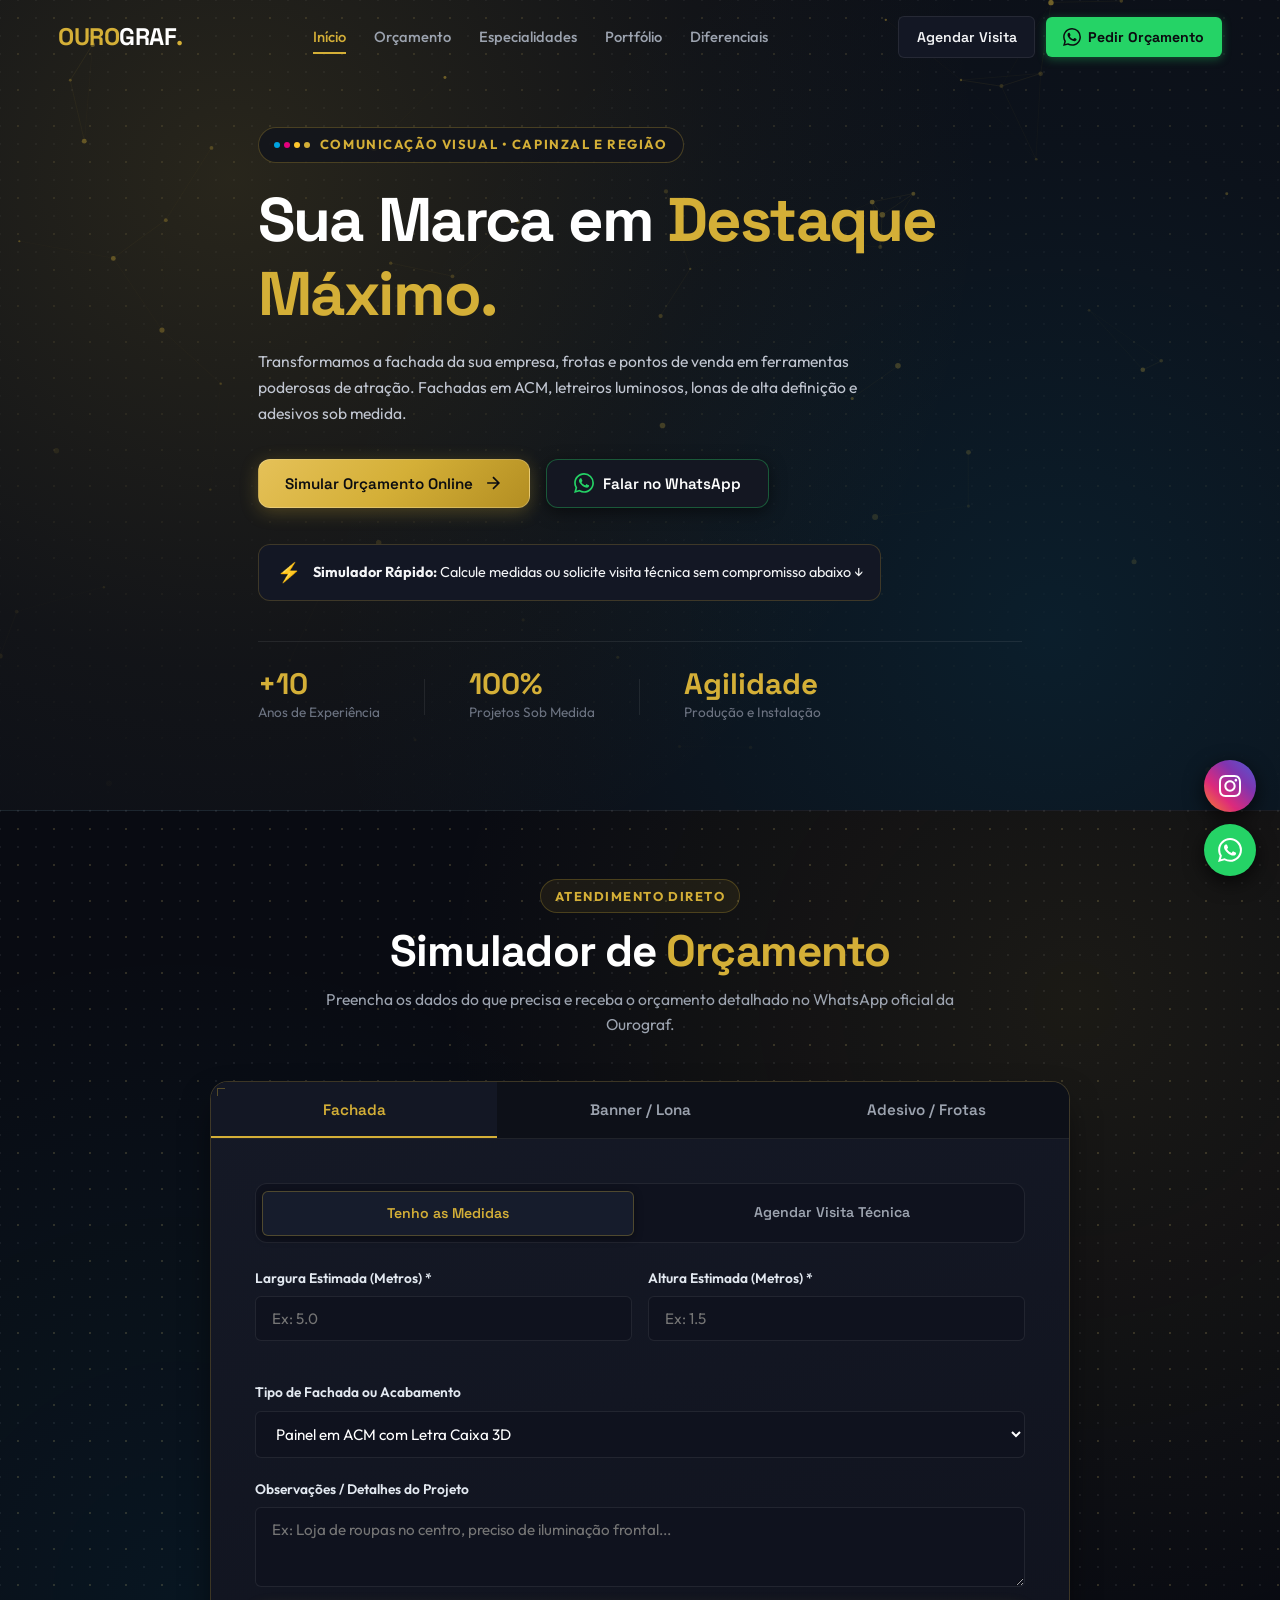
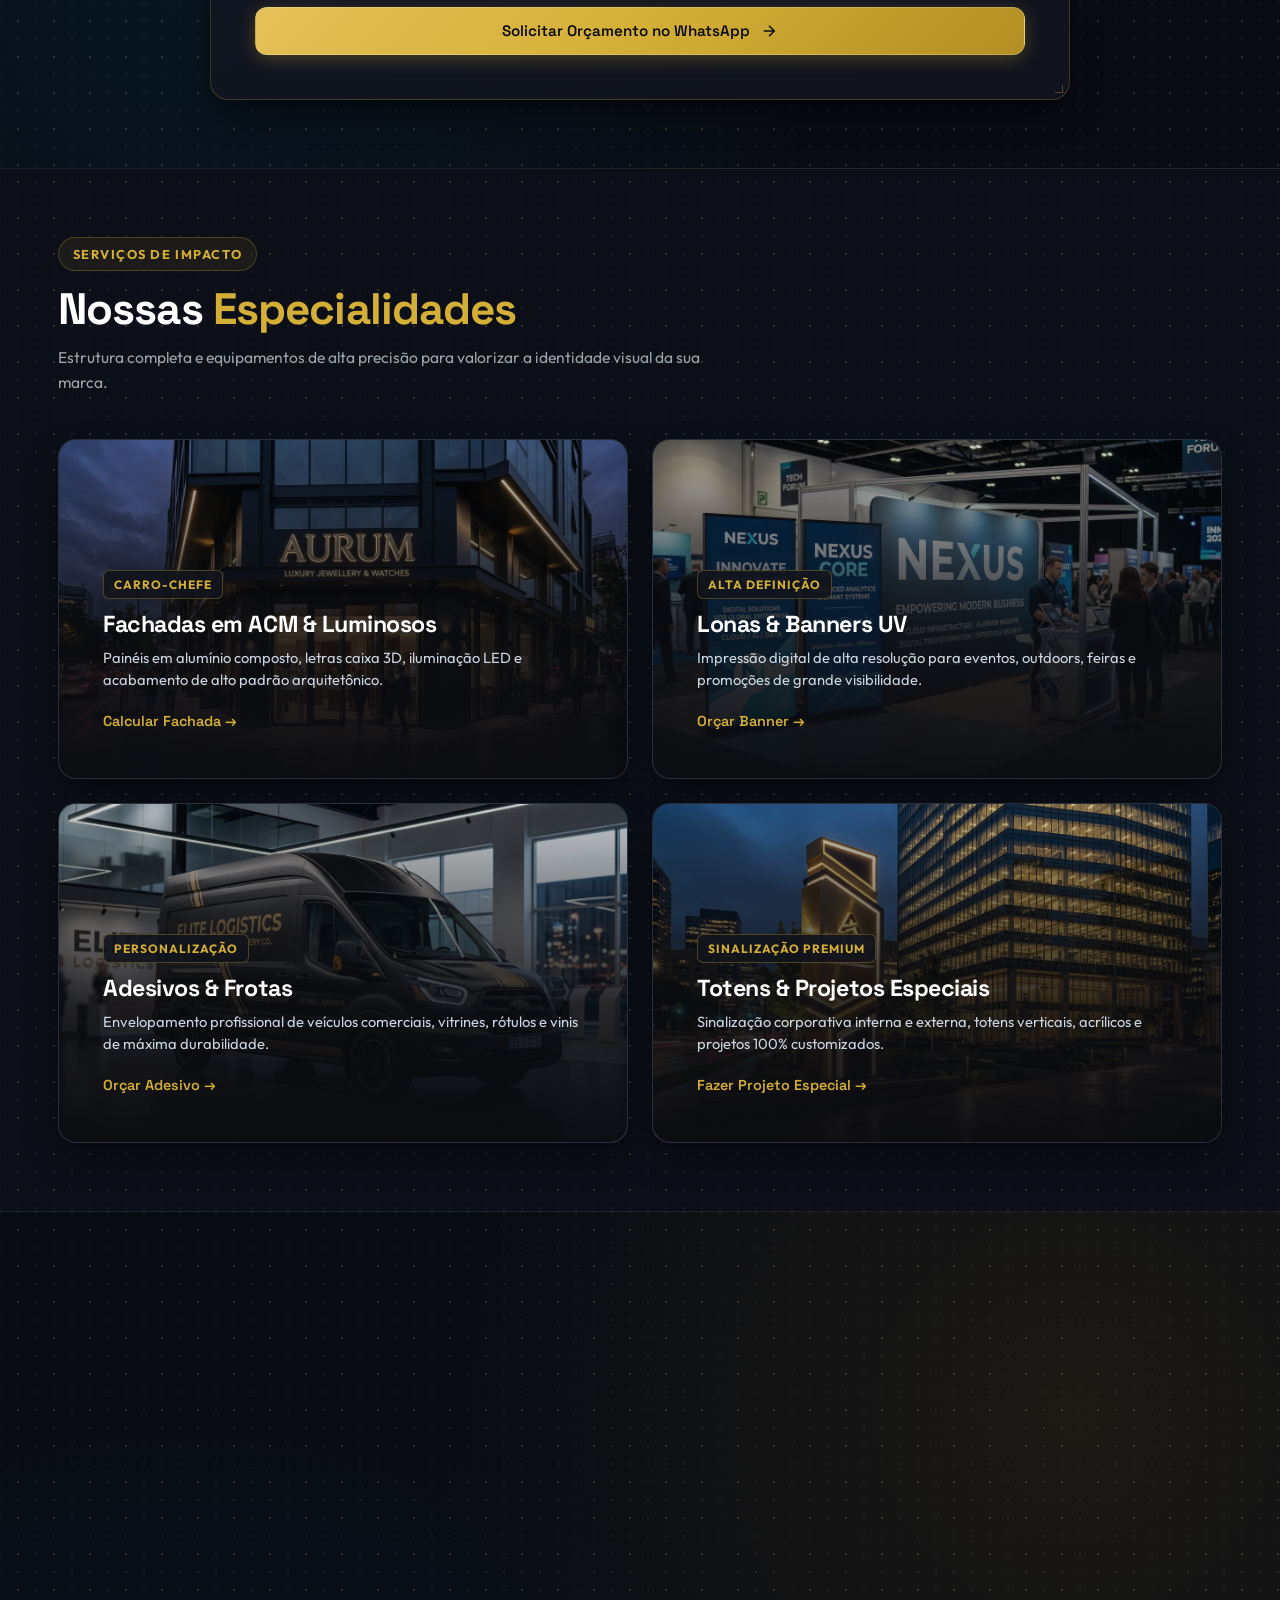
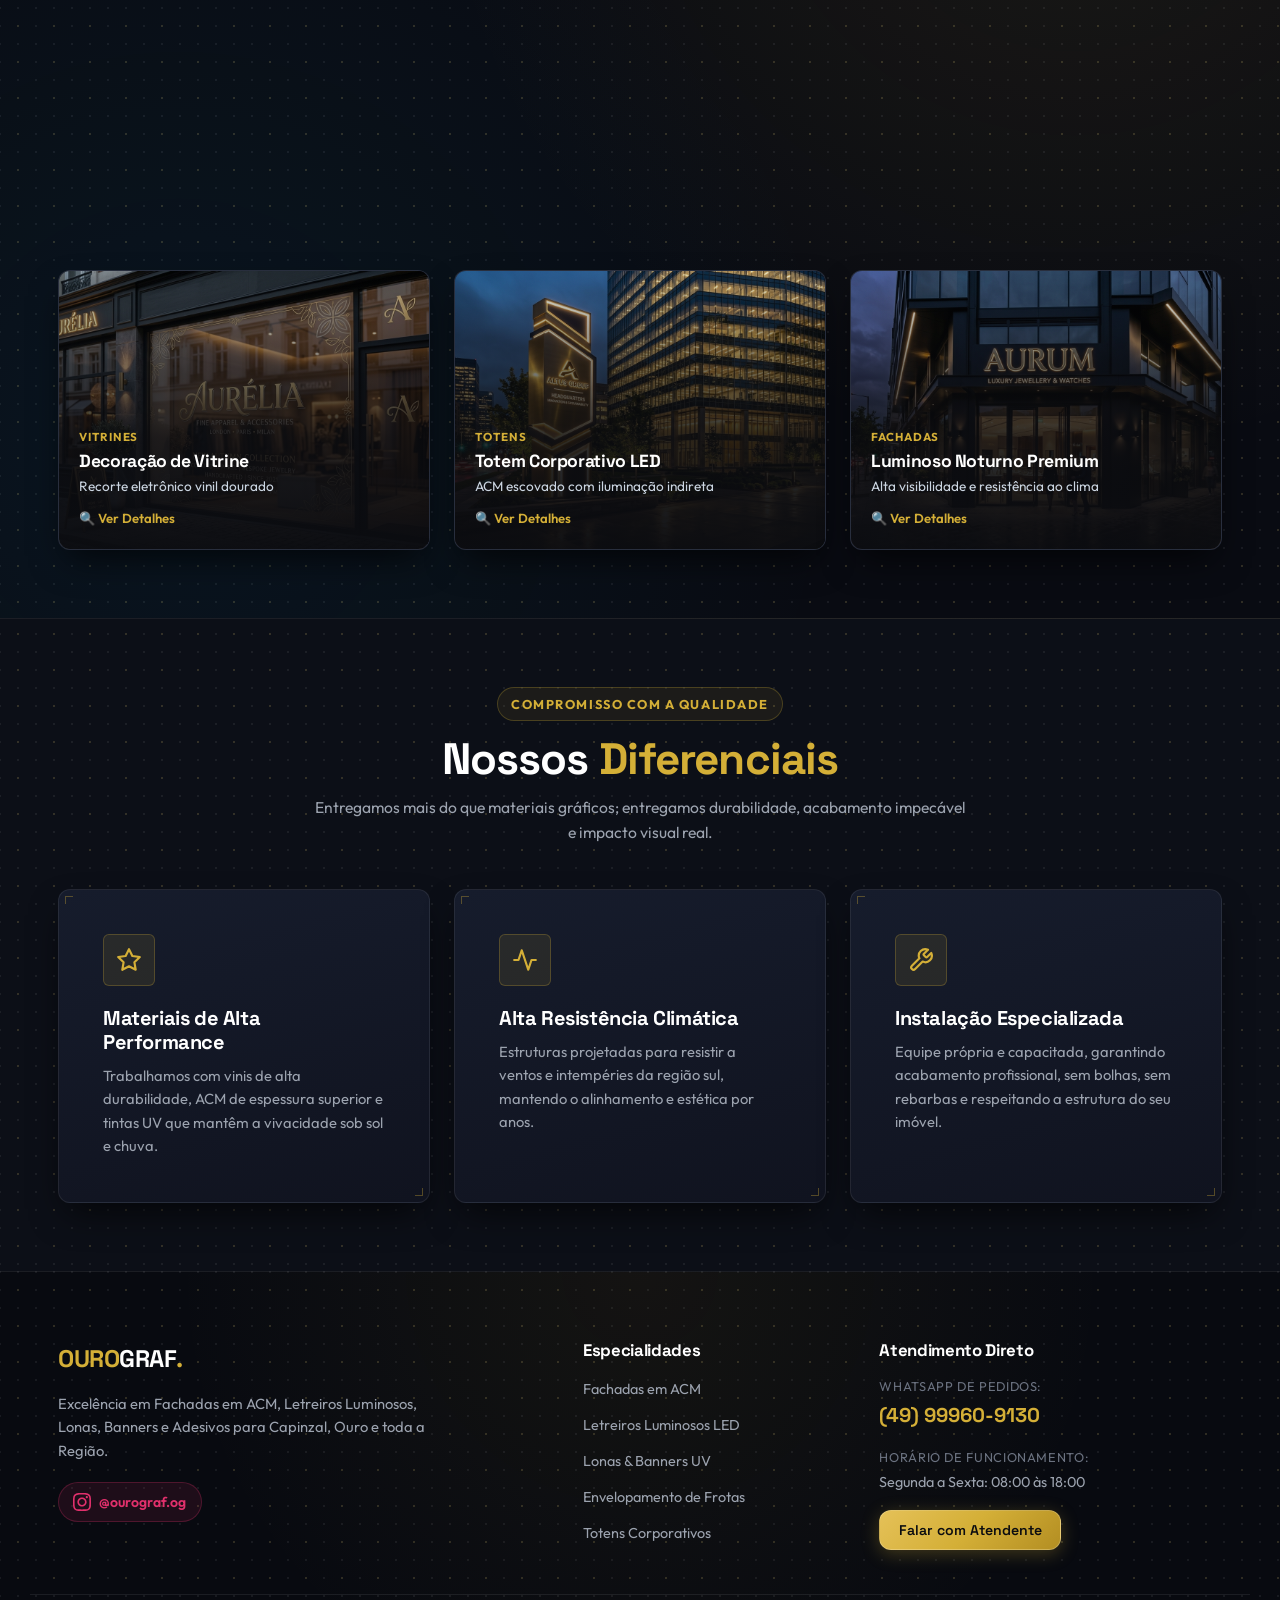
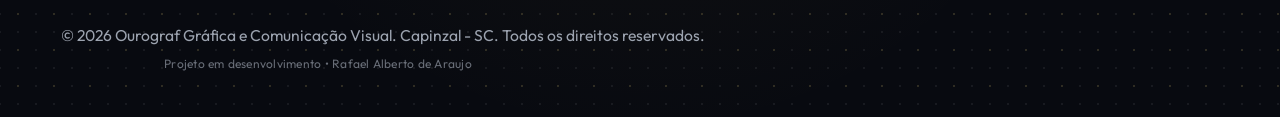
==== commit c77cdd7d: "style: adicionar marca d'agua de desenvolvimento e purgar comentarios soltos" ====
--- a/index.html
+++ b/index.html
@@ -9,7 +9,7 @@
     <meta name="referrer" content="strict-origin-when-cross-origin">
     <link rel="canonical" href="https://ourograf.com.br/">
 
-    <!-- Open Graph / Redes Sociais -->
+    
     <meta property="og:type" content="website">
     <meta property="og:url" content="https://ourograf.com.br/">
     <meta property="og:title" content="Ourograf | Gráfica & Comunicação Visual Premium">
@@ -18,20 +18,20 @@
     <meta property="og:locale" content="pt_BR">
     <meta property="og:site_name" content="Ourograf">
 
-    <!-- Twitter Card -->
+    
     <meta name="twitter:card" content="summary_large_image">
     <meta name="twitter:title" content="Ourograf | Gráfica & Comunicação Visual Premium">
     <meta name="twitter:description" content="Transforme a presença visual da sua empresa com fachadas em ACM, luminosos e impressão de alta precisão.">
     <meta name="twitter:image" content="https://ourograf.com.br/img/hero-facade.jpg">
 
-    <!-- Tipografia: Space Grotesk (Display) e Outfit (Body) -->
+    
     <link rel="preconnect" href="https://fonts.googleapis.com">
     <link rel="preconnect" href="https://fonts.gstatic.com" crossorigin>
     <link href="https://fonts.googleapis.com/css2?family=Outfit:wght@300;400;500;600;700&family=Space+Grotesk:wght@500;600;700&display=swap" rel="stylesheet">
     
     <link rel="stylesheet" href="css/style.css">
 
-    <!-- Schema.org JSON-LD para SEO Local -->
+    
     <script type="application/ld+json">
     {
       "@context": "https://schema.org",
@@ -74,7 +74,7 @@
 </head>
 <body>
 
-    <!-- Header / Navbar -->
+    
     <header class="navbar" id="navbar">
         <div class="container nav-content">
             <a href="#hero" class="brand-logo" aria-label="Ourograf Início">
@@ -101,7 +101,7 @@
         </div>
     </header>
 
-    <!-- Seção 1: Hero -->
+    
     <section class="hero" id="hero">
         <canvas id="hero-canvas" class="hero-canvas"></canvas>
         <div class="hero-overlay"></div>
@@ -158,7 +158,7 @@
         </div>
     </section>
 
-    <!-- Seção 2: Simulador de Orçamento -->
+    
     <section id="orcamento" class="section bg-darker">
         <div class="container">
             <div class="section-header text-center reveal">
@@ -168,18 +168,18 @@
             </div>
 
             <div class="quote-builder corner-marks reveal">
-                <!-- Abas -->
+                
                 <div class="tabs" role="tablist">
                     <button class="tab-btn active" role="tab" aria-selected="true" data-target="fachada">Fachada</button>
                     <button class="tab-btn" role="tab" aria-selected="false" data-target="banner">Banner / Lona</button>
                     <button class="tab-btn" role="tab" aria-selected="false" data-target="adesivo">Adesivo / Frotas</button>
                 </div>
 
-                <!-- Live Regions Acessíveis (WCAG 4.1.3 AA) -->
+                
                 <div id="quote-error-region" role="alert" aria-live="assertive" aria-atomic="true" class="sr-only-accessible"></div>
                 <div id="quote-status-region" aria-live="polite" aria-atomic="true" class="sr-only-accessible"></div>
 
-                <!-- Formulário 1: Fachada -->
+                
                 <div class="tab-content active" id="fachada" role="tabpanel">
                     <form class="quote-form" data-type="Fachada">
                         <div class="quote-mode-selector">
@@ -236,7 +236,7 @@
                     </form>
                 </div>
 
-                <!-- Formulário 2: Banner / Lona -->
+                
                 <div class="tab-content" id="banner" role="tabpanel">
                     <form class="quote-form" data-type="Banner / Lona">
                         <div class="quote-mode-selector">
@@ -297,7 +297,7 @@
                     </form>
                 </div>
 
-                <!-- Formulário 3: Adesivo -->
+                
                 <div class="tab-content" id="adesivo" role="tabpanel">
                     <form class="quote-form" data-type="Adesivo / Frotas">
                         <div class="quote-mode-selector">
@@ -361,7 +361,7 @@
         </div>
     </section>
 
-    <!-- Seção 3: Especialidades -->
+    
     <section id="especialidades" class="section">
         <div class="container">
             <div class="section-header reveal">
@@ -371,7 +371,7 @@
             </div>
             
             <div class="bento-grid">
-                <!-- 1. Fachadas ACM -->
+                
                 <div class="bento-card corner-marks reveal">
                     <img src="img/hero-facade.jpg" alt="Fachadas em ACM e Luminosos" class="bento-card-bg" loading="lazy">
                     <div class="card-overlay"></div>
@@ -383,7 +383,7 @@
                     </div>
                 </div>
                 
-                <!-- 2. Banners e Lonas -->
+                
                 <div class="bento-card corner-marks reveal">
                     <img src="img/banners.jpg" alt="Lonas e Banners em Alta Definição" class="bento-card-bg" loading="lazy">
                     <div class="card-overlay"></div>
@@ -395,7 +395,7 @@
                     </div>
                 </div>
 
-                <!-- 3. Adesivos & Frotas -->
+                
                 <div class="bento-card corner-marks reveal">
                     <img src="img/envelopamento.jpg" alt="Adesivos e Envelopamento de Frotas" class="bento-card-bg" loading="lazy">
                     <div class="card-overlay"></div>
@@ -407,7 +407,7 @@
                     </div>
                 </div>
                 
-                <!-- 4. Totens e Sinalização -->
+                
                 <div class="bento-card corner-marks reveal">
                     <img src="img/totem-luminoso.jpg" alt="Totens e Sinalização Premium" class="bento-card-bg" loading="lazy">
                     <div class="card-overlay"></div>
@@ -422,7 +422,7 @@
         </div>
     </section>
 
-    <!-- Seção 4: Portfólio com Lightbox Navegável -->
+    
     <section id="portfolio" class="section bg-darker">
         <div class="container">
             <div class="section-header text-center reveal">
@@ -431,7 +431,7 @@
                 <p>Veja a qualidade dos acabamentos e materiais entregues aos nossos clientes em toda a região.</p>
             </div>
 
-            <!-- Filtros de Categoria -->
+            
             <div class="portfolio-filters reveal" role="tablist" aria-label="Filtrar Projetos">
                 <button class="filter-btn active" data-filter="all">Todos</button>
                 <button class="filter-btn" data-filter="fachada">Fachadas</button>
@@ -440,9 +440,9 @@
                 <button class="filter-btn" data-filter="totem">Totens</button>
             </div>
 
-            <!-- Grid de Itens do Portfólio -->
+            
             <div class="portfolio-grid">
-                <!-- Item 1: Fachada Joalheria -->
+                
                 <div class="portfolio-item reveal" data-category="fachada" 
                      data-title="Fachada Comercial em ACM com Letra Caixa LED"
                      data-category-label="Fachadas & Luminosos"
@@ -459,7 +459,7 @@
                     </div>
                 </div>
 
-                <!-- Item 2: Envelopamento Veicular -->
+                
                 <div class="portfolio-item reveal" data-category="adesivo"
                      data-title="Envelopamento Profissional de Frota Comercial"
                      data-category-label="Adesivos & Envelopamento"
@@ -476,7 +476,7 @@
                     </div>
                 </div>
 
-                <!-- Item 3: Banners de Evento -->
+                
                 <div class="portfolio-item reveal" data-category="banner"
                      data-title="Banners Roll-Up & Painel para Estande Corporativo"
                      data-category-label="Lonas & Banners"
@@ -493,7 +493,7 @@
                     </div>
                 </div>
 
-                <!-- Item 4: Adesivação de Vitrine -->
+                
                 <div class="portfolio-item reveal" data-category="adesivo"
                      data-title="Adesivação e Decoração de Vitrine Comercial"
                      data-category-label="Adesivos & Vitrines"
@@ -510,7 +510,7 @@
                     </div>
                 </div>
 
-                <!-- Item 5: Totem Corporativo -->
+                
                 <div class="portfolio-item reveal" data-category="totem"
                      data-title="Totem Monumental Iluminado para Sede Corporativa"
                      data-category-label="Totens & Sinalização"
@@ -527,7 +527,7 @@
                     </div>
                 </div>
 
-                <!-- Item 6: Fachada Noturna Iluminada -->
+                
                 <div class="portfolio-item reveal" data-category="fachada"
                      data-title="Fachada Noturna com Painel Luminoso LED"
                      data-category-label="Fachadas & Luminosos"
@@ -547,7 +547,7 @@
         </div>
     </section>
 
-    <!-- Seção 5: Diferenciais -->
+    
     <section id="diferenciais" class="section">
         <div class="container">
             <div class="section-header text-center reveal">
@@ -584,7 +584,7 @@
         </div>
     </section>
 
-    <!-- Modal Lightbox Navegável do Portfólio -->
+    
     <div class="lightbox-modal" id="lightbox-modal" aria-hidden="true" role="dialog" aria-modal="true">
         <div class="lightbox-backdrop" id="lightbox-backdrop"></div>
         <div class="lightbox-dialog corner-marks">
@@ -611,7 +611,7 @@
         </div>
     </div>
 
-    <!-- Rodapé -->
+    
     <footer class="footer">
         <div class="container footer-grid">
             <div class="footer-col brand-col">
@@ -664,10 +664,11 @@
 
         <div class="container footer-bottom">
             <p>&copy; 2026 Ourograf Gráfica e Comunicação Visual. Capinzal - SC. Todos os direitos reservados.</p>
+            <p class="dev-watermark">Projeto em desenvolvimento &bull; Rafael Alberto de Araujo</p>
         </div>
     </footer>
 
-    <!-- Widget Flutuante Canto Inferior Direito (Instagram & WhatsApp) -->
+    
     <div class="floating-social-widget" id="floating-widget">
         <a href="https://www.instagram.com/ourograf.og/" target="_blank" rel="noopener noreferrer" class="floating-btn float-ig" aria-label="Seguir no Instagram" title="Siga @ourograf.og no Instagram">
             <svg width="22" height="22" viewBox="0 0 24 24" fill="currentColor">
--- a/css/style.css
+++ b/css/style.css
@@ -1,6 +1,4 @@
-/* ==========================================================================
-   OUROGRAF DESIGN SYSTEM - TECHNICAL MINIMALIST & PRINT PRECISION
-   ========================================================================== */
+
 
 :root {
     /* Cores de Superfície Sólida (Slate Grafite Metálico) */
@@ -64,9 +62,7 @@
     --z-modal: 1000;
 }
 
-/* ==========================================================================
-   RESET & BASE STYLES
-   ========================================================================== */
+
 
 *, *::before, *::after {
     margin: 0;
@@ -171,9 +167,7 @@
     margin-right: auto;
 }
 
-/* ==========================================================================
-   MICRO-DETALHES CMYK & MARCAS DE REGISTRO (PRINT CRAFT)
-   ========================================================================== */
+
 
 .cmyk-dots {
     display: inline-flex;
@@ -266,9 +260,7 @@
     font-size: var(--text-p);
 }
 
-/* ==========================================================================
-   SCROLL REVEAL (INTERSECTION OBSERVER)
-   ========================================================================== */
+
 
 .reveal {
     opacity: 0;
@@ -282,9 +274,7 @@
     transform: translateY(0);
 }
 
-/* ==========================================================================
-   BOTÕES & CTAs
-   ========================================================================== */
+
 
 .btn {
     display: inline-flex;
@@ -360,9 +350,7 @@
     min-height: 40px;
 }
 
-/* ==========================================================================
-   HEADER / NAVBAR
-   ========================================================================== */
+
 
 .navbar {
     position: fixed;
@@ -499,9 +487,7 @@
     transform: translateY(-1px);
 }
 
-/* ==========================================================================
-   HERO SECTION
-   ========================================================================== */
+
 
 .hero {
     position: relative;
@@ -635,9 +621,7 @@
     background: var(--color-border-subtle);
 }
 
-/* ==========================================================================
-   SIMULADOR DE ORÇAMENTO (FORMULÁRIO RÁPIDO SIMPLIFICADO)
-   ========================================================================== */
+
 
 .quote-builder {
     background: linear-gradient(165deg, #151926 0%, #10131E 100%);
@@ -823,9 +807,7 @@
     margin-top: 0.25rem;
 }
 
-/* ==========================================================================
-   ESPECIALIDADES (BENTO GRID SÓLIDO)
-   ========================================================================== */
+
 
 .bento-grid {
     display: grid;
@@ -923,9 +905,7 @@
     text-decoration: underline;
 }
 
-/* ==========================================================================
-   PORTFÓLIO & LIGHTBOX NAVEGÁVEL
-   ========================================================================== */
+
 
 .portfolio-filters {
     display: flex;
@@ -1182,9 +1162,7 @@
     line-height: 1.6;
 }
 
-/* ==========================================================================
-   DIFERENCIAIS (CARDS SÓLIDOS DE PRECISÃO)
-   ========================================================================== */
+
 
 .features-grid {
     display: grid;
@@ -1228,9 +1206,7 @@
     line-height: 1.6;
 }
 
-/* ==========================================================================
-   RODAPÉ (FOOTER)
-   ========================================================================== */
+
 
 .footer {
     background: #080A10;
@@ -1346,9 +1322,14 @@
     color: var(--color-text-dim);
 }
 
-/* ==========================================================================
-   FLOATING SOCIAL WIDGET (CANTO INFERIOR DIREITO)
-   ========================================================================== */
+.footer-bottom .dev-watermark {
+    font-size: 0.75rem;
+    opacity: 0.65;
+    margin-top: 0.35rem;
+    letter-spacing: 0.02em;
+}
+
+
 
 .floating-social-widget {
     position: fixed;
@@ -1396,9 +1377,7 @@
     100% { box-shadow: 0 0 0 0 rgba(37, 211, 102, 0); }
 }
 
-/* ==========================================================================
-   PÁGINA 404
-   ========================================================================== */
+
 
 .page-404-body {
     min-height: 100vh;
@@ -1471,9 +1450,7 @@
     flex-wrap: wrap;
 }
 
-/* ==========================================================================
-   RESPONSIVIDADE (MEDIA QUERIES)
-   ========================================================================== */
+
 
 @media (max-width: 1140px) {
     .nav-links {
